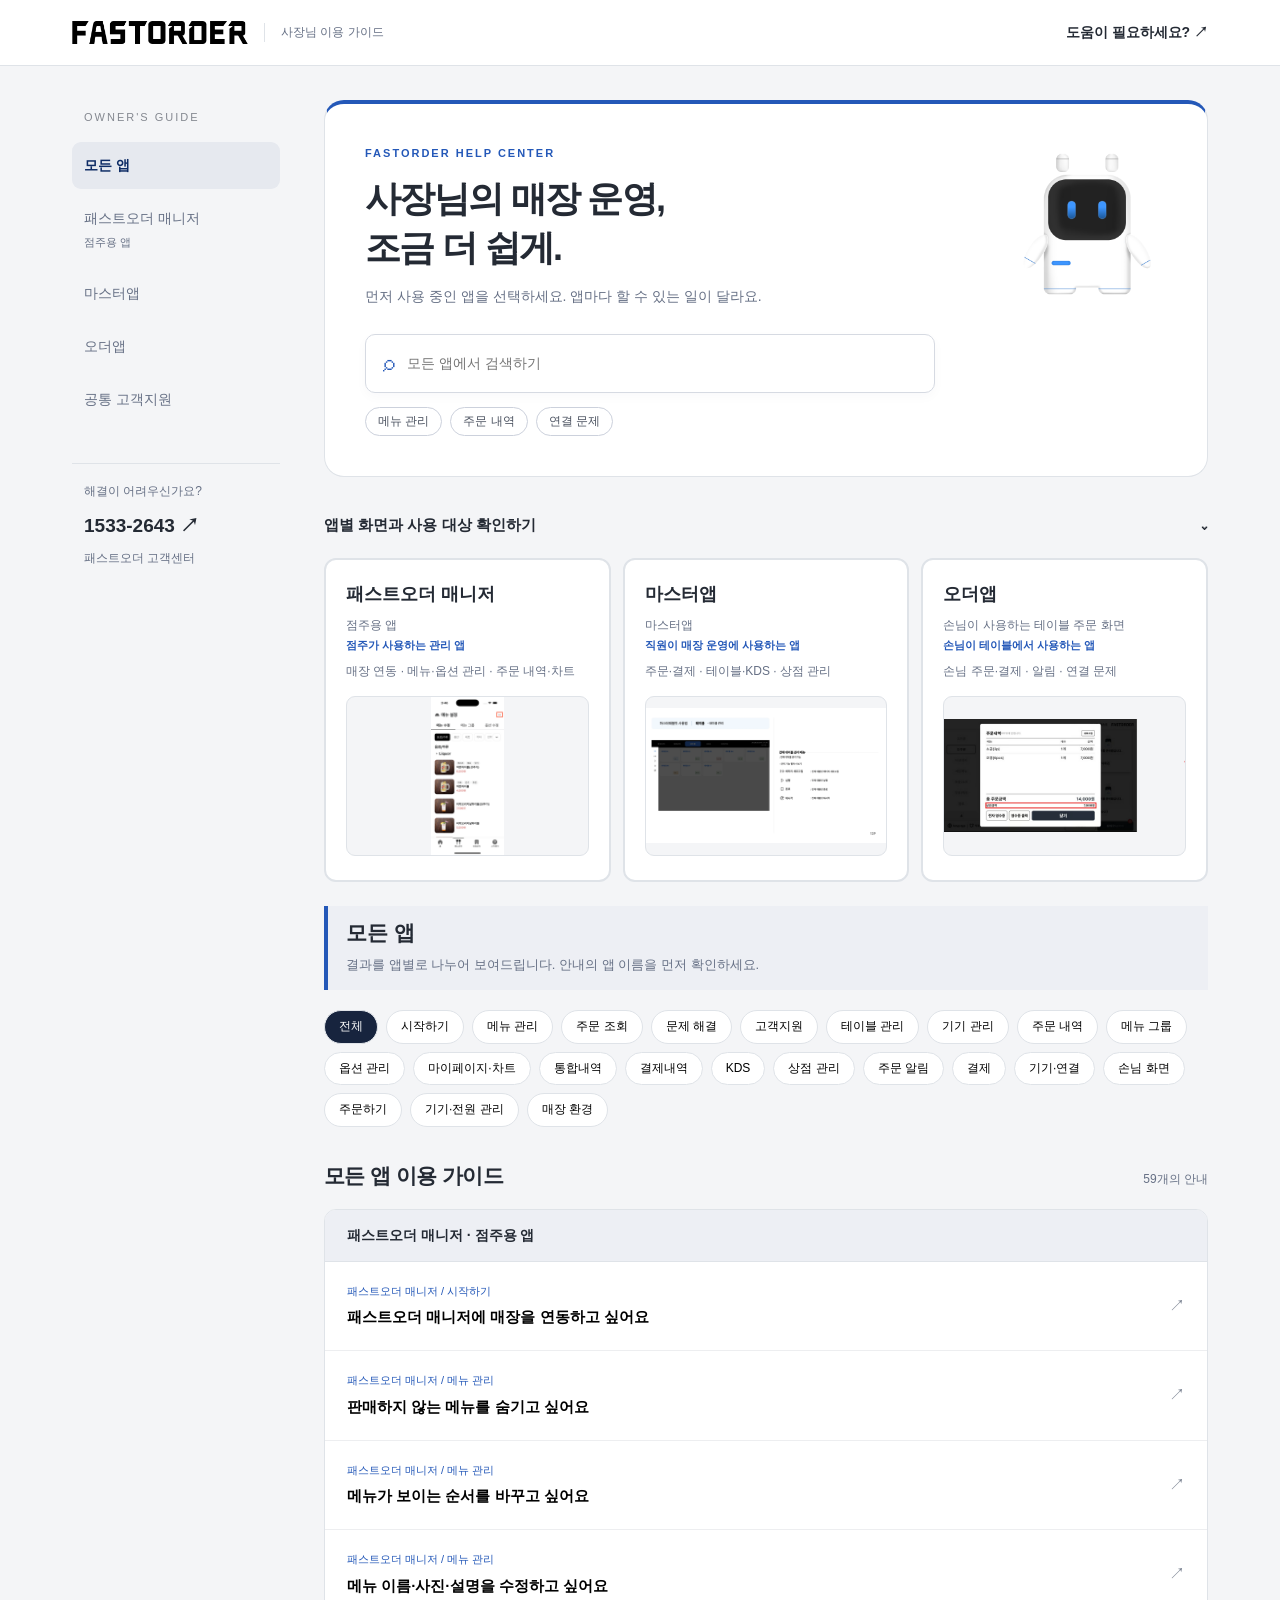
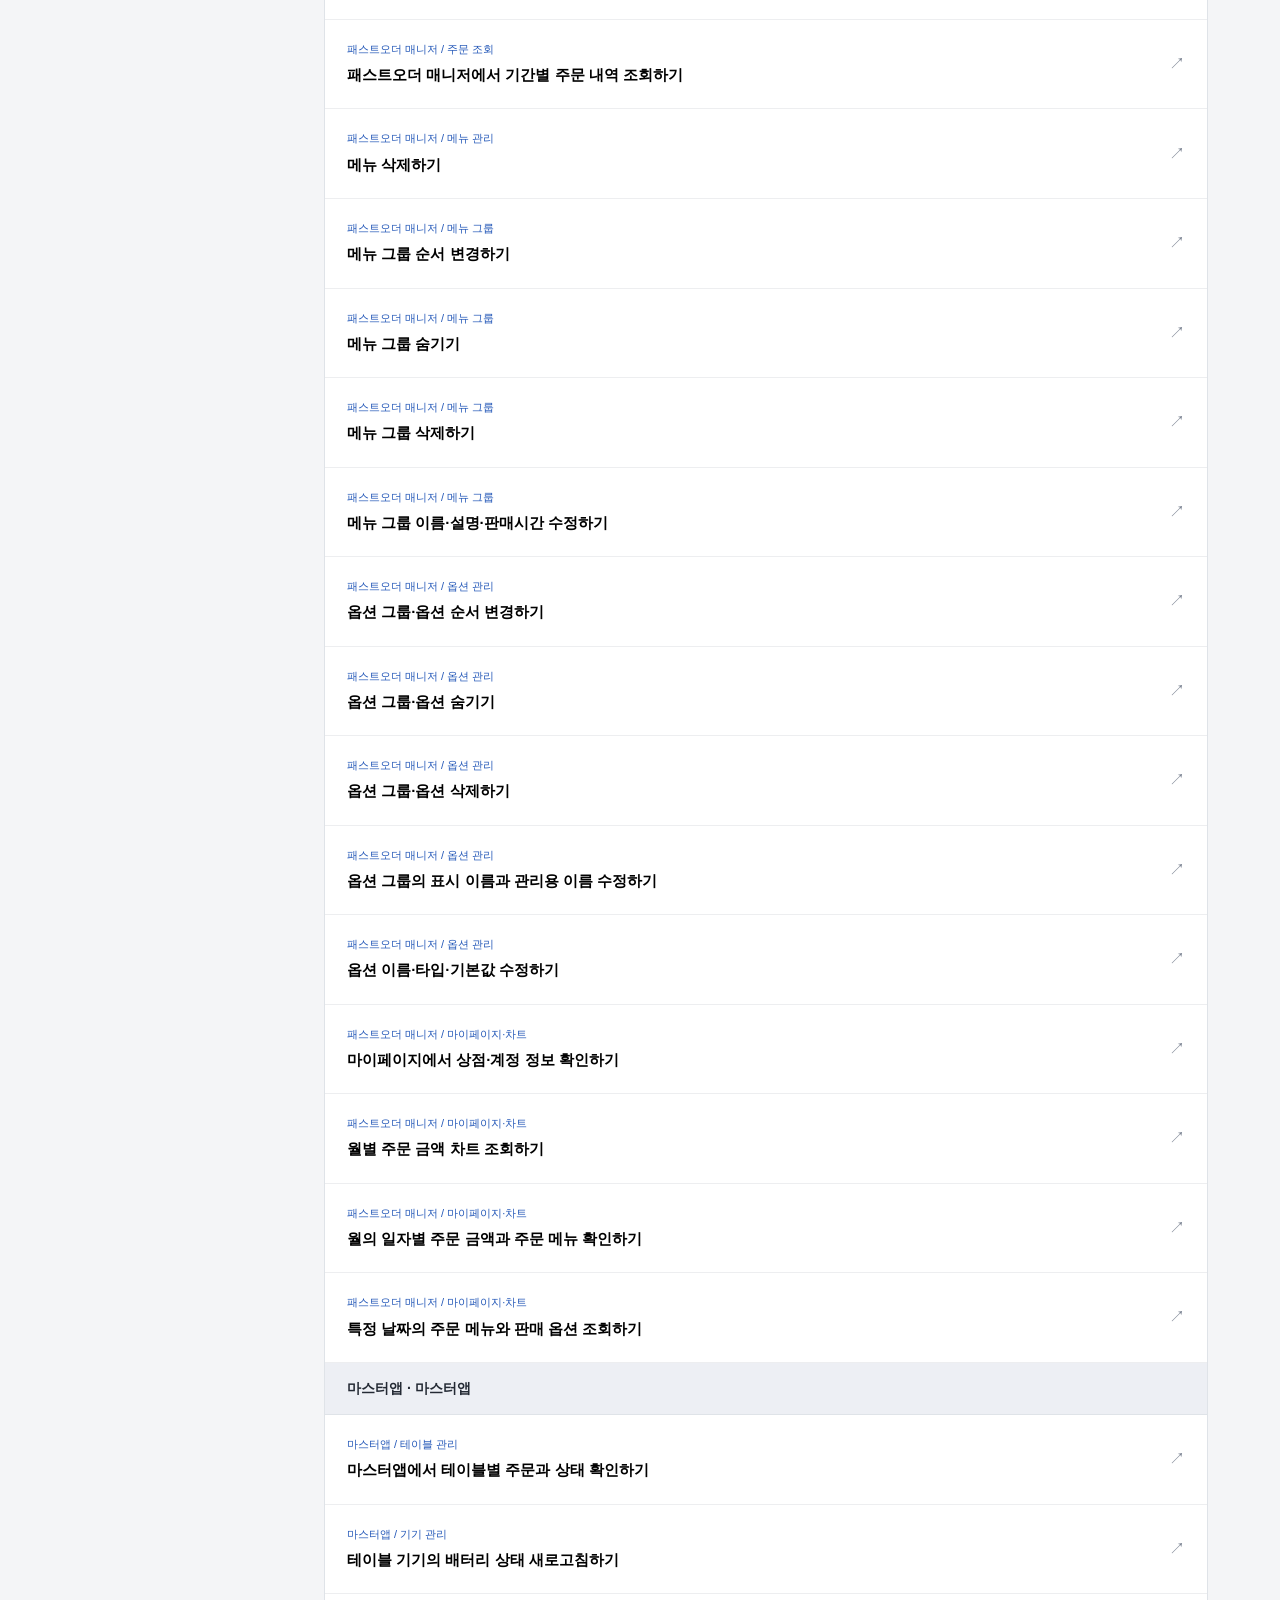
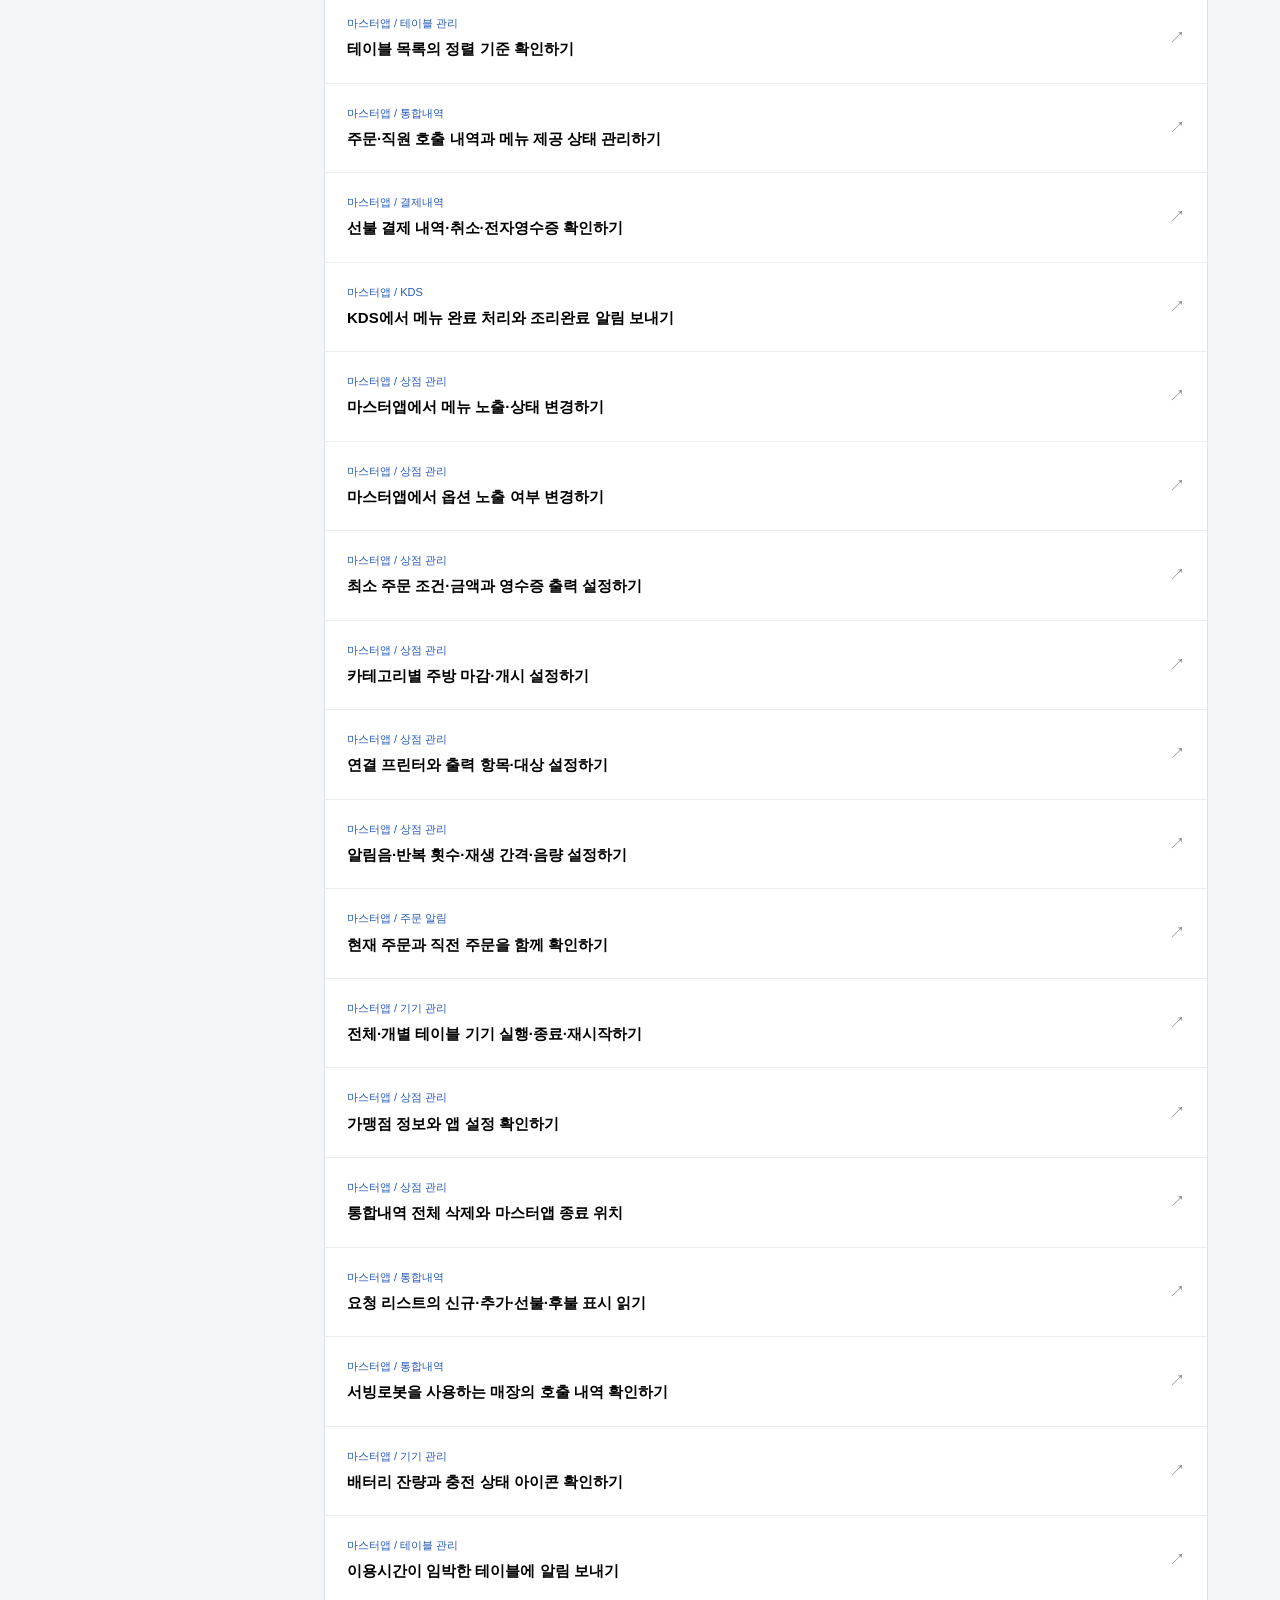
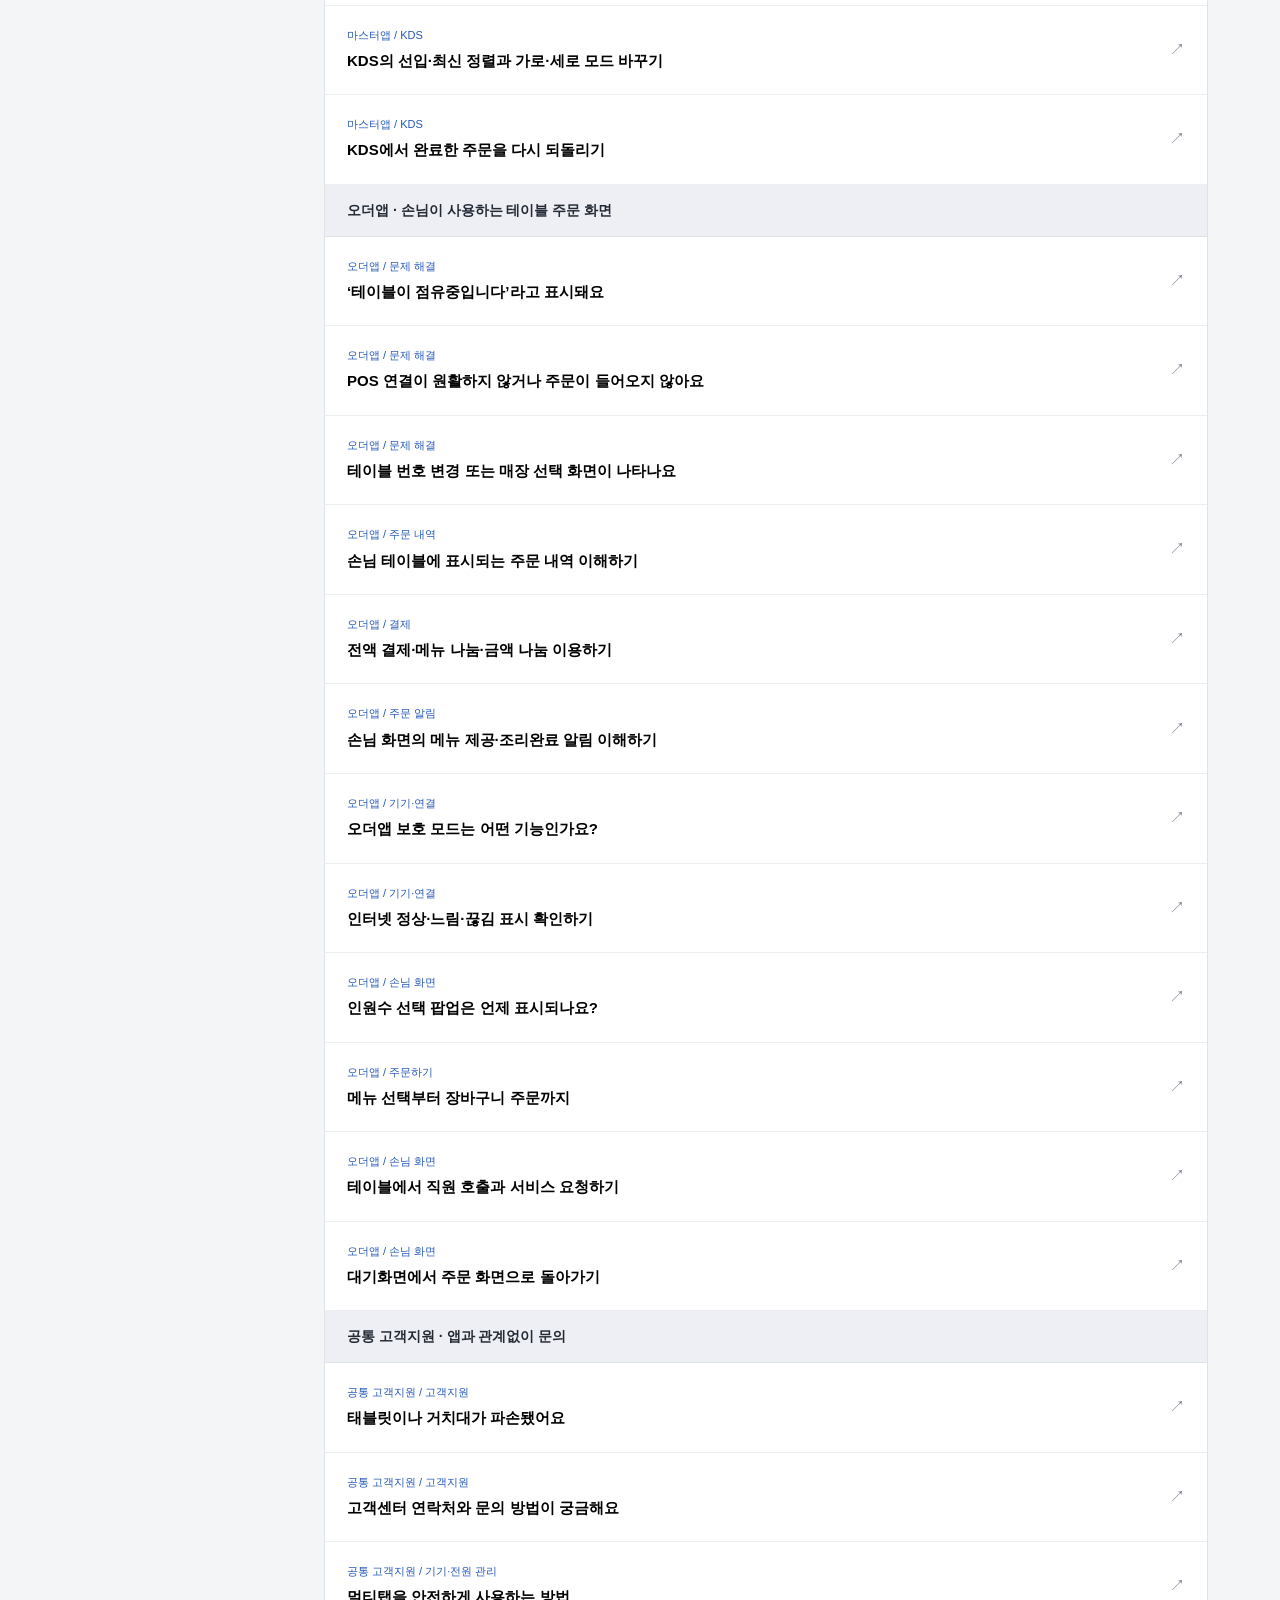
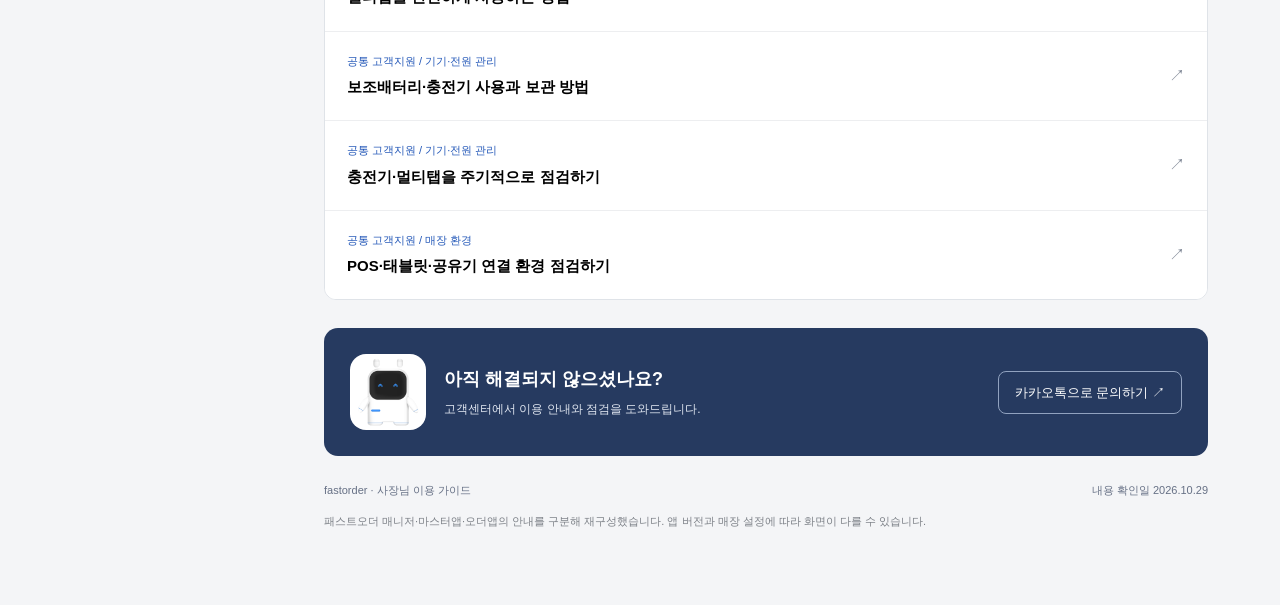
==== index.html @ 2eb10021 "Remove V2 suffix from Master app labels" ====
<!doctype html>
<html lang="ko">
<head>
<meta charset="utf-8"><meta name="viewport" content="width=device-width,initial-scale=1">
<meta name="description" content="패스트오더 점주를 위한 메뉴 관리, 주문 조회, 문제 해결 가이드">
<title>패스트오더 · 사장님 이용 가이드</title>
<style>
:root{--ink:#1a1d22;--muted:#656a73;--green:#103273;--line:#e2e4e8;--paper:#f6f7f9}*{box-sizing:border-box}html{scroll-behavior:smooth}body{margin:0;color:var(--ink);background:var(--paper);font:16px/1.65 -apple-system,BlinkMacSystemFont,"Segoe UI","Malgun Gothic",sans-serif}button,input,a{-webkit-tap-highlight-color:transparent}a{color:inherit}button{font:inherit;cursor:pointer}button:focus-visible,a:focus-visible,input:focus-visible{outline:3px solid #8c95a5;outline-offset:4px}.skip{position:absolute;top:-100px}.skip:focus{top:0;background:white;z-index:10}header{background:#fff;border-bottom:1px solid var(--line)}.bar{max-width:1200px;margin:auto;padding:21px 32px;display:flex;align-items:center;justify-content:space-between}.brand{text-decoration:none;font-weight:850;font-size:24px;letter-spacing:-1px}.brand span{color:var(--green)}.brand small{font-size:12px;font-weight:500;border-left:1px solid var(--line);padding-left:16px;margin-left:16px;letter-spacing:0;color:var(--muted)}.contact{text-decoration:none;font-size:14px;font-weight:700}.layout{max-width:1200px;margin:auto;display:grid;grid-template-columns:208px 1fr;gap:44px;padding:34px 32px 64px}aside{padding-top:8px}aside .label{font-size:11px;color:#848890;letter-spacing:2px;margin:0 12px 16px}nav{display:grid;gap:6px}nav button{text-align:left;border:0;background:none;border-radius:9px;padding:12px;color:var(--muted);font-size:14px}nav button.active{background:#e6e9ef;color:#0e2c65;font-weight:700}nav button:hover{background:#eaecf0}.sidehelp{margin-top:40px;padding:18px 12px;border-top:1px solid var(--line);font-size:12px;color:var(--muted)}.sidehelp a{display:block;font-size:19px;font-weight:750;color:var(--ink);text-decoration:none;margin:8px 0}.hero{background:#e7eaf0;border:1px solid #dce0e8;border-radius:20px;padding:40px;position:relative;overflow:hidden}.eyebrow{color:var(--green);font-size:11px;letter-spacing:2px;font-weight:800}.hero h1{font-size:36px;line-height:1.35;letter-spacing:-1.7px;margin:13px 0}.hero p{color:#525968;font-size:14px;margin:0 0 25px}.searchbox{display:flex;align-items:center;gap:12px;background:#fff;border:1px solid #d6dae2;border-radius:10px;padding:0 17px;max-width:570px;box-shadow:0 4px 12px #1c305807}.searchbox span{font-size:23px;color:var(--green)}input{width:100%;min-width:0;border:0;background:none;font:inherit;font-size:14px;padding:17px 0;outline:none}.searchbox:focus-within{outline:2px solid var(--green)}.searchbox button{border:0;background:none;color:var(--muted);font-size:20px}.tags{display:flex;gap:8px;flex-wrap:wrap;margin-top:14px}.tags button{background:#ffffff80;border:1px solid #ccd1dc;border-radius:20px;color:#4b5260;font-size:12px;padding:4px 12px}.sectiontop{display:flex;align-items:baseline;justify-content:space-between;margin:32px 0 15px}.sectiontop h2{font-size:21px;letter-spacing:-.6px;margin:0}.sectiontop span{font-size:12px;color:var(--muted)}.quick{display:grid;grid-template-columns:repeat(3,1fr);gap:12px}.quick button{border:1px solid var(--line);background:#fff;text-align:left;border-radius:12px;padding:22px 19px;transition:transform .15s,border-color .15s}.quick button:hover{transform:translateY(-3px);border-color:#8992a3}.symbol{display:inline-grid;place-items:center;width:38px;height:38px;background:#edeff4;border-radius:11px;color:var(--green);font-size:20px;margin-bottom:17px}.quick strong{display:block;font-size:15px}.quick p{color:var(--muted);font-size:12px;margin:7px 0 0}.list{background:#fff;border:1px solid var(--line);border-radius:12px;overflow:hidden}.row{display:flex;align-items:center;gap:18px;width:100%;text-align:left;padding:20px 22px;border:0;border-bottom:1px solid #edeef0;background:white}.row:last-child{border-bottom:0}.row:hover{background:#f4f5f8}.row .category{font-size:11px;color:var(--green);display:block;margin-bottom:4px}.row strong{font-size:15px;font-weight:650}.row .arrow{margin-left:auto;color:#7e8695}.empty{padding:36px;text-align:center;color:var(--muted)}.support{margin-top:28px;border-radius:14px;background:#17243e;color:white;padding:26px;display:flex;align-items:center;justify-content:space-between;gap:18px}.support h2{font-size:18px;margin:0 0 5px}.support p{font-size:12px;color:#c5cad2;margin:0}.support a{white-space:nowrap;border:1px solid #717b8f;border-radius:8px;padding:10px 16px;text-decoration:none;font-size:13px}footer{font-size:11px;color:var(--muted);margin-top:25px;display:flex;justify-content:space-between;gap:16px}.note{font-size:11px;color:#7c8087;margin-top:12px}dialog{width:min(700px,calc(100% - 28px));border:1px solid var(--line);border-radius:18px;padding:0;color:var(--ink);max-height:85vh;box-shadow:0 30px 100px #10182740}dialog::backdrop{background:#1a1c2180;backdrop-filter:blur(3px)}.dialogtop{display:flex;justify-content:space-between;padding:17px 26px;border-bottom:1px solid var(--line);align-items:center;font-size:12px;color:var(--green)}.close{border:0;background:#f0f1f4;border-radius:50%;width:32px;height:32px;font-size:20px}.article{padding:25px 32px 32px}.article h2{font-size:25px;line-height:1.4;letter-spacing:-.7px;margin:0 0 20px}.article p,.article li{font-size:15px;color:#434955}.article li{padding:7px 0}.article ol{padding-left:23px}.tip{background:#eef0f4;border-left:3px solid var(--green);padding:14px 17px;font-size:13px;line-height:1.8;margin:22px 0}.article .source{font-size:11px;color:var(--muted);border-top:1px solid var(--line);padding-top:18px;margin-top:28px}.article a{color:var(--green)}[hidden]{display:none!important}@media(max-width:850px){.layout{grid-template-columns:1fr;gap:20px;padding:20px}.bar{padding:18px 20px}aside{padding:0}aside .label,.sidehelp{display:none}nav{display:flex;overflow:auto;white-space:nowrap;padding-bottom:5px}nav button{padding:9px 14px}.hero{padding:28px}.hero h1{font-size:30px}.brand small{display:none}}@media(max-width:520px){.quick{grid-template-columns:1fr}.quick button{padding:16px;display:grid;grid-template-columns:42px 1fr;column-gap:14px;align-items:center}.symbol{grid-row:span 2;margin:0}.quick p{margin-top:3px}.hero{padding:24px 20px}.hero h1{font-size:28px}.contact{font-size:12px}.support{align-items:flex-start;flex-direction:column}.sectiontop span{font-size:11px}.row{padding:17px}.article{padding:22px}footer{flex-direction:column;gap:3px}}

.appcards{display:grid;grid-template-columns:repeat(3,1fr);gap:12px;margin:24px 0}.appcard{border:2px solid var(--line);background:white;border-radius:12px;text-align:left;padding:20px;color:var(--ink)}.appcard.active{border-color:var(--green);background:#eff1f4}.appcard strong{display:block;font-size:18px}.appcard span{display:block;font-size:12px;color:var(--muted);margin-top:6px}.appcard .who{font-size:11px;color:var(--green);font-weight:700;margin:0 0 8px}.appcontext{border-left:4px solid var(--green);padding:10px 18px;background:#edeff4;margin-bottom:20px}.appcontext h2{font-size:21px;margin:0}.appcontext p{font-size:13px;color:var(--muted);margin:4px 0}.filters{display:flex;gap:8px;flex-wrap:wrap;margin:16px 0}.filters button{border:1px solid var(--line);border-radius:20px;background:white;padding:6px 14px;font-size:12px}.filters button.active{background:#17243e;color:white}.device{font-size:12px;background:#edeff4;border:1px solid #d6dae3;border-radius:8px;padding:12px 16px;margin-bottom:20px}.stepdevice{display:inline-block;font-size:11px;color:var(--green);background:#edeff4;padding:1px 7px;border-radius:4px;margin-right:7px}.groupheading{font-size:14px;margin:0;padding:14px 22px;background:#edeff4;border-bottom:1px solid var(--line)}@media(max-width:600px){.appcards{grid-template-columns:1fr;gap:8px}.appcard{padding:14px}.appcard .who{margin-bottom:2px}.appcard strong{font-size:16px}.appcard span{margin-top:3px}}

.appcard .appshot{display:block;width:100%;height:160px;object-fit:contain;background:#f0f1f4;border:1px solid var(--line);border-radius:9px;margin:14px 0 4px}.mediafigure{margin:24px 0;padding:16px;background:#f4f5f7;border:1px solid var(--line);border-radius:12px;text-align:center}.mediafigure img{display:block;max-width:100%;height:auto;max-height:560px;object-fit:contain;margin:0 auto;border-radius:6px}.mediafigure figcaption{font-size:12px;color:var(--muted);margin-top:12px}.mediafigure button{border:1px solid #b8bec8;border-radius:7px;background:white;color:var(--green);padding:8px 14px;margin-top:12px}.mediafigure .original{display:block;font-size:11px;margin-top:8px}.mediafigure .mediatitle{font-size:13px;display:block;margin-bottom:12px}.mediafigure a{display:block}@media(max-width:600px){.appcard .appshot{height:140px}.mediafigure{padding:12px}.mediafigure img{max-height:470px}}

/* Responsive reading and touch navigation */
main,.layout>aside{min-width:0}.mobile-app-label{display:none}.app-chooser{margin-top:24px}.app-chooser summary{cursor:pointer;font-size:15px;font-weight:700;padding:12px 0;list-style:none;display:flex;justify-content:space-between}.app-chooser summary::-webkit-details-marker{display:none}.app-chooser .appcards{margin:8px 0 24px}.article{overflow-wrap:anywhere}.article p,.article li{white-space:pre-wrap}.dialogtop{position:sticky;top:0;z-index:2;background:#fff}.close{flex-shrink:0;min-width:44px;min-height:44px}.mediafigure .original{padding:10px;min-height:44px}body:has(dialog[open]){overflow:hidden}.sectiontop{gap:12px}
@media(max-width:850px){
header{position:sticky;top:0;z-index:20}.bar{height:64px;padding:10px 16px}.brand{font-size:23px}.contact{font-size:12px;display:flex;align-items:center;min-height:44px}.layout{display:block;padding:0 16px 32px}.layout>aside{position:sticky;top:64px;z-index:15;background:var(--paper);margin:0 -16px 16px;padding:10px 16px 12px;border-bottom:1px solid var(--line)}nav,.sidehelp,aside .label{display:none}.mobile-app-label{display:flex;align-items:center;gap:12px;font-size:12px;font-weight:700}.mobile-app-label select{min-width:0;flex:1;border:1px solid #caced5;background:#fff;color:var(--ink);font:inherit;font-size:16px;border-radius:9px;padding:10px 12px;min-height:46px}.hero{padding:24px;border-radius:14px}.hero h1{font-size:29px;letter-spacing:-1px;margin:10px 0}.hero p{margin-bottom:18px}.searchbox{padding:0 12px;gap:8px}.searchbox input{font-size:16px;padding:14px 0}.searchbox button{min-width:40px;min-height:44px}.tags button{min-height:40px;padding:7px 13px;font-size:13px}.appcontext{margin-top:16px}.appcontext h2{font-size:20px}.filters{flex-wrap:nowrap;overflow-x:auto;scrollbar-width:thin;overscroll-behavior-x:contain;padding:4px 2px 10px;gap:7px}.filters button{white-space:nowrap;min-height:44px;font-size:14px;flex-shrink:0}.sectiontop{margin-top:23px;align-items:center;flex-wrap:wrap}.sectiontop h2{font-size:20px}.sectiontop span{font-size:12px}.row{padding:18px 16px;min-height:76px;gap:12px}.row strong{font-size:16px;line-height:1.6;word-break:keep-all}.row .category{font-size:12px}.support{padding:22px}.support a{display:block;min-height:46px;text-align:center}.article h2{font-size:24px;word-break:keep-all}.article p,.article li{font-size:16px;line-height:1.85}dialog{width:100%;height:100dvh;max-height:100dvh;max-width:100vw;margin:0;border:0;border-radius:0;padding-bottom:env(safe-area-inset-bottom)}.dialogtop{padding:10px 16px;border-bottom:1px solid var(--line);gap:12px}.article{padding:24px 18px 32px}.device{font-size:13px}.mediafigure{margin:22px 0;padding:10px}.mediafigure .mediatitle{font-size:13px}.mediafigure figcaption{font-size:12px}.mediafigure button{min-height:44px;font-size:14px}.mediafigure img{max-height:none}.stepdevice{font-size:12px}.article ol{padding-left:24px}.appcard{min-height:80px}.appcard .appshot{height:150px}.appcard span{font-size:13px}.support p{font-size:13px}footer{font-size:12px}.note{font-size:12px}
}
@media(max-width:480px){.hero{padding:20px 16px}.hero h1{font-size:27px}.eyebrow{font-size:10px}.hero p{font-size:14px}.support{display:block}.support a{margin-top:16px}.appcontext p{font-size:13px}.sectiontop h2{font-size:19px}}
.long-media>a:first-of-type{max-height:65vh;overflow-y:auto;overscroll-behavior:contain}.long-media img{max-height:none;width:100%;height:auto}.article li{white-space:normal;margin-bottom:18px}.article li .mediafigure{margin:16px 0 24px}.article li::marker{color:var(--green);font-weight:750}.mediafigure figcaption{white-space:normal}
/* Merchant guide palette: gray, blue, red and white. */
:root{--ink:#242a34;--muted:#667085;--green:#2458b8;--line:#dfe3e8;--paper:#f4f5f7}
.brand span{color:#d6323f}.hero{background:#fff;border-color:#dfe3e8;border-top:4px solid #2458b8}.hero h1{color:#242a34}.hero p{color:#667085}.eyebrow{color:#2458b8}.support{background:#263a60}.support p{color:#e0e6f0}.support a{border-color:#91a2bf}.tip{background:#fff4f4;border-left-color:#d6323f;color:#6c3038}.article li::marker{color:#2458b8}.mediafigure{background:#f5f6f8}.appcard .appshot{background:#f4f5f7}
/* Official Fastorder brand assets. */
.brand{display:flex;align-items:center;gap:0;min-width:0}.brand-logo{display:block;width:176px;height:auto;max-width:100%}.hero-character{float:right;width:160px;height:160px;object-fit:contain;margin:0 0 16px 20px}.hero .searchbox{clear:both}.support-character{width:76px;height:76px;object-fit:contain;border-radius:16px;background:#fff;flex-shrink:0}.support>div{flex:1}
@media(max-width:850px){.brand-logo{width:152px}.hero-character{width:100px;height:100px;margin:0 0 12px 12px}.hero h1{font-size:27px}.hero p{clear:both}.support{display:grid;grid-template-columns:64px minmax(0,1fr);gap:14px}.support-character{width:64px;height:64px}.support a{grid-column:1/-1;width:100%}.support h2{font-size:17px}}
@media(max-width:380px){.brand-logo{width:132px}.hero-character{width:76px;height:76px;margin-left:8px}.hero h1{font-size:24px}}
</style>
</head>
<body>
<a class="skip" href="#main">본문 바로가기</a>
<header><div class="bar"><a href="./" class="brand" aria-label="패스트오더 사장님 이용 가이드"><img class="brand-logo" src="assets/fastorder-logo-black.png" alt="패스트오더"><small>사장님 이용 가이드</small></a><a href="#support" class="contact">도움이 필요하세요? ↗</a></div></header>
<div class="layout"><aside><label class="mobile-app-label" for="mobile-app">가이드 선택<select id="mobile-app" aria-label="앱별 가이드 선택"></select></label><p class="label">OWNER'S GUIDE</p><nav aria-label="앱별 가이드" id="nav"></nav><div class="sidehelp">해결이 어려우신가요?<a href="tel:15332643">1533-2643 ↗</a>패스트오더 고객센터</div></aside>
<main id="main"><section class="hero"><img class="hero-character" src="assets/fastorder-character.png" alt="" width="160" height="160"><div class="eyebrow">FASTORDER HELP CENTER</div><h1>사장님의 매장 운영,<br>조금 더 쉽게.</h1><p>먼저 사용 중인 앱을 선택하세요. 앱마다 할 수 있는 일이 달라요.</p><div class="searchbox"><span aria-hidden="true">⌕</span><input id="search" type="search" placeholder="선택한 앱에서 검색하기" aria-label="가이드 검색"><button id="clear" aria-label="검색어 지우기" hidden>×</button></div><div class="tags"><button data-query="메뉴">메뉴 관리</button><button data-query="주문">주문 내역</button><button data-query="연결">연결 문제</button></div></section>
<details class="app-chooser" id="app-chooser" open><summary>앱별 화면과 사용 대상 확인하기 <span aria-hidden="true">⌄</span></summary><div class="appcards" id="appcards"></div></details>
<section aria-label="선택한 앱의 안내"><div class="appcontext" id="appcontext"></div><div class="filters" id="filters" aria-label="선택한 앱 내 분류"></div><div class="sectiontop"><h2 id="listtitle">이용 가이드</h2><span id="count" role="status" aria-live="polite"></span></div><div id="results" class="list"></div></section>
<section class="support" id="support"><img class="support-character" src="assets/fastorder-character-smile.png" alt="" width="76" height="76" loading="lazy"><div><h2>아직 해결되지 않으셨나요?</h2><p>고객센터에서 이용 안내와 점검을 도와드립니다.</p></div><a href="https://pf.kakao.com/_xoxjJxexj" target="_blank" rel="noopener noreferrer">카카오톡으로 문의하기 ↗</a></section>
<footer><span>fastorder · 사장님 이용 가이드</span><span>내용 확인일 2026.10.29</span></footer><p class="note">패스트오더 매니저·마스터앱·오더앱의 안내를 구분해 재구성했습니다. 앱 버전과 매장 설정에 따라 화면이 다를 수 있습니다.</p>
</main></div>
<dialog id="detail" aria-labelledby="article-title"><div class="dialogtop"><span id="article-category"></span><button class="close" aria-label="안내 닫기">×</button></div><article class="article" id="article"></article></dialog>
<script src="content-default.js?v=step-media-2"></script><script src="content-schema.js?v=step-media-2"></script><script>
(async()=>{
let content=window.GUIDE_DEFAULT;try{const response=await fetch('content.json',{cache:'no-store'});if(response.ok){const candidate=await response.json();validateContent(candidate);content=candidate}}catch(error){console.info('기본 안내를 표시합니다.')}
const {guides,media,apps,appShots}=content;
function assetURL(path){return path.startsWith('data:image/')||path.startsWith('assets/')?path:'assets/'+path;}
function mediaHTML(g,step){return (media[g.id]||[]).map((m,i)=>({m,i})).filter(({m})=>Math.max(1,Math.min(g.steps.length,m.afterStep||1))===step).map(({m,i})=>'<figure class="mediafigure'+(m.long?' long-media':'')+'"><a href="'+assetURL(m.file)+'" target="_blank" rel="noopener noreferrer" aria-label="'+escapeHTML(m.caption)+' 원본 크게 보기"><img id="guide-media-'+i+'" src="'+assetURL(m.file)+'" alt="'+escapeHTML(m.caption)+'" loading="eager" decoding="async"></a>'+(m.gif?'<button type="button" data-gif="'+m.file+'" data-poster="'+m.poster+'" data-image="guide-media-'+i+'" aria-pressed="true">Ⅱ GIF 시연 멈추기</button>':'')+'<figcaption>'+escapeHTML(m.caption)+(m.gif?' · 자동 재생':'')+(m.long?'<br>긴 이미지는 이미지 안을 스크롤하거나 확대해서 확인하세요.':'')+'</figcaption><a class="original" href="'+assetURL(m.file)+'" target="_blank" rel="noopener noreferrer">이미지 확대해서 보기 ↗</a></figure>').join('')}

let selectedApp='all',selected='전체';
const nav=document.querySelector('#nav'),search=document.querySelector('#search'),results=document.querySelector('#results'),dialog=document.querySelector('#detail');
const escapeHTML=s=>s.replace(/[&<>"']/g,c=>({'&':'&amp;','<':'&lt;','>':'&gt;','"':'&quot;',"'":'&#39;'}[c]));
function selectApp(id){selectedApp=id;selected='전체';search.value='';render()}
Object.entries(apps).forEach(([id,a])=>{const b=document.createElement('button');b.innerHTML=id==='owner'?a.name+'<small style="display:block;font-size:11px;margin-top:3px">점주용 앱</small>':a.name;b.dataset.app=id;b.onclick=()=>selectApp(id);nav.append(b);if(id==='common')return;const card=document.createElement('button');card.className='appcard';card.dataset.app=id;card.innerHTML='<strong>'+a.name+'</strong><span>'+a.official+'</span><span class="who">'+a.who+'</span><span>'+a.desc+'</span><img class="appshot" src="assets/'+appShots[id]+'" alt="'+a.name+' 실제 화면 예시" loading="lazy">';card.onclick=()=>selectApp(id);document.querySelector('#appcards').append(card)});
const mobileApp=document.querySelector('#mobile-app');[['all','모든 앱'],...Object.entries(apps).map(([id,a])=>[id,a.name])].forEach(([id,label])=>{const option=document.createElement('option');option.value=id;option.textContent=label;mobileApp.append(option)});mobileApp.onchange=()=>selectApp(mobileApp.value);const mobileLayout=matchMedia('(max-width:850px)');function fitChooser(){document.querySelector('#app-chooser').open=!mobileLayout.matches}fitChooser();mobileLayout.addEventListener('change',fitChooser);
const all=document.createElement('button');all.textContent='모든 앱';all.dataset.app='all';all.onclick=()=>selectApp('all');nav.prepend(all);
function render(){document.querySelector('#mobile-app').value=selectedApp;const q=search.value.trim().toLowerCase(),a=apps[selectedApp];document.querySelectorAll('[data-app]').forEach(b=>{b.classList.toggle('active',b.dataset.app===selectedApp);b.setAttribute('aria-pressed',String(b.dataset.app===selectedApp))});document.querySelector('#appcontext').innerHTML=a?'<h2>'+a.name+' <small style="font-size:12px;font-weight:400">'+a.official+'</small></h2><p>'+a.device+'</p>':'<h2>모든 앱</h2><p>결과를 앱별로 나누어 보여드립니다. 안내의 앱 이름을 먼저 확인하세요.</p>';search.placeholder=a?a.name+'에서 검색하기':'모든 앱에서 검색하기';document.querySelector('#listtitle').textContent=(a?a.name:'모든 앱')+(q?' 검색 결과':' 이용 가이드');document.querySelector('#clear').hidden=!q;
const scope=guides.filter(g=>!g.hidden&&(selectedApp==='all'||g.app===selectedApp)),cats=['전체',...new Set(scope.map(g=>g.category))],filters=document.querySelector('#filters');filters.replaceChildren();cats.forEach(c=>{const b=document.createElement('button');b.textContent=c;b.classList.toggle('active',c===selected);b.setAttribute('aria-pressed',String(c===selected));b.onclick=()=>{selected=c;render()};filters.append(b)});
const filtered=scope.filter(g=>(selected==='전체'||g.category===selected)&&[apps[g.app].name,apps[g.app].official,g.title,g.keywords,g.intro,...g.steps,g.tip||''].join(' ').toLowerCase().includes(q));document.querySelector('#count').textContent=filtered.length+'개의 안내';results.replaceChildren();if(!filtered.length){const p=document.createElement('p');p.className='empty';p.textContent='선택한 앱에 일치하는 안내가 없습니다. 다른 검색어나 ‘모든 앱에서 검색’을 이용해 주세요.';results.append(p)}
Object.keys(apps).forEach(app=>{const group=filtered.filter(g=>g.app===app);if(!group.length)return;if(selectedApp==='all'){const h=document.createElement('h3');h.className='groupheading';h.textContent=apps[app].name+' · '+apps[app].official;results.append(h)}group.forEach(g=>{const b=document.createElement('button');b.className='row';b.innerHTML='<span><span class="category">'+apps[g.app].name+' / '+escapeHTML(g.category)+'</span><strong>'+escapeHTML(g.title)+'</strong></span><span class="arrow" aria-hidden="true">↗</span>';b.onclick=()=>openGuide(g.id);results.append(b)})})}
function openGuide(id){const g=guides.find(g=>g.id===id&&!g.hidden);if(!g)return;const a=apps[g.app];selectedApp=g.app;selected='전체';render();document.querySelector('#article-category').textContent=a.name+' / '+g.category;document.querySelector('#article').innerHTML='<h2 id="article-title">'+escapeHTML(g.title)+'</h2><div class="device"><strong>사용하는 앱: '+a.name+'</strong><br>'+a.official+'<br>'+a.device+'</div><p>'+escapeHTML(g.intro)+'</p><ol>'+g.steps.map((s,i)=>'<li><span class="stepdevice">'+escapeHTML(g.devices?g.devices[i]:a.name)+'</span>'+escapeHTML(s)+mediaHTML(g,i+1)+'</li>').join('')+'</ol>'+(g.tip?'<div class="tip">'+escapeHTML(g.tip)+'</div>':'')+'<p><a href="tel:15332643">전화 문의 1533-2643</a> · <a href="https://pf.kakao.com/_xoxjJxexj" target="_blank" rel="noopener noreferrer">카카오톡으로 문의하기 ↗</a></p>';document.querySelectorAll('[data-gif]').forEach(b=>b.onclick=()=>{const playing=b.getAttribute('aria-pressed')==='true';document.getElementById(b.dataset.image).src=assetURL(playing?b.dataset.poster:b.dataset.gif);b.setAttribute('aria-pressed',String(!playing));b.textContent=playing?'▶ GIF 시연 재생':'Ⅱ GIF 시연 멈추기'});dialog.showModal();dialog.scrollTop=0;history.replaceState(null,'','#guide-'+id)}
search.addEventListener('input',render);document.querySelector('#clear').onclick=()=>{search.value='';render();search.focus()};document.querySelectorAll('[data-query]').forEach(b=>b.onclick=()=>{selectedApp=b.dataset.query==='연결'?'order':'owner';selected='전체';search.value=b.dataset.query;render();search.focus()});document.querySelector('.close').onclick=()=>dialog.close();dialog.addEventListener('click',e=>{if(e.target===dialog){const r=dialog.getBoundingClientRect();if(e.clientX<r.left||e.clientX>r.right||e.clientY<r.top||e.clientY>r.bottom)dialog.close()}});dialog.addEventListener('close',()=>history.replaceState(null,'',location.pathname+location.search));render();if(location.hash.startsWith('#guide-'))openGuide(location.hash.slice(7));

})().catch(()=>{document.querySelector('#results').textContent='안내를 불러오지 못했습니다. 페이지를 새로고침해 주세요.'});
</script>
</body></html>
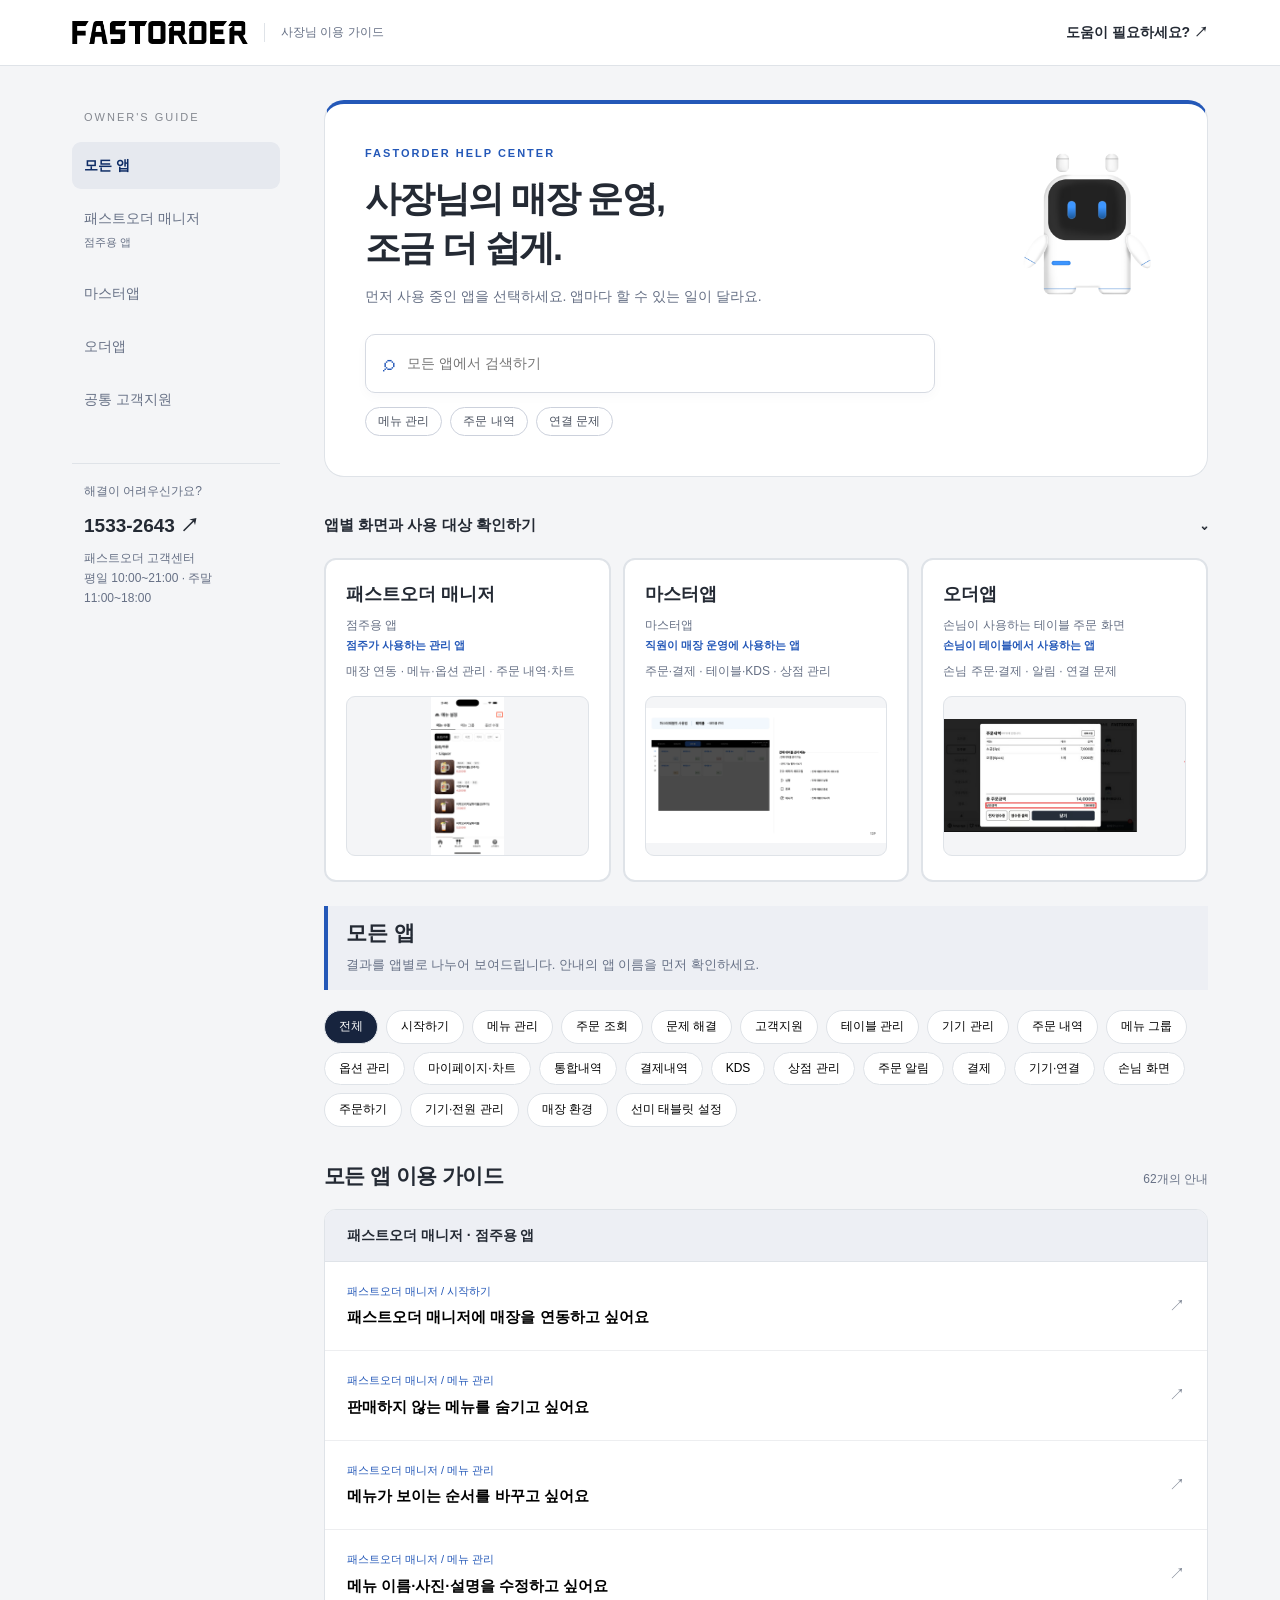
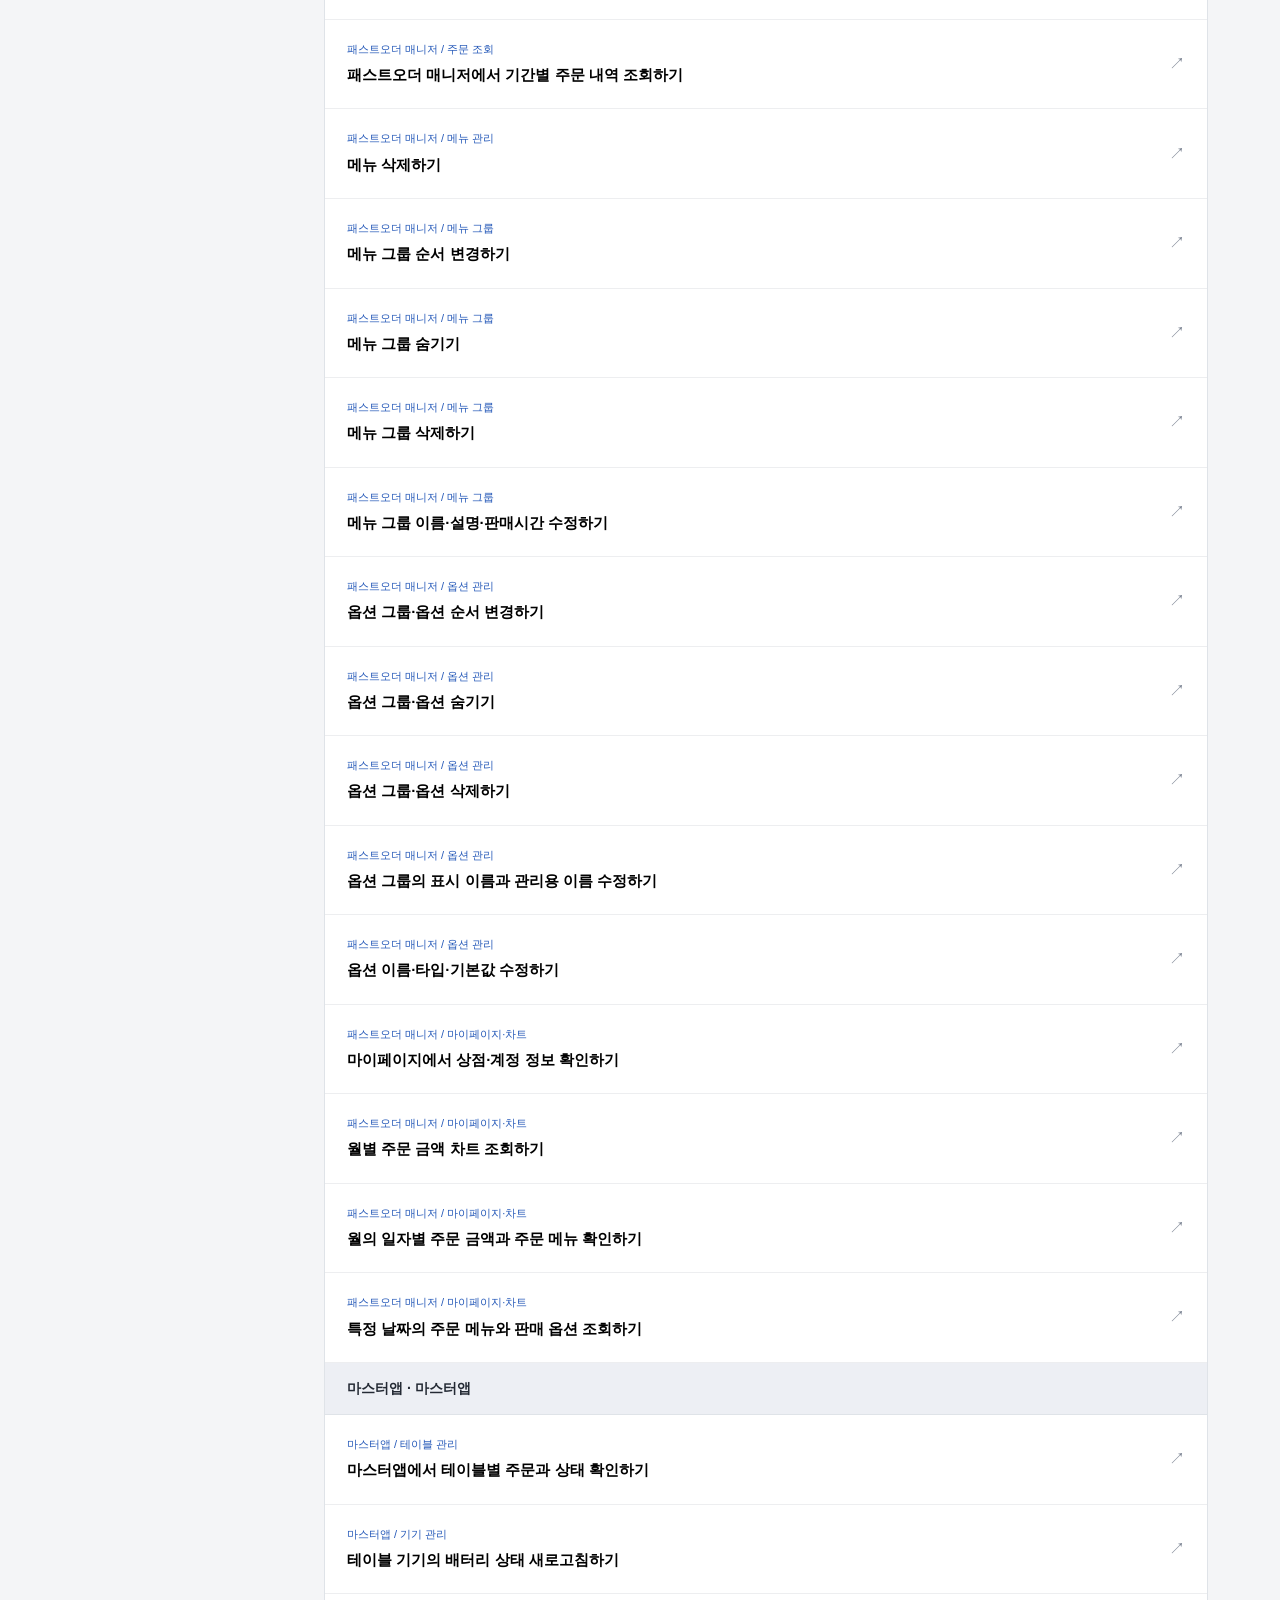
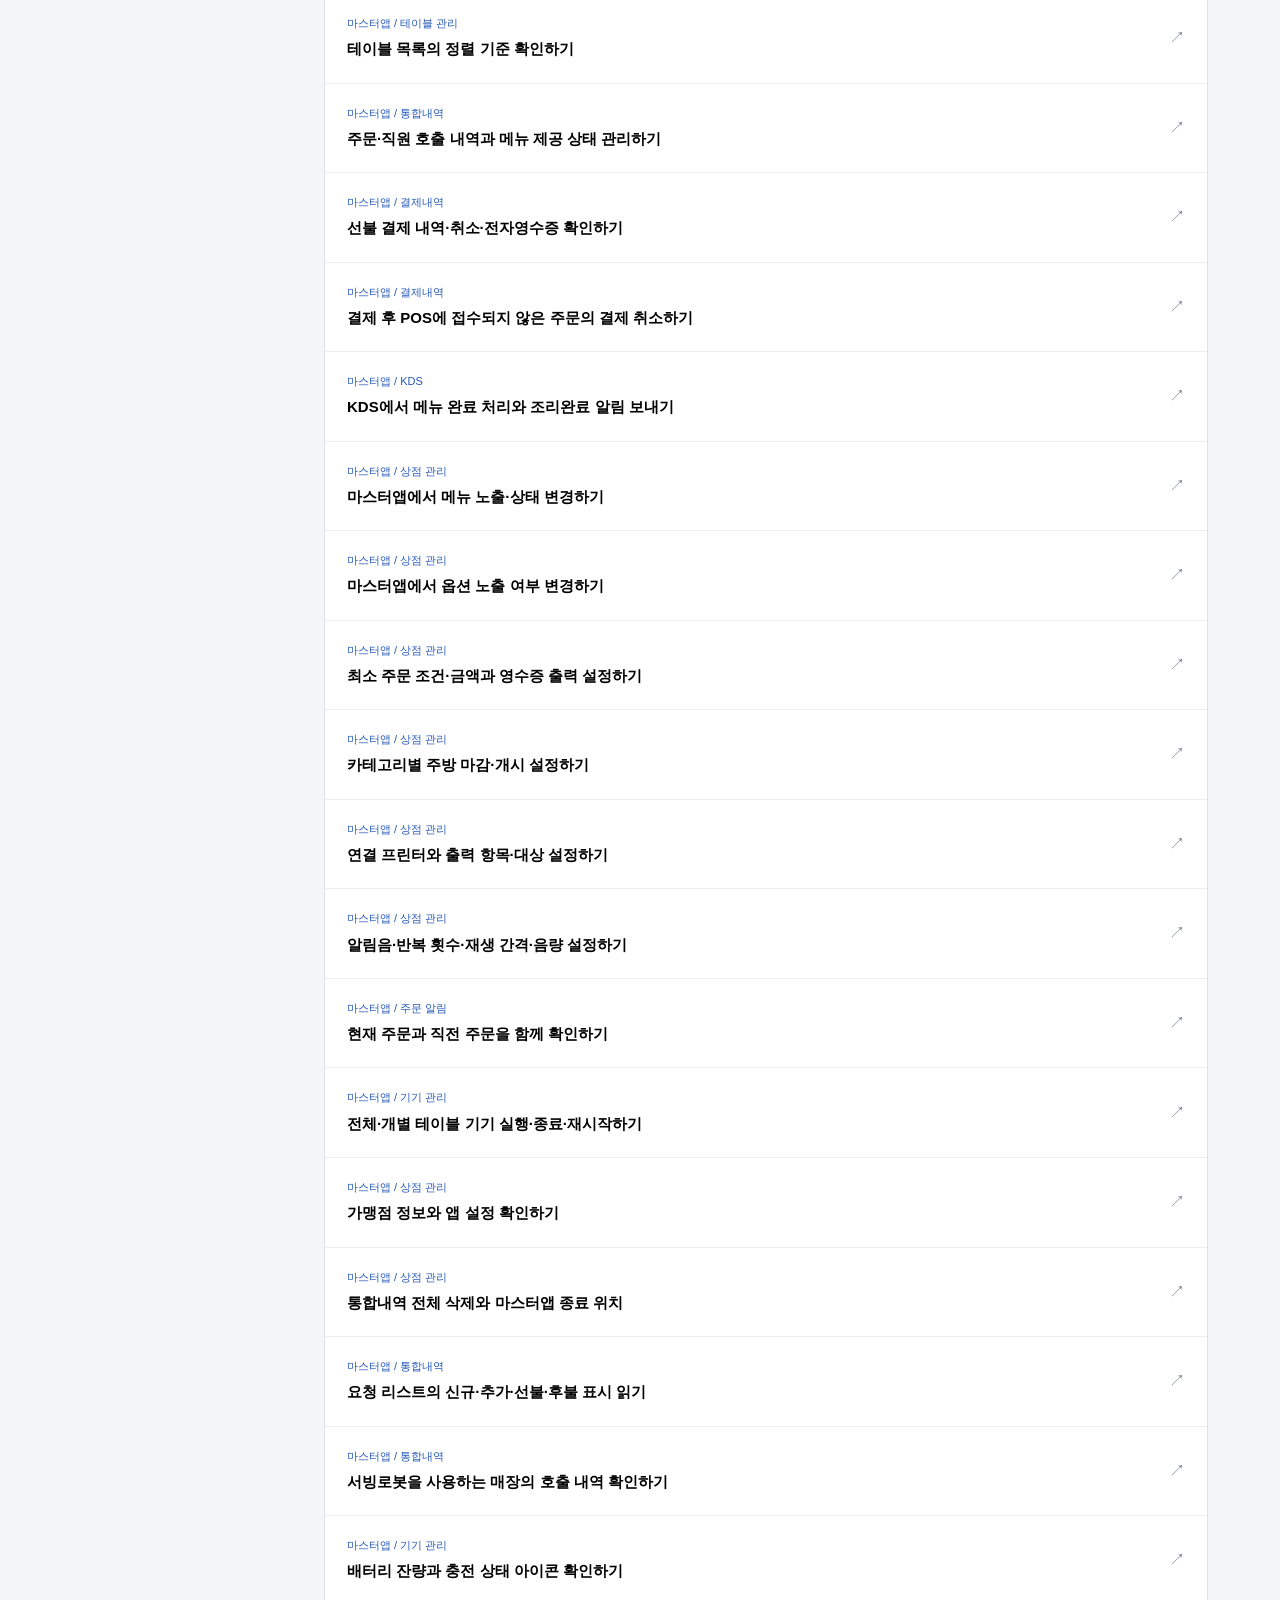
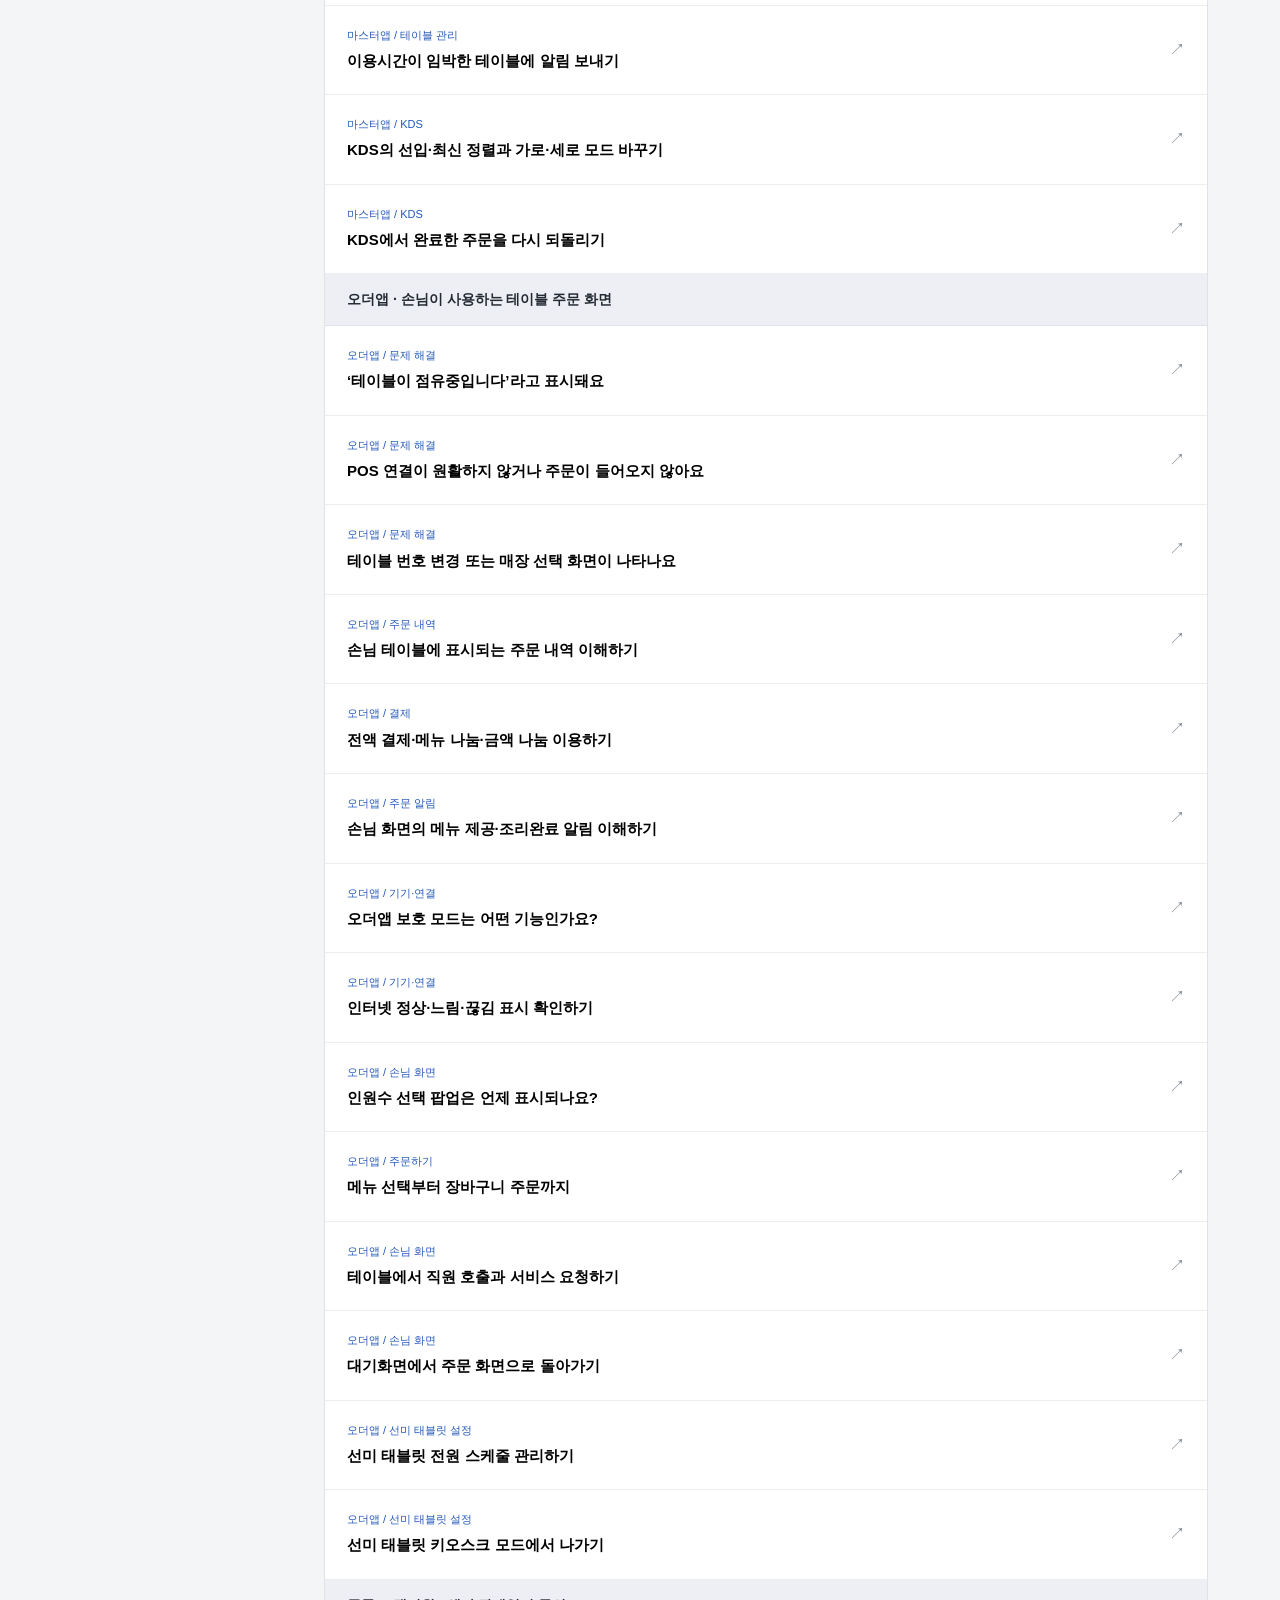
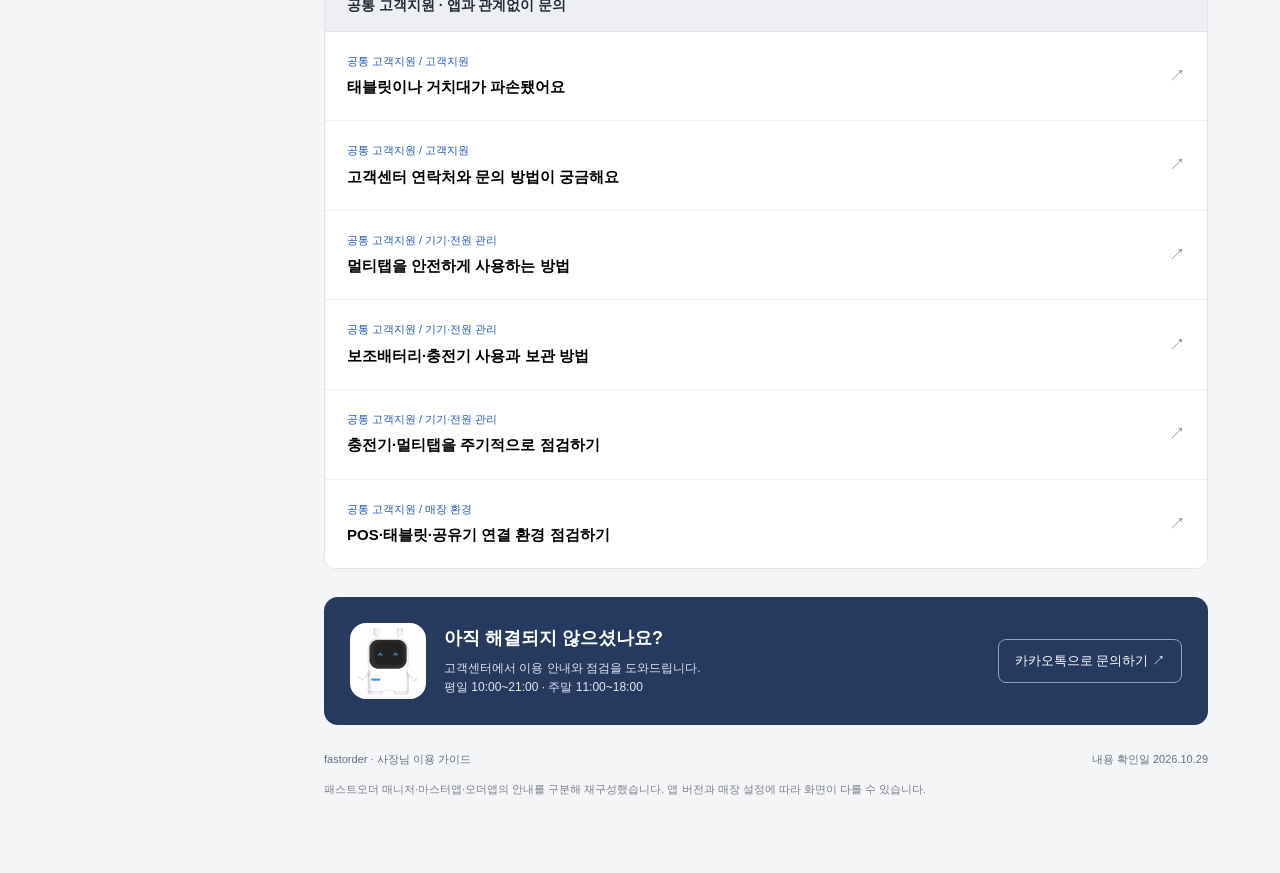
==== commit c3e4c1f1: "Update support hours to weekdays 10-21 and weekends 11-18" ====
--- a/index.html
+++ b/index.html
@@ -30,11 +30,11 @@
 <body>
 <a class="skip" href="#main">본문 바로가기</a>
 <header><div class="bar"><a href="./" class="brand" aria-label="패스트오더 사장님 이용 가이드"><img class="brand-logo" src="assets/fastorder-logo-black.png" alt="패스트오더"><small>사장님 이용 가이드</small></a><a href="#support" class="contact">도움이 필요하세요? ↗</a></div></header>
-<div class="layout"><aside><label class="mobile-app-label" for="mobile-app">가이드 선택<select id="mobile-app" aria-label="앱별 가이드 선택"></select></label><p class="label">OWNER'S GUIDE</p><nav aria-label="앱별 가이드" id="nav"></nav><div class="sidehelp">해결이 어려우신가요?<a href="tel:15332643">1533-2643 ↗</a>패스트오더 고객센터</div></aside>
+<div class="layout"><aside><label class="mobile-app-label" for="mobile-app">가이드 선택<select id="mobile-app" aria-label="앱별 가이드 선택"></select></label><p class="label">OWNER'S GUIDE</p><nav aria-label="앱별 가이드" id="nav"></nav><div class="sidehelp">해결이 어려우신가요?<a href="tel:15332643">1533-2643 ↗</a>패스트오더 고객센터<br>평일 10:00~21:00 · 주말 11:00~18:00</div></aside>
 <main id="main"><section class="hero"><img class="hero-character" src="assets/fastorder-character.png" alt="" width="160" height="160"><div class="eyebrow">FASTORDER HELP CENTER</div><h1>사장님의 매장 운영,<br>조금 더 쉽게.</h1><p>먼저 사용 중인 앱을 선택하세요. 앱마다 할 수 있는 일이 달라요.</p><div class="searchbox"><span aria-hidden="true">⌕</span><input id="search" type="search" placeholder="선택한 앱에서 검색하기" aria-label="가이드 검색"><button id="clear" aria-label="검색어 지우기" hidden>×</button></div><div class="tags"><button data-query="메뉴">메뉴 관리</button><button data-query="주문">주문 내역</button><button data-query="연결">연결 문제</button></div></section>
 <details class="app-chooser" id="app-chooser" open><summary>앱별 화면과 사용 대상 확인하기 <span aria-hidden="true">⌄</span></summary><div class="appcards" id="appcards"></div></details>
 <section aria-label="선택한 앱의 안내"><div class="appcontext" id="appcontext"></div><div class="filters" id="filters" aria-label="선택한 앱 내 분류"></div><div class="sectiontop"><h2 id="listtitle">이용 가이드</h2><span id="count" role="status" aria-live="polite"></span></div><div id="results" class="list"></div></section>
-<section class="support" id="support"><img class="support-character" src="assets/fastorder-character-smile.png" alt="" width="76" height="76" loading="lazy"><div><h2>아직 해결되지 않으셨나요?</h2><p>고객센터에서 이용 안내와 점검을 도와드립니다.</p></div><a href="https://pf.kakao.com/_xoxjJxexj" target="_blank" rel="noopener noreferrer">카카오톡으로 문의하기 ↗</a></section>
+<section class="support" id="support"><img class="support-character" src="assets/fastorder-character-smile.png" alt="" width="76" height="76" loading="lazy"><div><h2>아직 해결되지 않으셨나요?</h2><p>고객센터에서 이용 안내와 점검을 도와드립니다.<br>평일 10:00~21:00 · 주말 11:00~18:00</p></div><a href="https://pf.kakao.com/_xoxjJxexj" target="_blank" rel="noopener noreferrer">카카오톡으로 문의하기 ↗</a></section>
 <footer><span>fastorder · 사장님 이용 가이드</span><span>내용 확인일 2026.10.29</span></footer><p class="note">패스트오더 매니저·마스터앱·오더앱의 안내를 구분해 재구성했습니다. 앱 버전과 매장 설정에 따라 화면이 다를 수 있습니다.</p>
 </main></div>
 <dialog id="detail" aria-labelledby="article-title"><div class="dialogtop"><span id="article-category"></span><button class="close" aria-label="안내 닫기">×</button></div><article class="article" id="article"></article></dialog>
@@ -56,7 +56,7 @@
 const scope=guides.filter(g=>!g.hidden&&(selectedApp==='all'||g.app===selectedApp)),cats=['전체',...new Set(scope.map(g=>g.category))],filters=document.querySelector('#filters');filters.replaceChildren();cats.forEach(c=>{const b=document.createElement('button');b.textContent=c;b.classList.toggle('active',c===selected);b.setAttribute('aria-pressed',String(c===selected));b.onclick=()=>{selected=c;render()};filters.append(b)});
 const filtered=scope.filter(g=>(selected==='전체'||g.category===selected)&&[apps[g.app].name,apps[g.app].official,g.title,g.keywords,g.intro,...g.steps,g.tip||''].join(' ').toLowerCase().includes(q));document.querySelector('#count').textContent=filtered.length+'개의 안내';results.replaceChildren();if(!filtered.length){const p=document.createElement('p');p.className='empty';p.textContent='선택한 앱에 일치하는 안내가 없습니다. 다른 검색어나 ‘모든 앱에서 검색’을 이용해 주세요.';results.append(p)}
 Object.keys(apps).forEach(app=>{const group=filtered.filter(g=>g.app===app);if(!group.length)return;if(selectedApp==='all'){const h=document.createElement('h3');h.className='groupheading';h.textContent=apps[app].name+' · '+apps[app].official;results.append(h)}group.forEach(g=>{const b=document.createElement('button');b.className='row';b.innerHTML='<span><span class="category">'+apps[g.app].name+' / '+escapeHTML(g.category)+'</span><strong>'+escapeHTML(g.title)+'</strong></span><span class="arrow" aria-hidden="true">↗</span>';b.onclick=()=>openGuide(g.id);results.append(b)})})}
-function openGuide(id){const g=guides.find(g=>g.id===id&&!g.hidden);if(!g)return;const a=apps[g.app];selectedApp=g.app;selected='전체';render();document.querySelector('#article-category').textContent=a.name+' / '+g.category;document.querySelector('#article').innerHTML='<h2 id="article-title">'+escapeHTML(g.title)+'</h2><div class="device"><strong>사용하는 앱: '+a.name+'</strong><br>'+a.official+'<br>'+a.device+'</div><p>'+escapeHTML(g.intro)+'</p><ol>'+g.steps.map((s,i)=>'<li><span class="stepdevice">'+escapeHTML(g.devices?g.devices[i]:a.name)+'</span>'+escapeHTML(s)+mediaHTML(g,i+1)+'</li>').join('')+'</ol>'+(g.tip?'<div class="tip">'+escapeHTML(g.tip)+'</div>':'')+'<p><a href="tel:15332643">전화 문의 1533-2643</a> · <a href="https://pf.kakao.com/_xoxjJxexj" target="_blank" rel="noopener noreferrer">카카오톡으로 문의하기 ↗</a></p>';document.querySelectorAll('[data-gif]').forEach(b=>b.onclick=()=>{const playing=b.getAttribute('aria-pressed')==='true';document.getElementById(b.dataset.image).src=assetURL(playing?b.dataset.poster:b.dataset.gif);b.setAttribute('aria-pressed',String(!playing));b.textContent=playing?'▶ GIF 시연 재생':'Ⅱ GIF 시연 멈추기'});dialog.showModal();dialog.scrollTop=0;history.replaceState(null,'','#guide-'+id)}
+function openGuide(id){const g=guides.find(g=>g.id===id&&!g.hidden);if(!g)return;const a=apps[g.app];selectedApp=g.app;selected='전체';render();document.querySelector('#article-category').textContent=a.name+' / '+g.category;document.querySelector('#article').innerHTML='<h2 id="article-title">'+escapeHTML(g.title)+'</h2><div class="device"><strong>사용하는 앱: '+a.name+'</strong><br>'+a.official+'<br>'+a.device+'</div><p>'+escapeHTML(g.intro)+'</p><ol>'+g.steps.map((s,i)=>'<li><span class="stepdevice">'+escapeHTML(g.devices?g.devices[i]:a.name)+'</span>'+escapeHTML(s)+mediaHTML(g,i+1)+'</li>').join('')+'</ol>'+(g.tip?'<div class="tip">'+escapeHTML(g.tip)+'</div>':'')+'<p><a href="tel:15332643">전화 문의 1533-2643</a> · <a href="https://pf.kakao.com/_xoxjJxexj" target="_blank" rel="noopener noreferrer">카카오톡으로 문의하기 ↗</a><br>고객센터 운영시간: 평일 10:00~21:00 · 주말 11:00~18:00</p>';document.querySelectorAll('[data-gif]').forEach(b=>b.onclick=()=>{const playing=b.getAttribute('aria-pressed')==='true';document.getElementById(b.dataset.image).src=assetURL(playing?b.dataset.poster:b.dataset.gif);b.setAttribute('aria-pressed',String(!playing));b.textContent=playing?'▶ GIF 시연 재생':'Ⅱ GIF 시연 멈추기'});dialog.showModal();dialog.scrollTop=0;history.replaceState(null,'','#guide-'+id)}
 search.addEventListener('input',render);document.querySelector('#clear').onclick=()=>{search.value='';render();search.focus()};document.querySelectorAll('[data-query]').forEach(b=>b.onclick=()=>{selectedApp=b.dataset.query==='연결'?'order':'owner';selected='전체';search.value=b.dataset.query;render();search.focus()});document.querySelector('.close').onclick=()=>dialog.close();dialog.addEventListener('click',e=>{if(e.target===dialog){const r=dialog.getBoundingClientRect();if(e.clientX<r.left||e.clientX>r.right||e.clientY<r.top||e.clientY>r.bottom)dialog.close()}});dialog.addEventListener('close',()=>history.replaceState(null,'',location.pathname+location.search));render();if(location.hash.startsWith('#guide-'))openGuide(location.hash.slice(7));
 
 })().catch(()=>{document.querySelector('#results').textContent='안내를 불러오지 못했습니다. 페이지를 새로고침해 주세요.'});
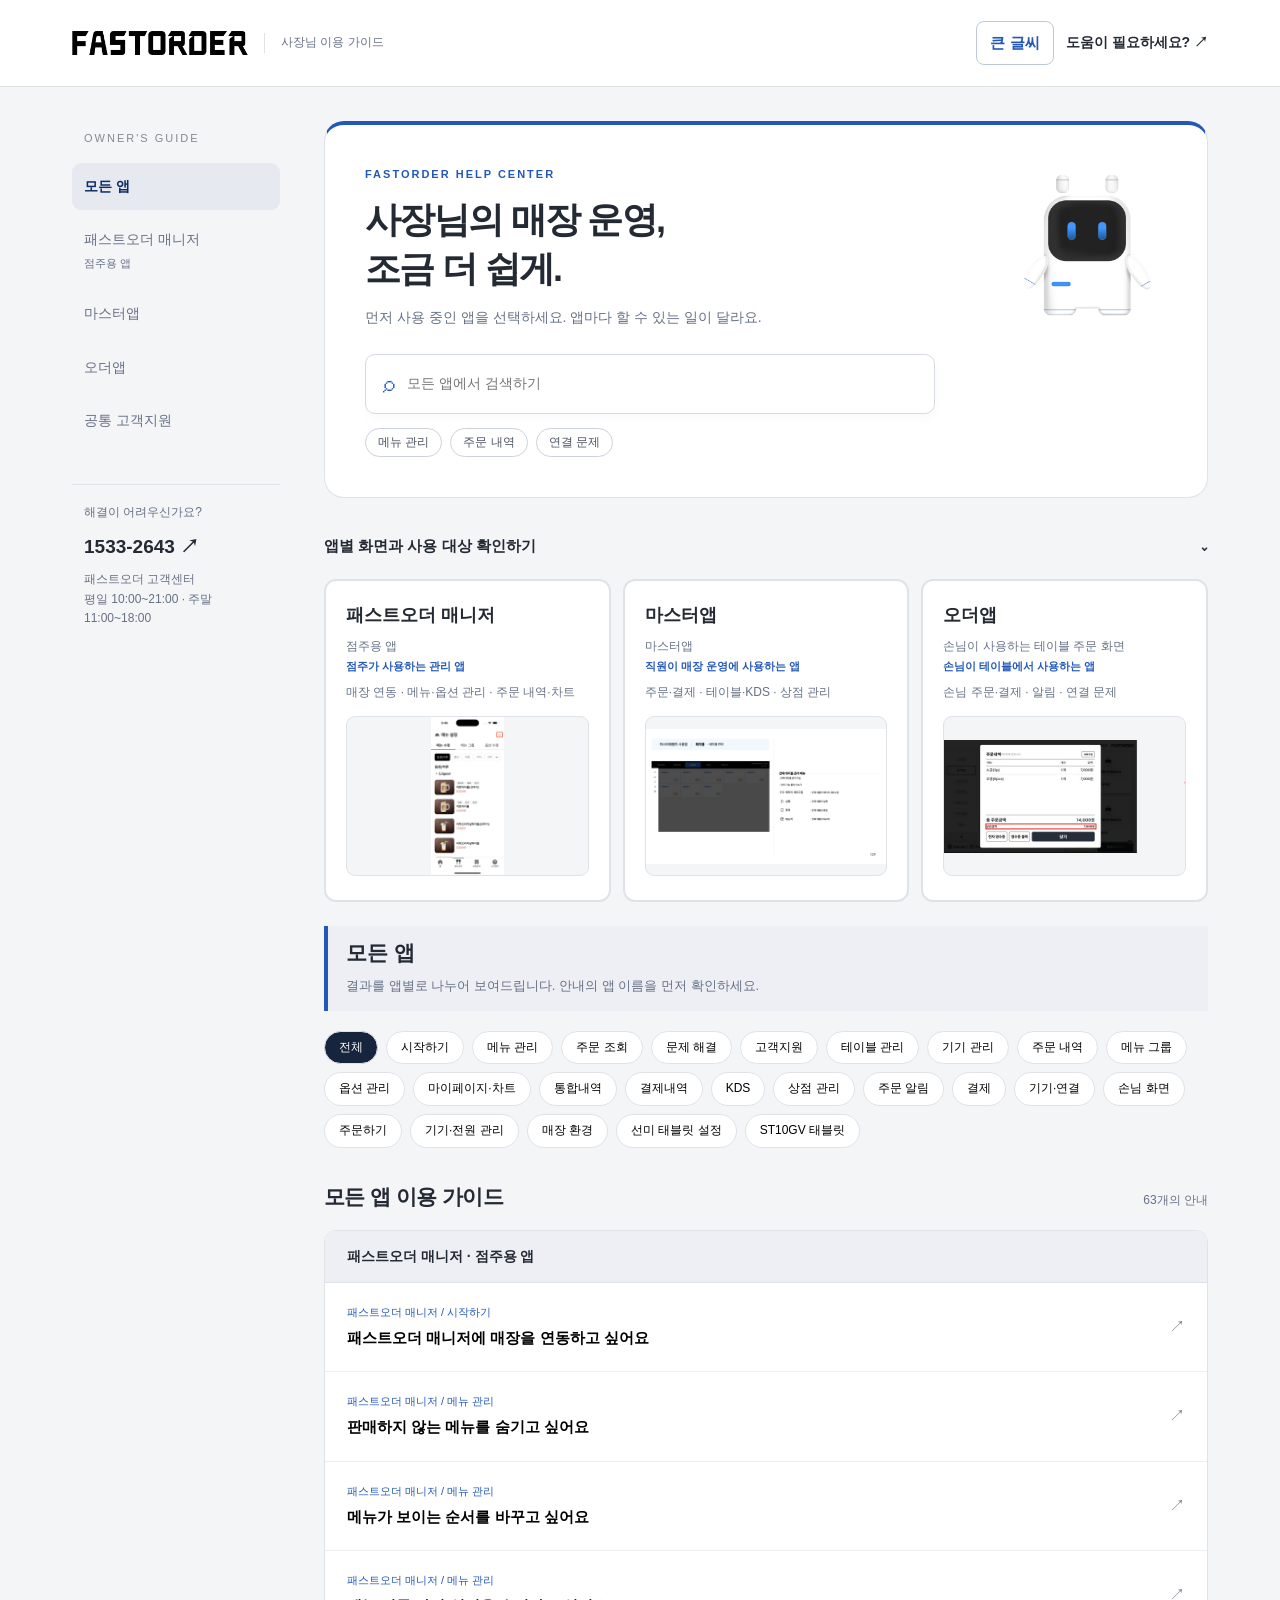
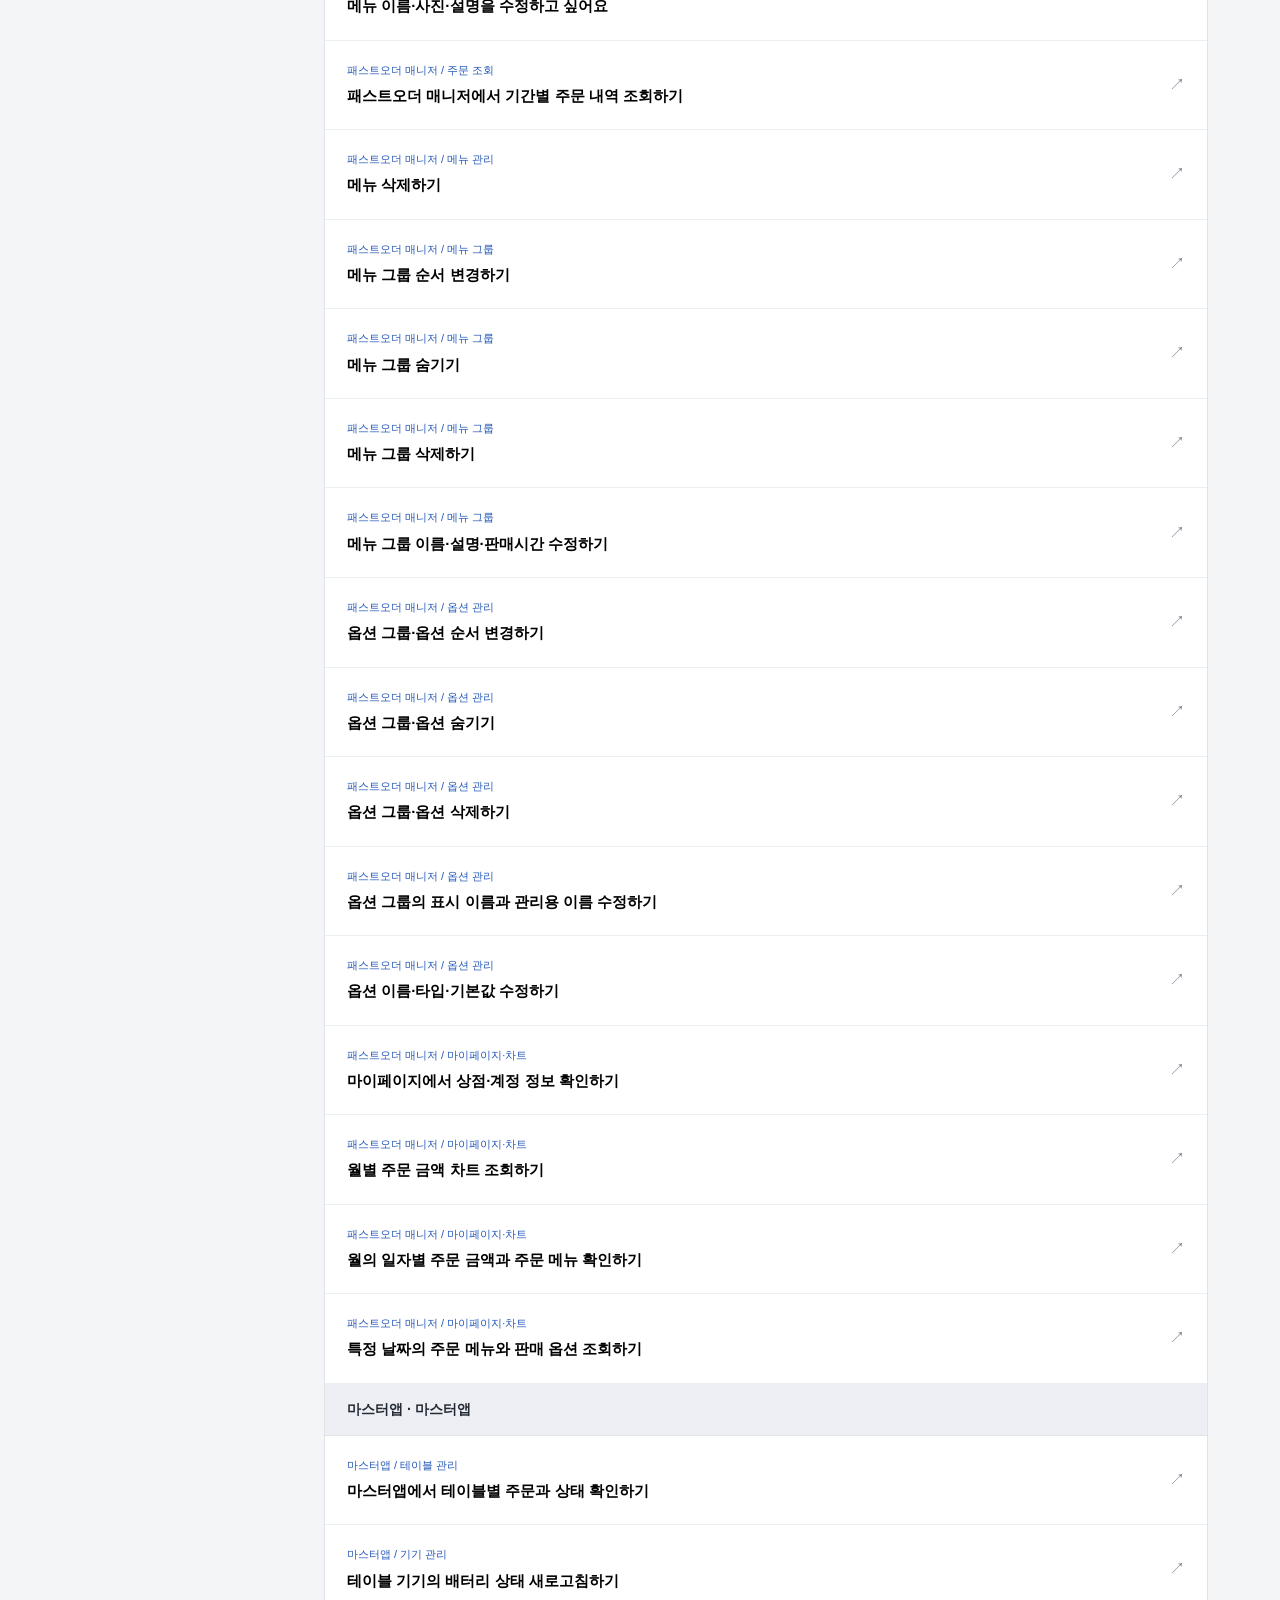
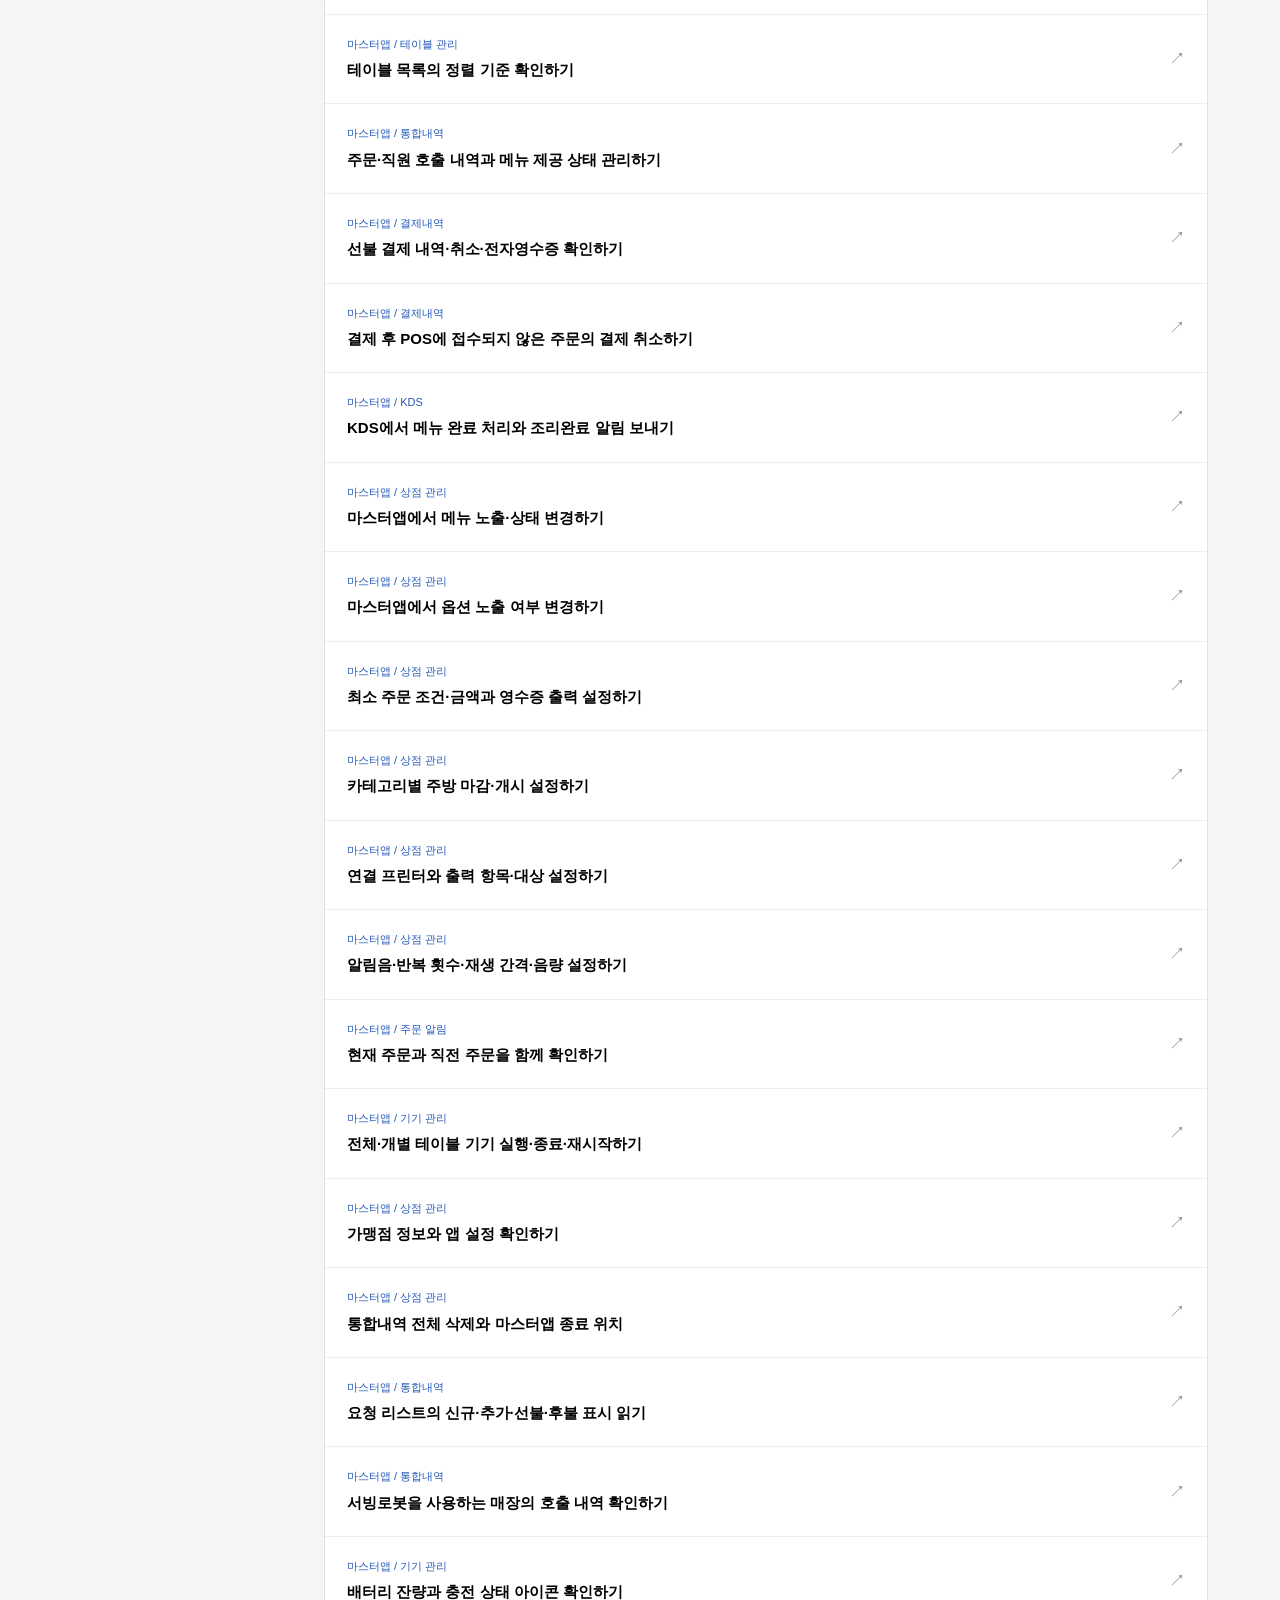
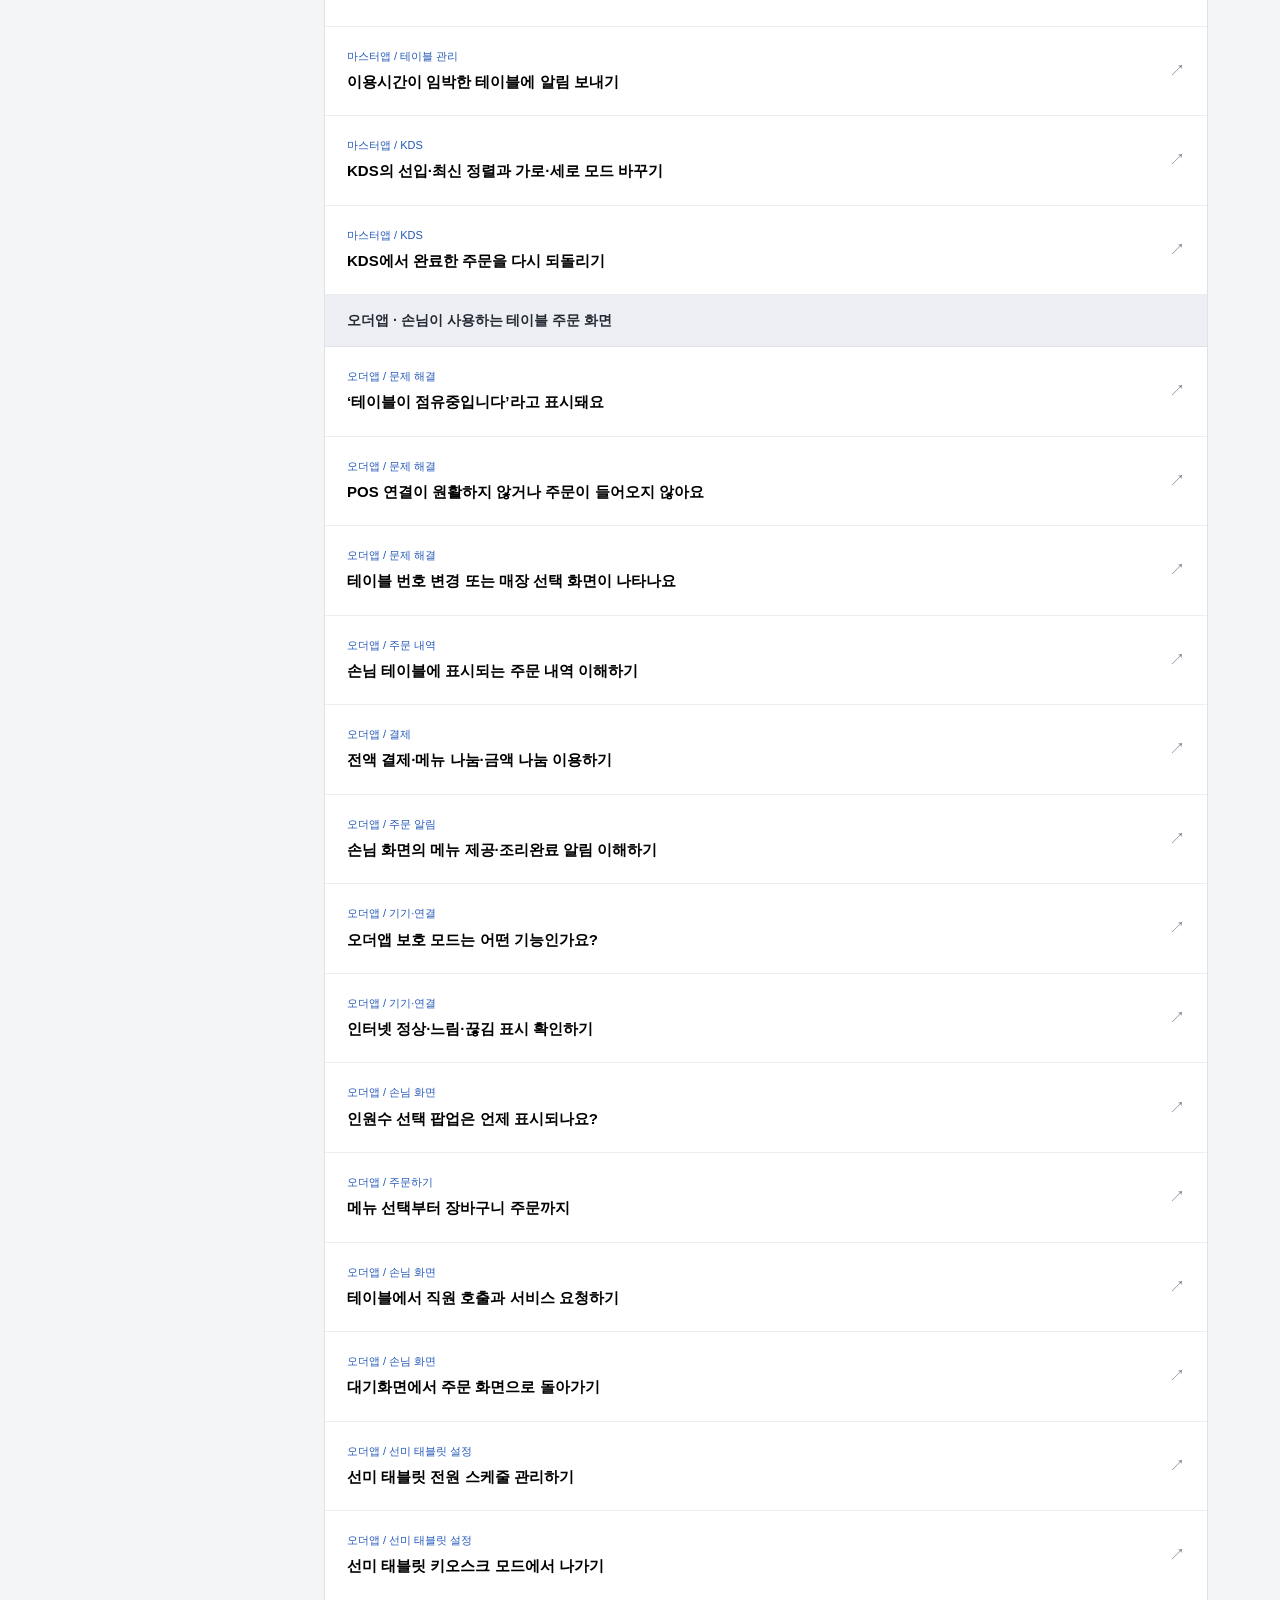
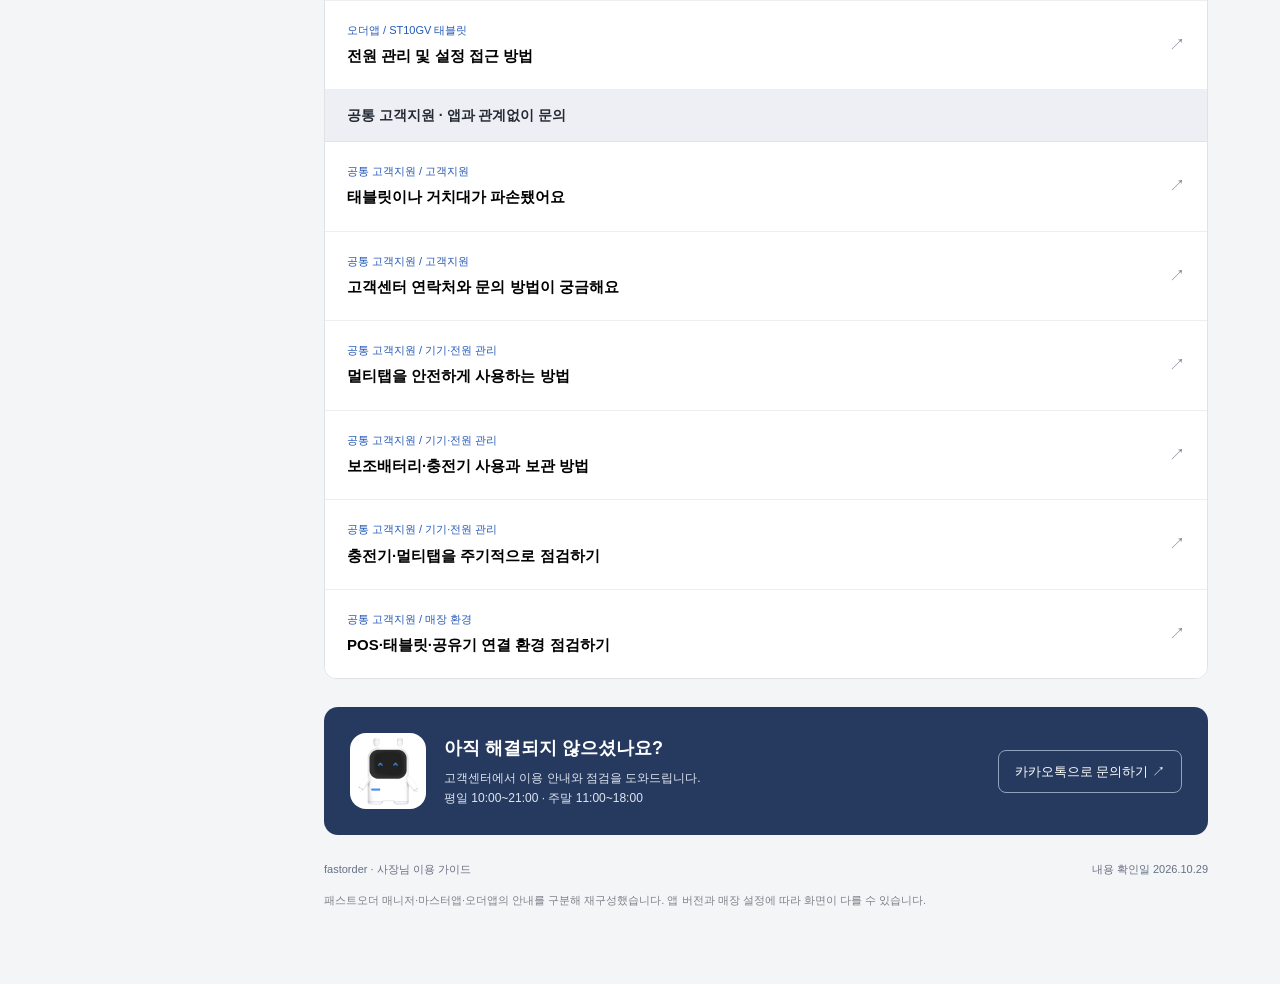
==== commit f38495b1: "Add persistent large text mode for merchant manual" ====
--- a/index.html
+++ b/index.html
@@ -25,11 +25,16 @@
 .brand{display:flex;align-items:center;gap:0;min-width:0}.brand-logo{display:block;width:176px;height:auto;max-width:100%}.hero-character{float:right;width:160px;height:160px;object-fit:contain;margin:0 0 16px 20px}.hero .searchbox{clear:both}.support-character{width:76px;height:76px;object-fit:contain;border-radius:16px;background:#fff;flex-shrink:0}.support>div{flex:1}
 @media(max-width:850px){.brand-logo{width:152px}.hero-character{width:100px;height:100px;margin:0 0 12px 12px}.hero h1{font-size:27px}.hero p{clear:both}.support{display:grid;grid-template-columns:64px minmax(0,1fr);gap:14px}.support-character{width:64px;height:64px}.support a{grid-column:1/-1;width:100%}.support h2{font-size:17px}}
 @media(max-width:380px){.brand-logo{width:132px}.hero-character{width:76px;height:76px;margin-left:8px}.hero h1{font-size:24px}}
+
+.text-size-toggle{flex-shrink:0;min-height:44px;padding:8px 13px;border:1px solid #bdc8db;border-radius:8px;background:#fff;color:#2458b8;font-size:15px;font-weight:700;white-space:nowrap}.text-size-toggle[aria-pressed="true"]{background:#2458b8;border-color:#2458b8;color:#fff}.bar{gap:12px}.bar .brand{margin-right:auto}.dialogtop{gap:10px}.dialogtop>span{margin-right:auto}
+html.large-text .article p,html.large-text .article li{font-size:21px;line-height:1.9}html.large-text .article h2{font-size:30px}html.large-text .row strong{font-size:21px;line-height:1.7}html.large-text .row .category,html.large-text .stepdevice,html.large-text .device,html.large-text .tip,html.large-text .mediafigure figcaption{font-size:17px;line-height:1.8}html.large-text nav button,html.large-text .filters button,html.large-text .tags button,html.large-text .searchbox input,html.large-text .mobile-app-label select{font-size:18px}html.large-text .hero p,html.large-text .support p,html.large-text .support a,html.large-text .appcard span,html.large-text .sidehelp,html.large-text .note,html.large-text footer,html.large-text .sectiontop span{font-size:17px;line-height:1.8}html.large-text .appcard strong,html.large-text .quick strong{font-size:21px}html.large-text .quick p{font-size:17px}html.large-text .row{padding-top:24px;padding-bottom:24px}html.large-text dialog{width:min(840px,calc(100% - 28px))}html.large-text .appcards{grid-template-columns:repeat(auto-fit,minmax(min(100%,230px),1fr))}
+@media(max-width:850px){html.large-text dialog{width:100%;max-width:100vw}.dialogtop{flex-wrap:wrap}.dialogtop .text-size-toggle{margin-left:auto}}
+@media(max-width:520px){.bar .contact{display:none}.bar .brand-logo{width:145px}.text-size-toggle{font-size:14px;padding:8px 11px}html.large-text .hero h1{font-size:30px}html.large-text .article{padding-left:18px;padding-right:18px}html.large-text .article ol{padding-left:27px}}
 </style>
 </head>
 <body>
 <a class="skip" href="#main">본문 바로가기</a>
-<header><div class="bar"><a href="./" class="brand" aria-label="패스트오더 사장님 이용 가이드"><img class="brand-logo" src="assets/fastorder-logo-black.png" alt="패스트오더"><small>사장님 이용 가이드</small></a><a href="#support" class="contact">도움이 필요하세요? ↗</a></div></header>
+<header><div class="bar"><a href="./" class="brand" aria-label="패스트오더 사장님 이용 가이드"><img class="brand-logo" src="assets/fastorder-logo-black.png" alt="패스트오더"><small>사장님 이용 가이드</small></a><button type="button" class="text-size-toggle" data-text-size aria-pressed="false">큰 글씨</button><a href="#support" class="contact">도움이 필요하세요? ↗</a></div></header>
 <div class="layout"><aside><label class="mobile-app-label" for="mobile-app">가이드 선택<select id="mobile-app" aria-label="앱별 가이드 선택"></select></label><p class="label">OWNER'S GUIDE</p><nav aria-label="앱별 가이드" id="nav"></nav><div class="sidehelp">해결이 어려우신가요?<a href="tel:15332643">1533-2643 ↗</a>패스트오더 고객센터<br>평일 10:00~21:00 · 주말 11:00~18:00</div></aside>
 <main id="main"><section class="hero"><img class="hero-character" src="assets/fastorder-character.png" alt="" width="160" height="160"><div class="eyebrow">FASTORDER HELP CENTER</div><h1>사장님의 매장 운영,<br>조금 더 쉽게.</h1><p>먼저 사용 중인 앱을 선택하세요. 앱마다 할 수 있는 일이 달라요.</p><div class="searchbox"><span aria-hidden="true">⌕</span><input id="search" type="search" placeholder="선택한 앱에서 검색하기" aria-label="가이드 검색"><button id="clear" aria-label="검색어 지우기" hidden>×</button></div><div class="tags"><button data-query="메뉴">메뉴 관리</button><button data-query="주문">주문 내역</button><button data-query="연결">연결 문제</button></div></section>
 <details class="app-chooser" id="app-chooser" open><summary>앱별 화면과 사용 대상 확인하기 <span aria-hidden="true">⌄</span></summary><div class="appcards" id="appcards"></div></details>
@@ -37,8 +42,8 @@
 <section class="support" id="support"><img class="support-character" src="assets/fastorder-character-smile.png" alt="" width="76" height="76" loading="lazy"><div><h2>아직 해결되지 않으셨나요?</h2><p>고객센터에서 이용 안내와 점검을 도와드립니다.<br>평일 10:00~21:00 · 주말 11:00~18:00</p></div><a href="https://pf.kakao.com/_xoxjJxexj" target="_blank" rel="noopener noreferrer">카카오톡으로 문의하기 ↗</a></section>
 <footer><span>fastorder · 사장님 이용 가이드</span><span>내용 확인일 2026.10.29</span></footer><p class="note">패스트오더 매니저·마스터앱·오더앱의 안내를 구분해 재구성했습니다. 앱 버전과 매장 설정에 따라 화면이 다를 수 있습니다.</p>
 </main></div>
-<dialog id="detail" aria-labelledby="article-title"><div class="dialogtop"><span id="article-category"></span><button class="close" aria-label="안내 닫기">×</button></div><article class="article" id="article"></article></dialog>
-<script src="content-default.js?v=step-media-2"></script><script src="content-schema.js?v=step-media-2"></script><script>
+<dialog id="detail" aria-labelledby="article-title"><div class="dialogtop"><span id="article-category"></span><button type="button" class="text-size-toggle" data-text-size aria-pressed="false">큰 글씨</button><button class="close" aria-label="안내 닫기">×</button></div><article class="article" id="article"></article></dialog>
+<script src="large-text.js?v=1"></script><script src="content-default.js?v=step-media-2"></script><script src="content-schema.js?v=step-media-2"></script><script>
 (async()=>{
 let content=window.GUIDE_DEFAULT;try{const response=await fetch('content.json',{cache:'no-store'});if(response.ok){const candidate=await response.json();validateContent(candidate);content=candidate}}catch(error){console.info('기본 안내를 표시합니다.')}
 const {guides,media,apps,appShots}=content;
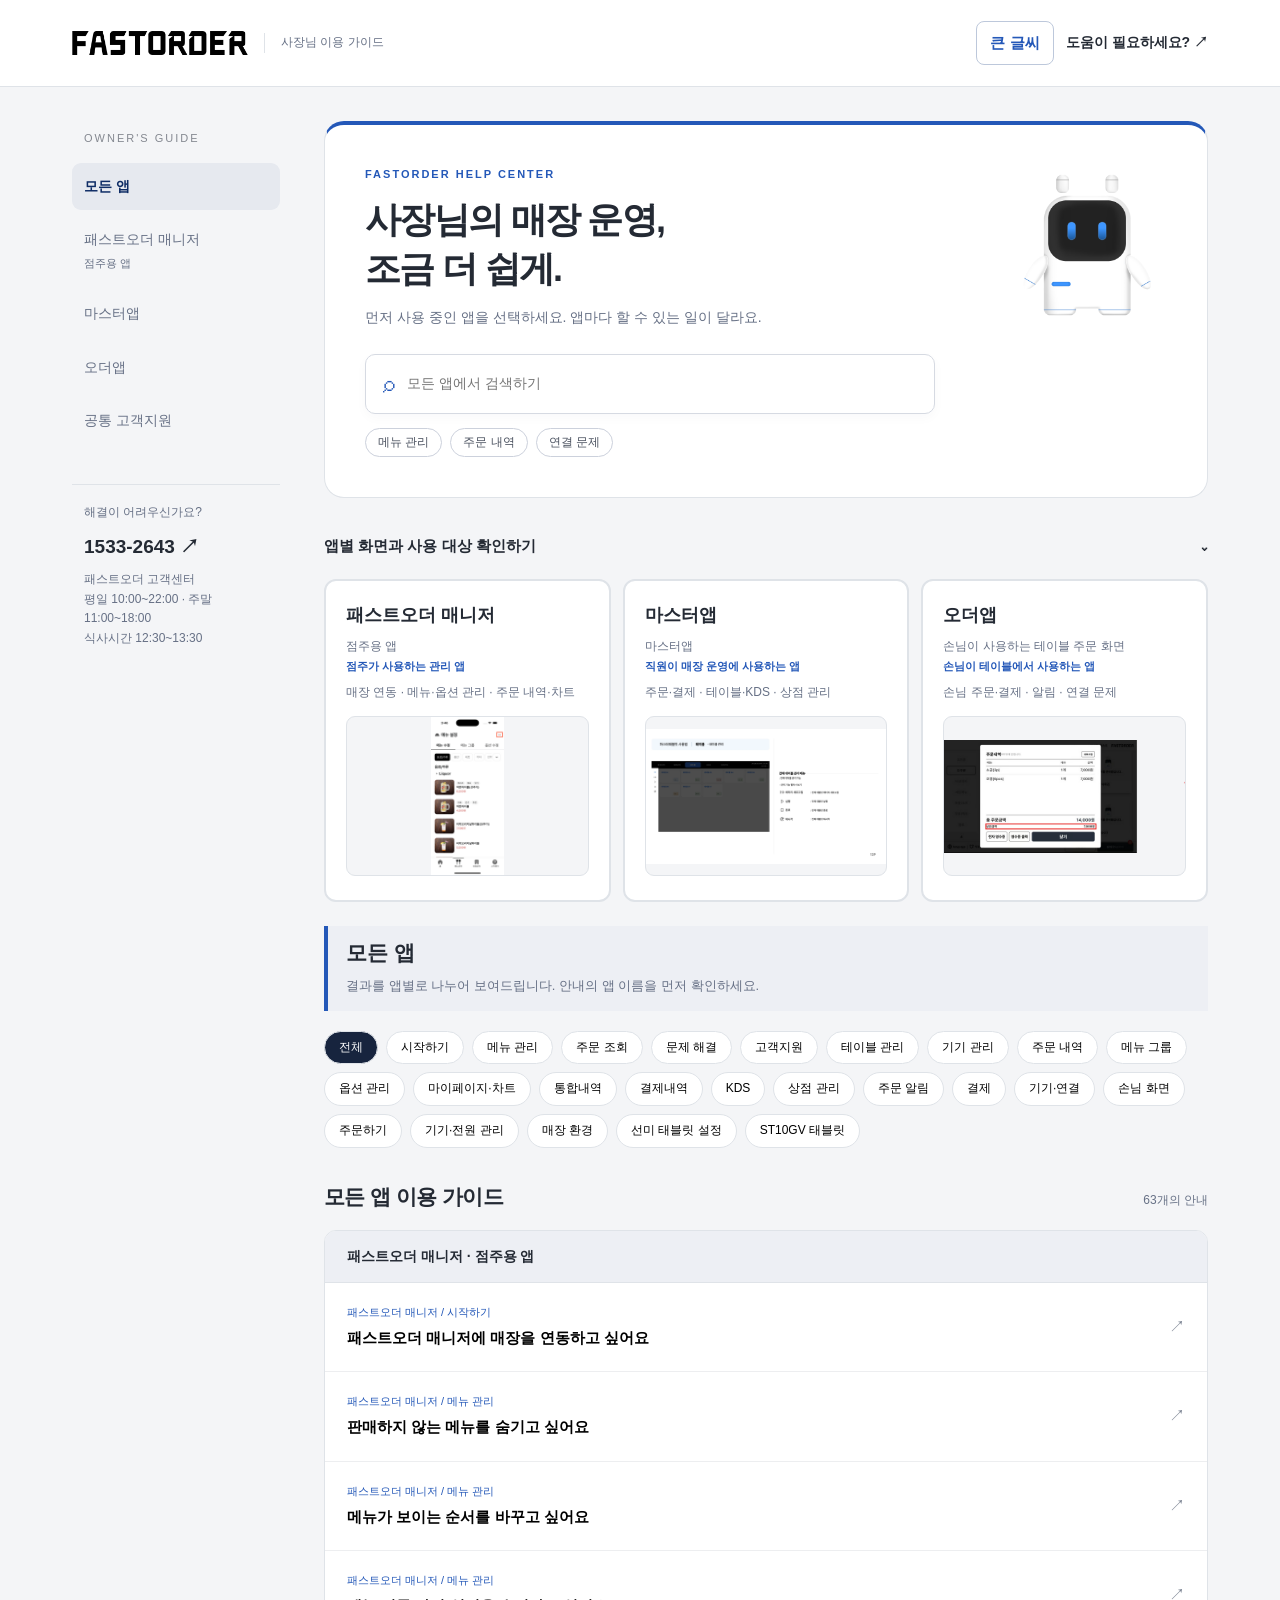
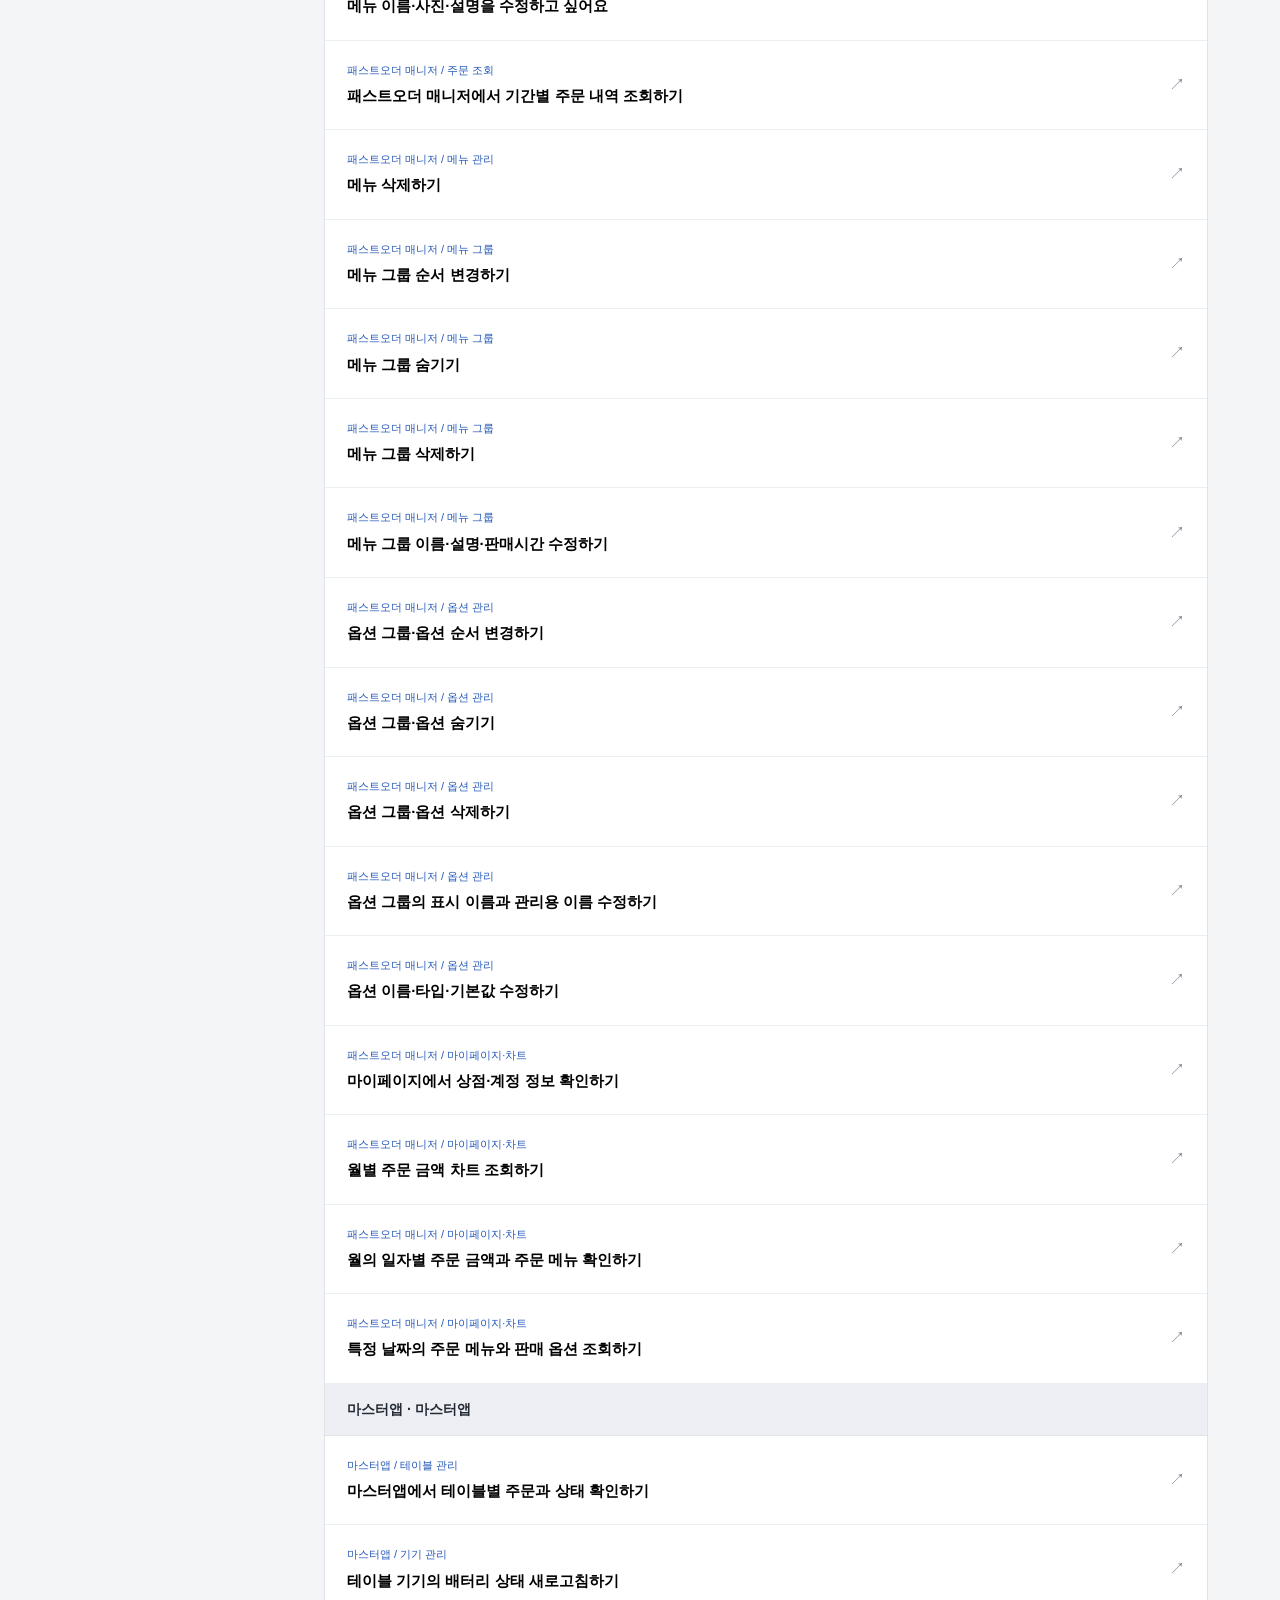
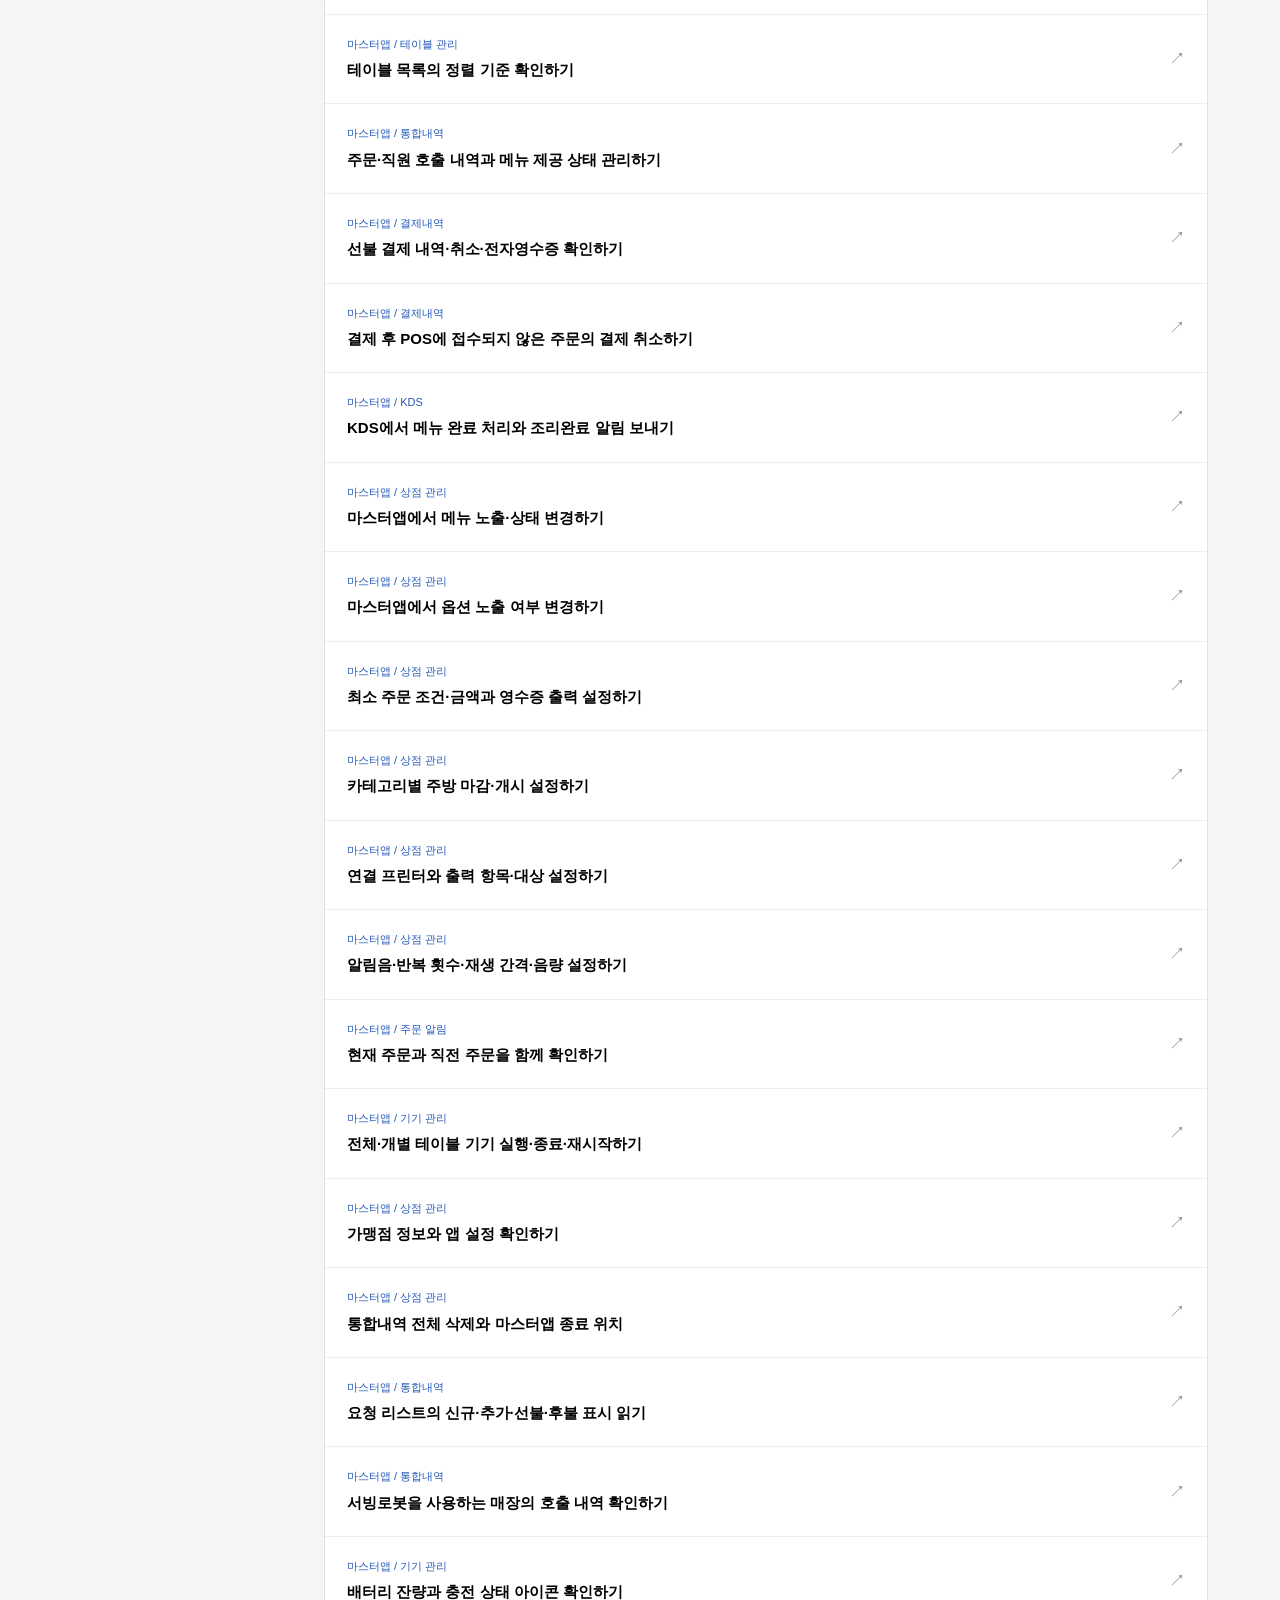
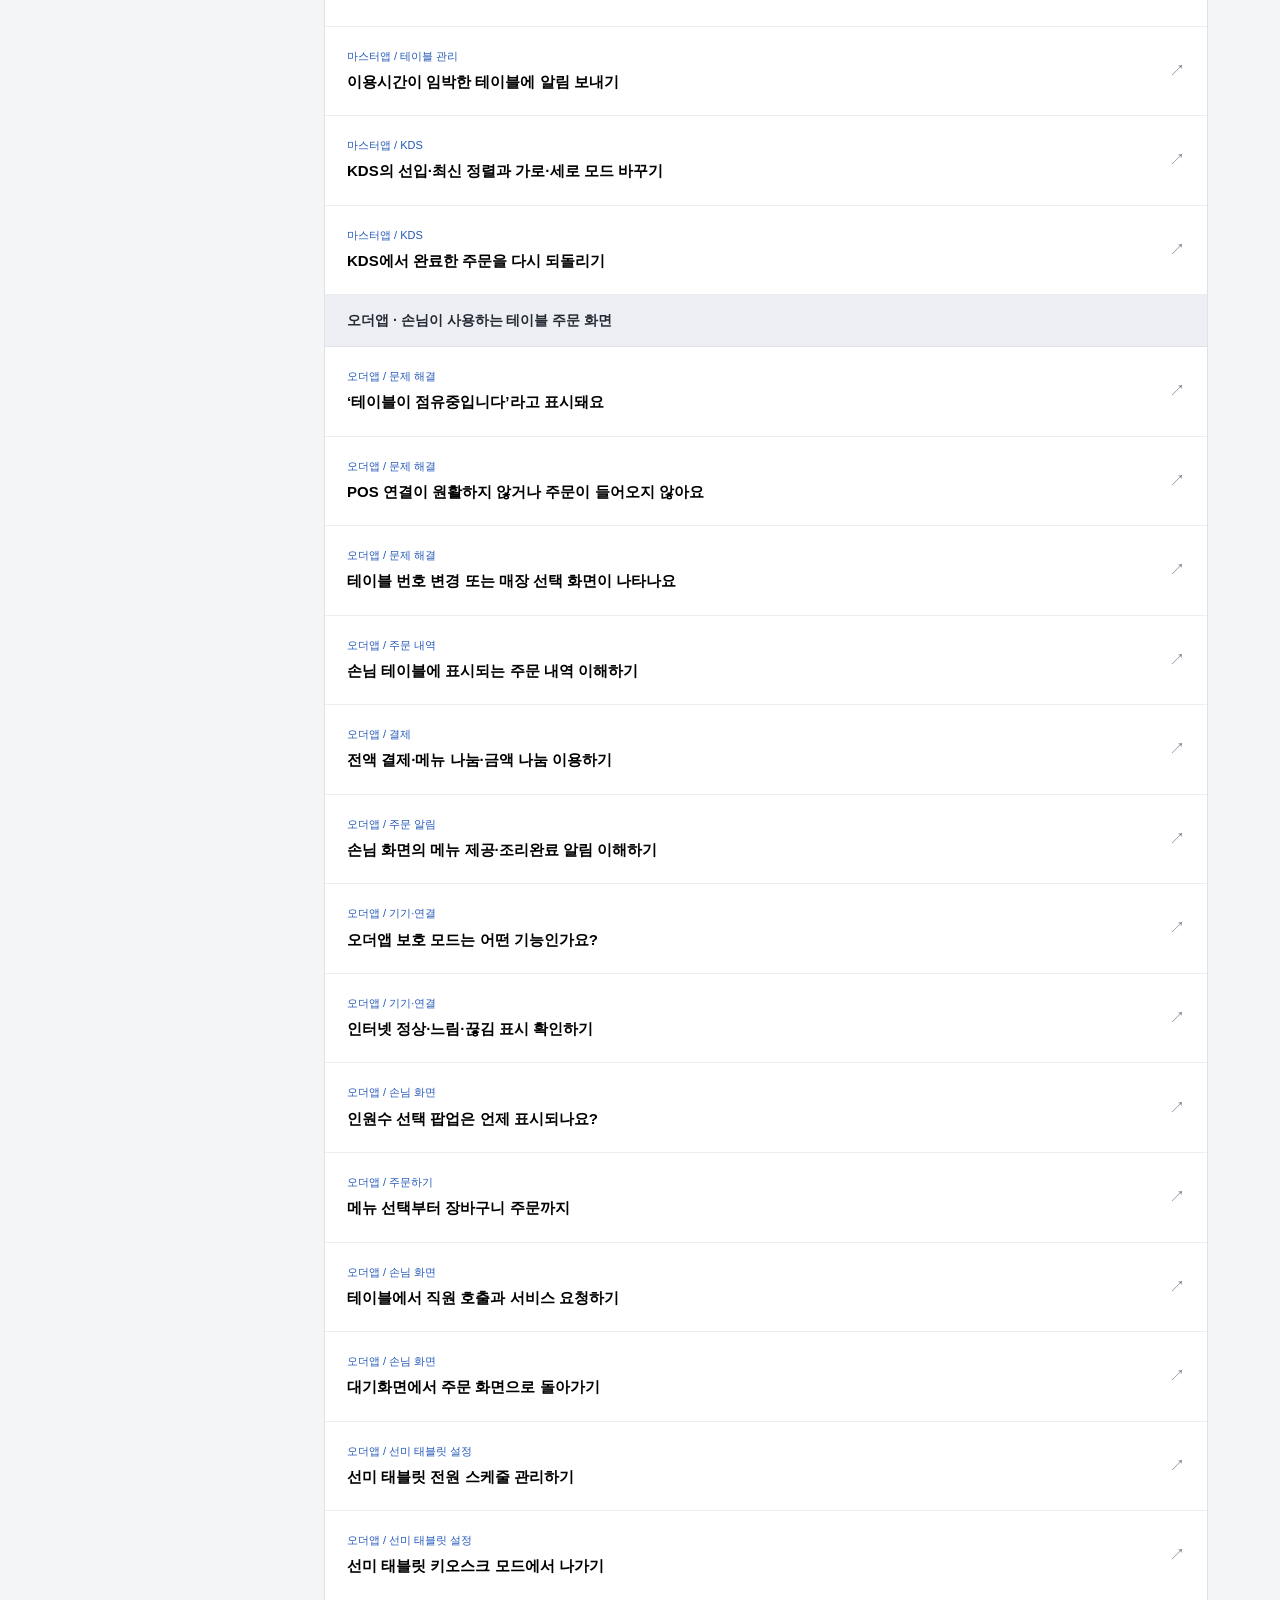
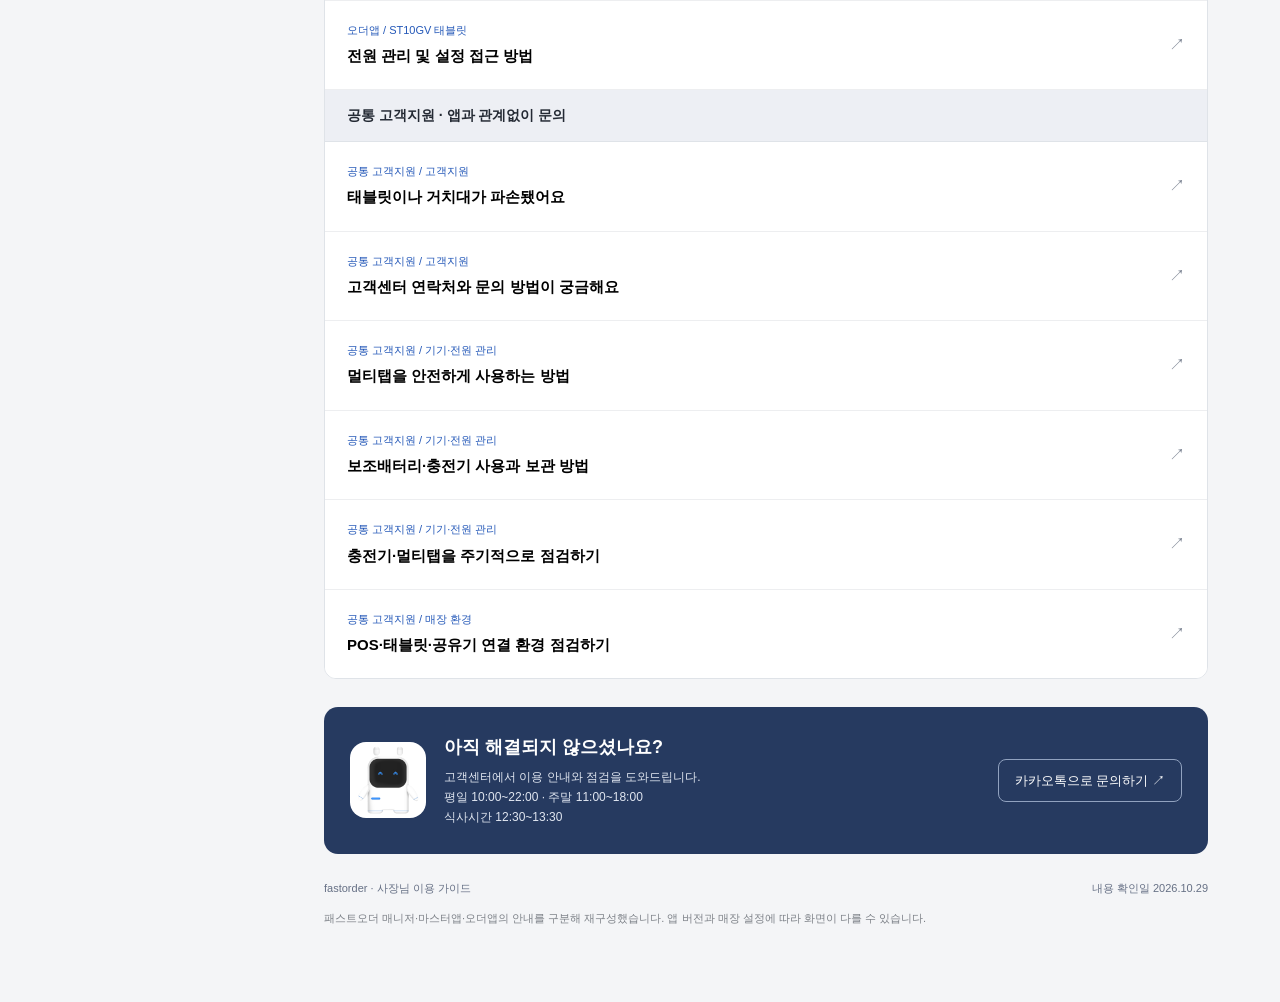
==== commit 5179571b: "Update support closing time and add meal break" ====
--- a/index.html
+++ b/index.html
@@ -35,11 +35,11 @@
 <body>
 <a class="skip" href="#main">본문 바로가기</a>
 <header><div class="bar"><a href="./" class="brand" aria-label="패스트오더 사장님 이용 가이드"><img class="brand-logo" src="assets/fastorder-logo-black.png" alt="패스트오더"><small>사장님 이용 가이드</small></a><button type="button" class="text-size-toggle" data-text-size aria-pressed="false">큰 글씨</button><a href="#support" class="contact">도움이 필요하세요? ↗</a></div></header>
-<div class="layout"><aside><label class="mobile-app-label" for="mobile-app">가이드 선택<select id="mobile-app" aria-label="앱별 가이드 선택"></select></label><p class="label">OWNER'S GUIDE</p><nav aria-label="앱별 가이드" id="nav"></nav><div class="sidehelp">해결이 어려우신가요?<a href="tel:15332643">1533-2643 ↗</a>패스트오더 고객센터<br>평일 10:00~21:00 · 주말 11:00~18:00</div></aside>
+<div class="layout"><aside><label class="mobile-app-label" for="mobile-app">가이드 선택<select id="mobile-app" aria-label="앱별 가이드 선택"></select></label><p class="label">OWNER'S GUIDE</p><nav aria-label="앱별 가이드" id="nav"></nav><div class="sidehelp">해결이 어려우신가요?<a href="tel:15332643">1533-2643 ↗</a>패스트오더 고객센터<br>평일 10:00~22:00 · 주말 11:00~18:00<br>식사시간 12:30~13:30</div></aside>
 <main id="main"><section class="hero"><img class="hero-character" src="assets/fastorder-character.png" alt="" width="160" height="160"><div class="eyebrow">FASTORDER HELP CENTER</div><h1>사장님의 매장 운영,<br>조금 더 쉽게.</h1><p>먼저 사용 중인 앱을 선택하세요. 앱마다 할 수 있는 일이 달라요.</p><div class="searchbox"><span aria-hidden="true">⌕</span><input id="search" type="search" placeholder="선택한 앱에서 검색하기" aria-label="가이드 검색"><button id="clear" aria-label="검색어 지우기" hidden>×</button></div><div class="tags"><button data-query="메뉴">메뉴 관리</button><button data-query="주문">주문 내역</button><button data-query="연결">연결 문제</button></div></section>
 <details class="app-chooser" id="app-chooser" open><summary>앱별 화면과 사용 대상 확인하기 <span aria-hidden="true">⌄</span></summary><div class="appcards" id="appcards"></div></details>
 <section aria-label="선택한 앱의 안내"><div class="appcontext" id="appcontext"></div><div class="filters" id="filters" aria-label="선택한 앱 내 분류"></div><div class="sectiontop"><h2 id="listtitle">이용 가이드</h2><span id="count" role="status" aria-live="polite"></span></div><div id="results" class="list"></div></section>
-<section class="support" id="support"><img class="support-character" src="assets/fastorder-character-smile.png" alt="" width="76" height="76" loading="lazy"><div><h2>아직 해결되지 않으셨나요?</h2><p>고객센터에서 이용 안내와 점검을 도와드립니다.<br>평일 10:00~21:00 · 주말 11:00~18:00</p></div><a href="https://pf.kakao.com/_xoxjJxexj" target="_blank" rel="noopener noreferrer">카카오톡으로 문의하기 ↗</a></section>
+<section class="support" id="support"><img class="support-character" src="assets/fastorder-character-smile.png" alt="" width="76" height="76" loading="lazy"><div><h2>아직 해결되지 않으셨나요?</h2><p>고객센터에서 이용 안내와 점검을 도와드립니다.<br>평일 10:00~22:00 · 주말 11:00~18:00<br>식사시간 12:30~13:30</p></div><a href="https://pf.kakao.com/_xoxjJxexj" target="_blank" rel="noopener noreferrer">카카오톡으로 문의하기 ↗</a></section>
 <footer><span>fastorder · 사장님 이용 가이드</span><span>내용 확인일 2026.10.29</span></footer><p class="note">패스트오더 매니저·마스터앱·오더앱의 안내를 구분해 재구성했습니다. 앱 버전과 매장 설정에 따라 화면이 다를 수 있습니다.</p>
 </main></div>
 <dialog id="detail" aria-labelledby="article-title"><div class="dialogtop"><span id="article-category"></span><button type="button" class="text-size-toggle" data-text-size aria-pressed="false">큰 글씨</button><button class="close" aria-label="안내 닫기">×</button></div><article class="article" id="article"></article></dialog>
@@ -61,7 +61,7 @@
 const scope=guides.filter(g=>!g.hidden&&(selectedApp==='all'||g.app===selectedApp)),cats=['전체',...new Set(scope.map(g=>g.category))],filters=document.querySelector('#filters');filters.replaceChildren();cats.forEach(c=>{const b=document.createElement('button');b.textContent=c;b.classList.toggle('active',c===selected);b.setAttribute('aria-pressed',String(c===selected));b.onclick=()=>{selected=c;render()};filters.append(b)});
 const filtered=scope.filter(g=>(selected==='전체'||g.category===selected)&&[apps[g.app].name,apps[g.app].official,g.title,g.keywords,g.intro,...g.steps,g.tip||''].join(' ').toLowerCase().includes(q));document.querySelector('#count').textContent=filtered.length+'개의 안내';results.replaceChildren();if(!filtered.length){const p=document.createElement('p');p.className='empty';p.textContent='선택한 앱에 일치하는 안내가 없습니다. 다른 검색어나 ‘모든 앱에서 검색’을 이용해 주세요.';results.append(p)}
 Object.keys(apps).forEach(app=>{const group=filtered.filter(g=>g.app===app);if(!group.length)return;if(selectedApp==='all'){const h=document.createElement('h3');h.className='groupheading';h.textContent=apps[app].name+' · '+apps[app].official;results.append(h)}group.forEach(g=>{const b=document.createElement('button');b.className='row';b.innerHTML='<span><span class="category">'+apps[g.app].name+' / '+escapeHTML(g.category)+'</span><strong>'+escapeHTML(g.title)+'</strong></span><span class="arrow" aria-hidden="true">↗</span>';b.onclick=()=>openGuide(g.id);results.append(b)})})}
-function openGuide(id){const g=guides.find(g=>g.id===id&&!g.hidden);if(!g)return;const a=apps[g.app];selectedApp=g.app;selected='전체';render();document.querySelector('#article-category').textContent=a.name+' / '+g.category;document.querySelector('#article').innerHTML='<h2 id="article-title">'+escapeHTML(g.title)+'</h2><div class="device"><strong>사용하는 앱: '+a.name+'</strong><br>'+a.official+'<br>'+a.device+'</div><p>'+escapeHTML(g.intro)+'</p><ol>'+g.steps.map((s,i)=>'<li><span class="stepdevice">'+escapeHTML(g.devices?g.devices[i]:a.name)+'</span>'+escapeHTML(s)+mediaHTML(g,i+1)+'</li>').join('')+'</ol>'+(g.tip?'<div class="tip">'+escapeHTML(g.tip)+'</div>':'')+'<p><a href="tel:15332643">전화 문의 1533-2643</a> · <a href="https://pf.kakao.com/_xoxjJxexj" target="_blank" rel="noopener noreferrer">카카오톡으로 문의하기 ↗</a><br>고객센터 운영시간: 평일 10:00~21:00 · 주말 11:00~18:00</p>';document.querySelectorAll('[data-gif]').forEach(b=>b.onclick=()=>{const playing=b.getAttribute('aria-pressed')==='true';document.getElementById(b.dataset.image).src=assetURL(playing?b.dataset.poster:b.dataset.gif);b.setAttribute('aria-pressed',String(!playing));b.textContent=playing?'▶ GIF 시연 재생':'Ⅱ GIF 시연 멈추기'});dialog.showModal();dialog.scrollTop=0;history.replaceState(null,'','#guide-'+id)}
+function openGuide(id){const g=guides.find(g=>g.id===id&&!g.hidden);if(!g)return;const a=apps[g.app];selectedApp=g.app;selected='전체';render();document.querySelector('#article-category').textContent=a.name+' / '+g.category;document.querySelector('#article').innerHTML='<h2 id="article-title">'+escapeHTML(g.title)+'</h2><div class="device"><strong>사용하는 앱: '+a.name+'</strong><br>'+a.official+'<br>'+a.device+'</div><p>'+escapeHTML(g.intro)+'</p><ol>'+g.steps.map((s,i)=>'<li><span class="stepdevice">'+escapeHTML(g.devices?g.devices[i]:a.name)+'</span>'+escapeHTML(s)+mediaHTML(g,i+1)+'</li>').join('')+'</ol>'+(g.tip?'<div class="tip">'+escapeHTML(g.tip)+'</div>':'')+'<p><a href="tel:15332643">전화 문의 1533-2643</a> · <a href="https://pf.kakao.com/_xoxjJxexj" target="_blank" rel="noopener noreferrer">카카오톡으로 문의하기 ↗</a><br>고객센터 운영시간: 평일 10:00~22:00 · 주말 11:00~18:00<br>식사시간 12:30~13:30</p>';document.querySelectorAll('[data-gif]').forEach(b=>b.onclick=()=>{const playing=b.getAttribute('aria-pressed')==='true';document.getElementById(b.dataset.image).src=assetURL(playing?b.dataset.poster:b.dataset.gif);b.setAttribute('aria-pressed',String(!playing));b.textContent=playing?'▶ GIF 시연 재생':'Ⅱ GIF 시연 멈추기'});dialog.showModal();dialog.scrollTop=0;history.replaceState(null,'','#guide-'+id)}
 search.addEventListener('input',render);document.querySelector('#clear').onclick=()=>{search.value='';render();search.focus()};document.querySelectorAll('[data-query]').forEach(b=>b.onclick=()=>{selectedApp=b.dataset.query==='연결'?'order':'owner';selected='전체';search.value=b.dataset.query;render();search.focus()});document.querySelector('.close').onclick=()=>dialog.close();dialog.addEventListener('click',e=>{if(e.target===dialog){const r=dialog.getBoundingClientRect();if(e.clientX<r.left||e.clientX>r.right||e.clientY<r.top||e.clientY>r.bottom)dialog.close()}});dialog.addEventListener('close',()=>history.replaceState(null,'',location.pathname+location.search));render();if(location.hash.startsWith('#guide-'))openGuide(location.hash.slice(7));
 
 })().catch(()=>{document.querySelector('#results').textContent='안내를 불러오지 못했습니다. 페이지를 새로고침해 주세요.'});
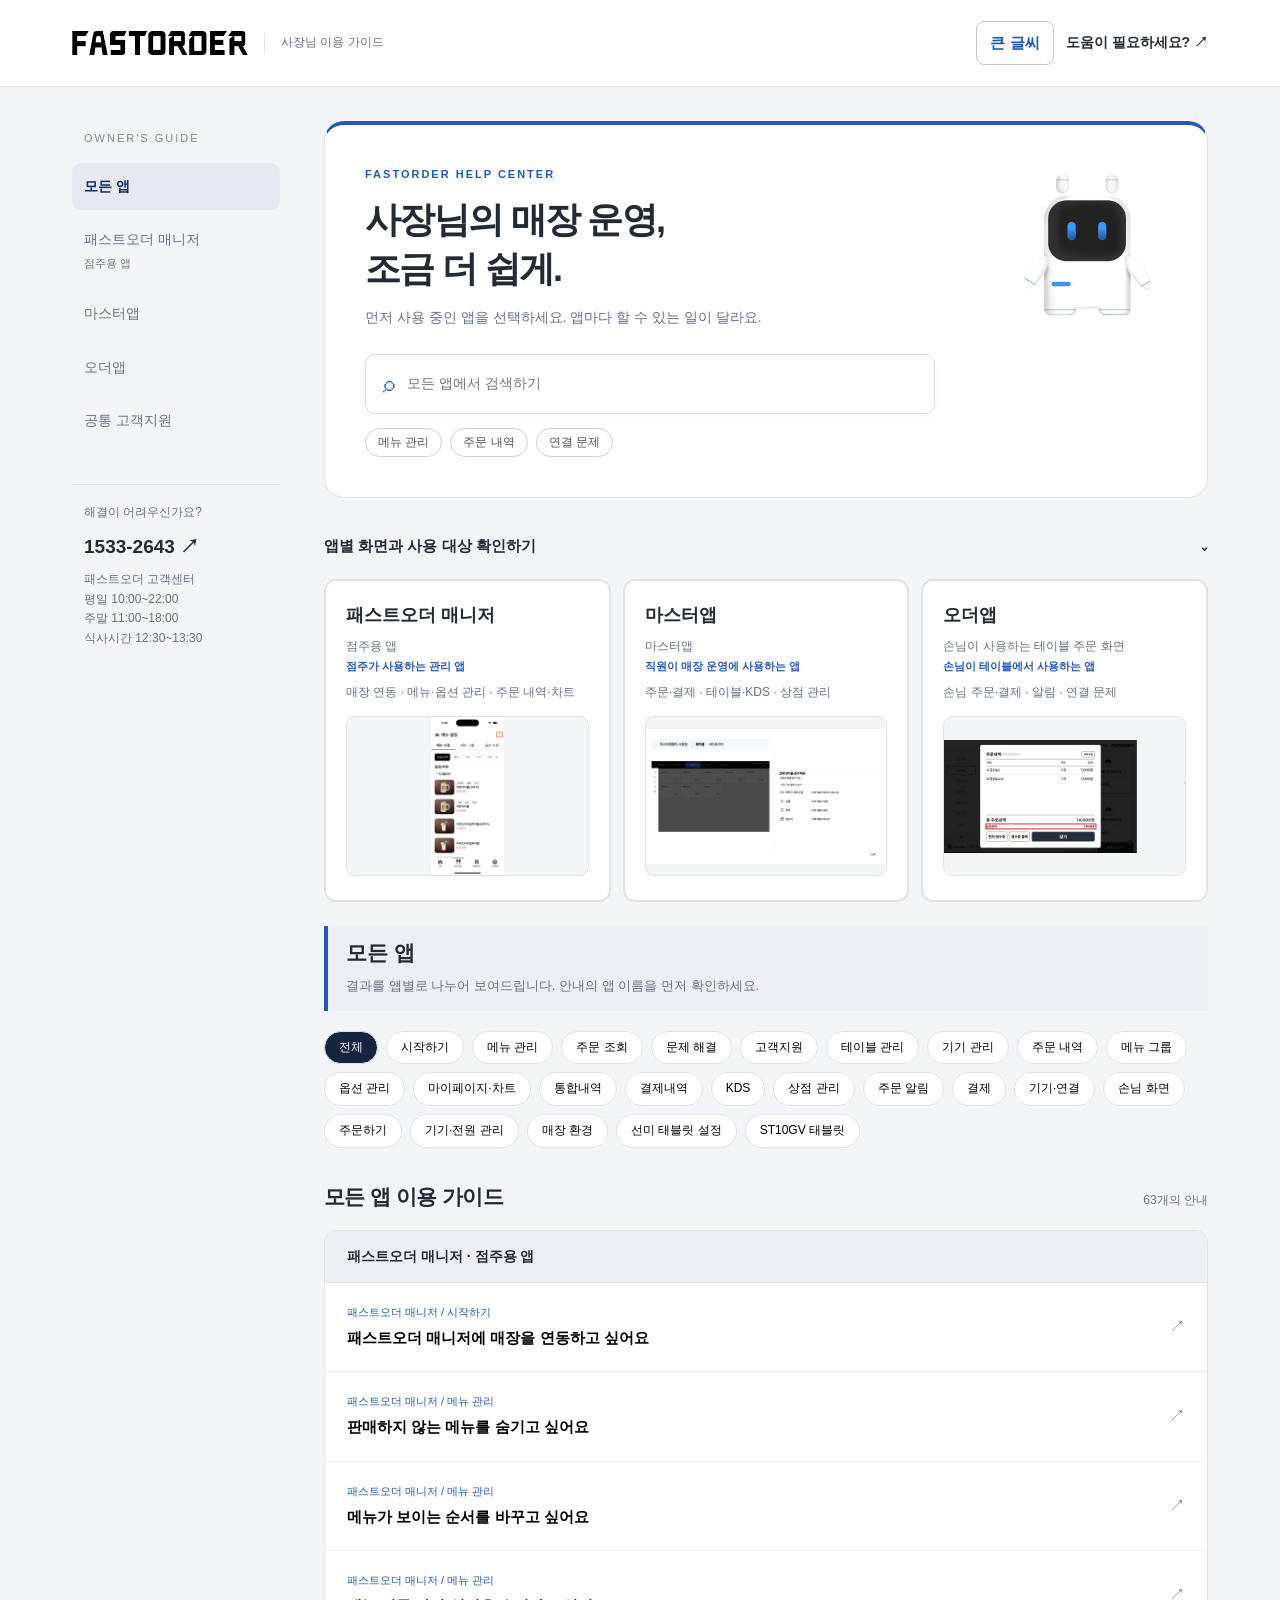
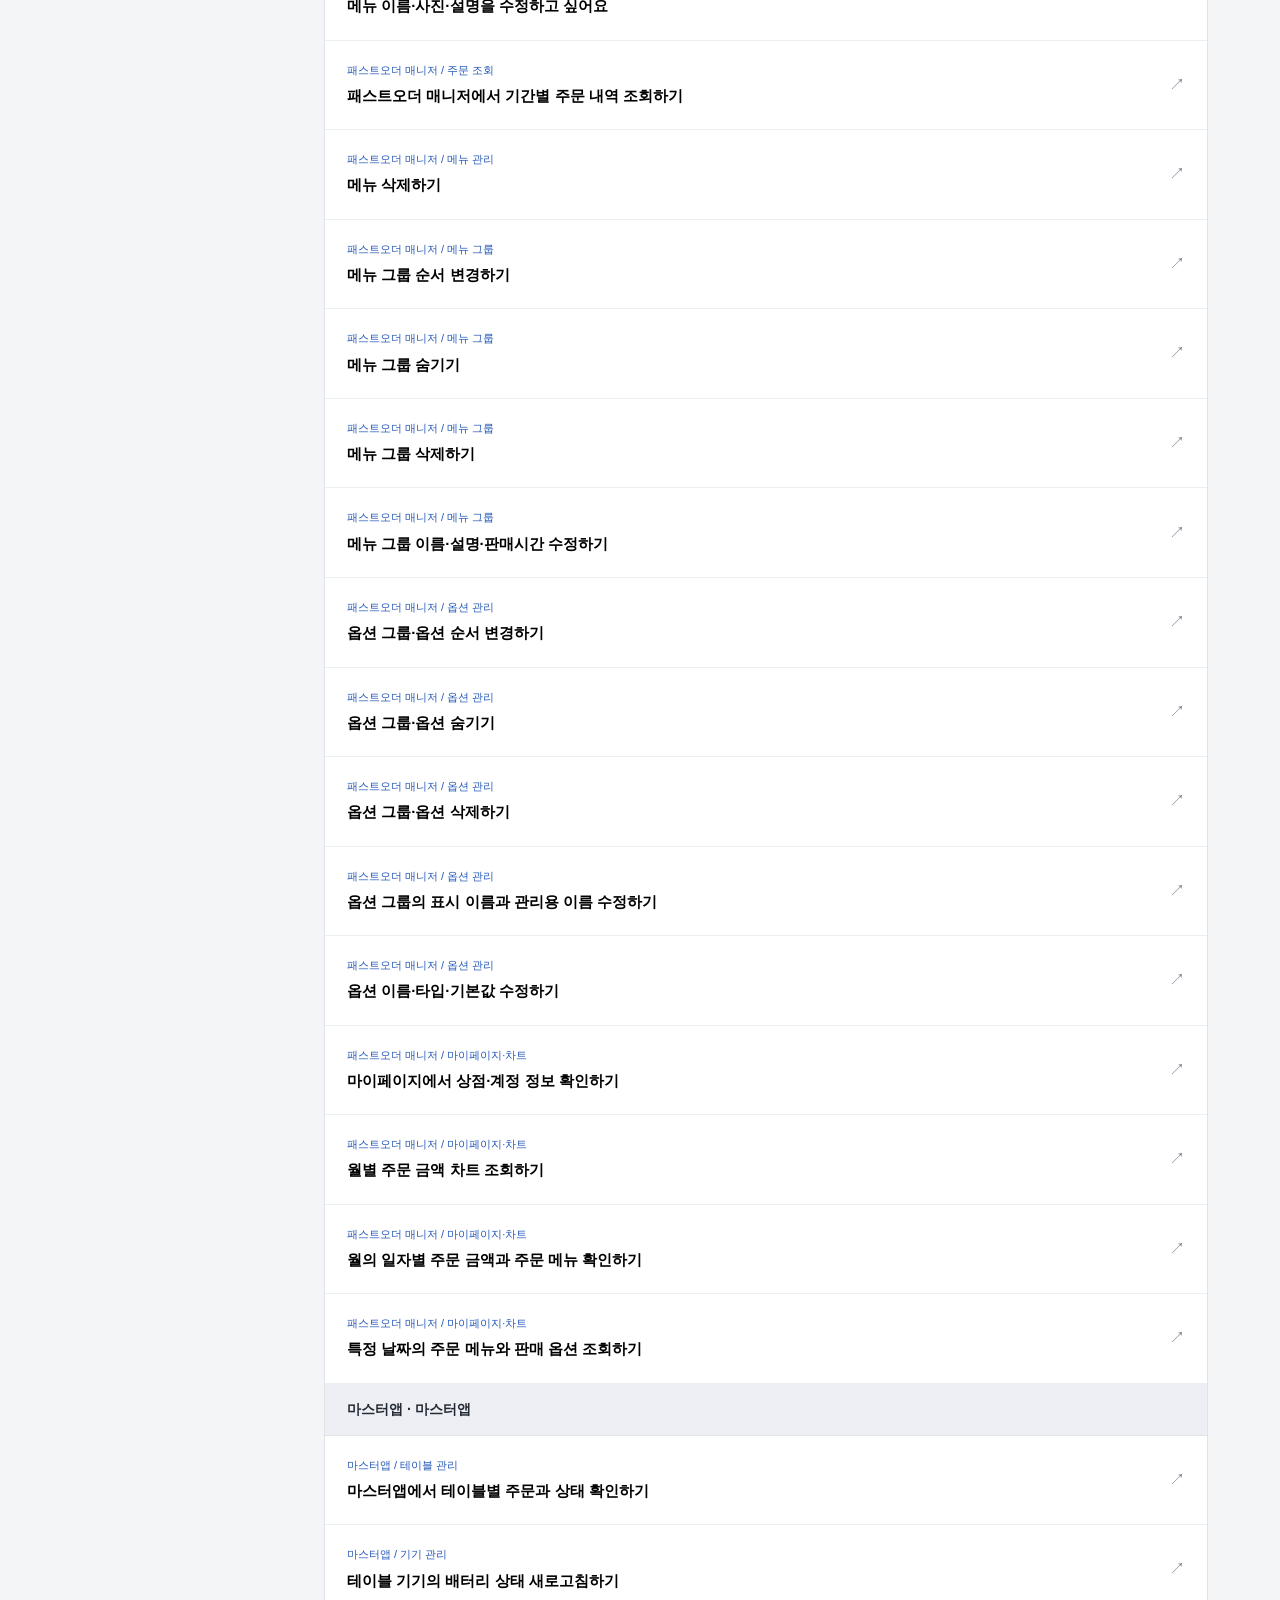
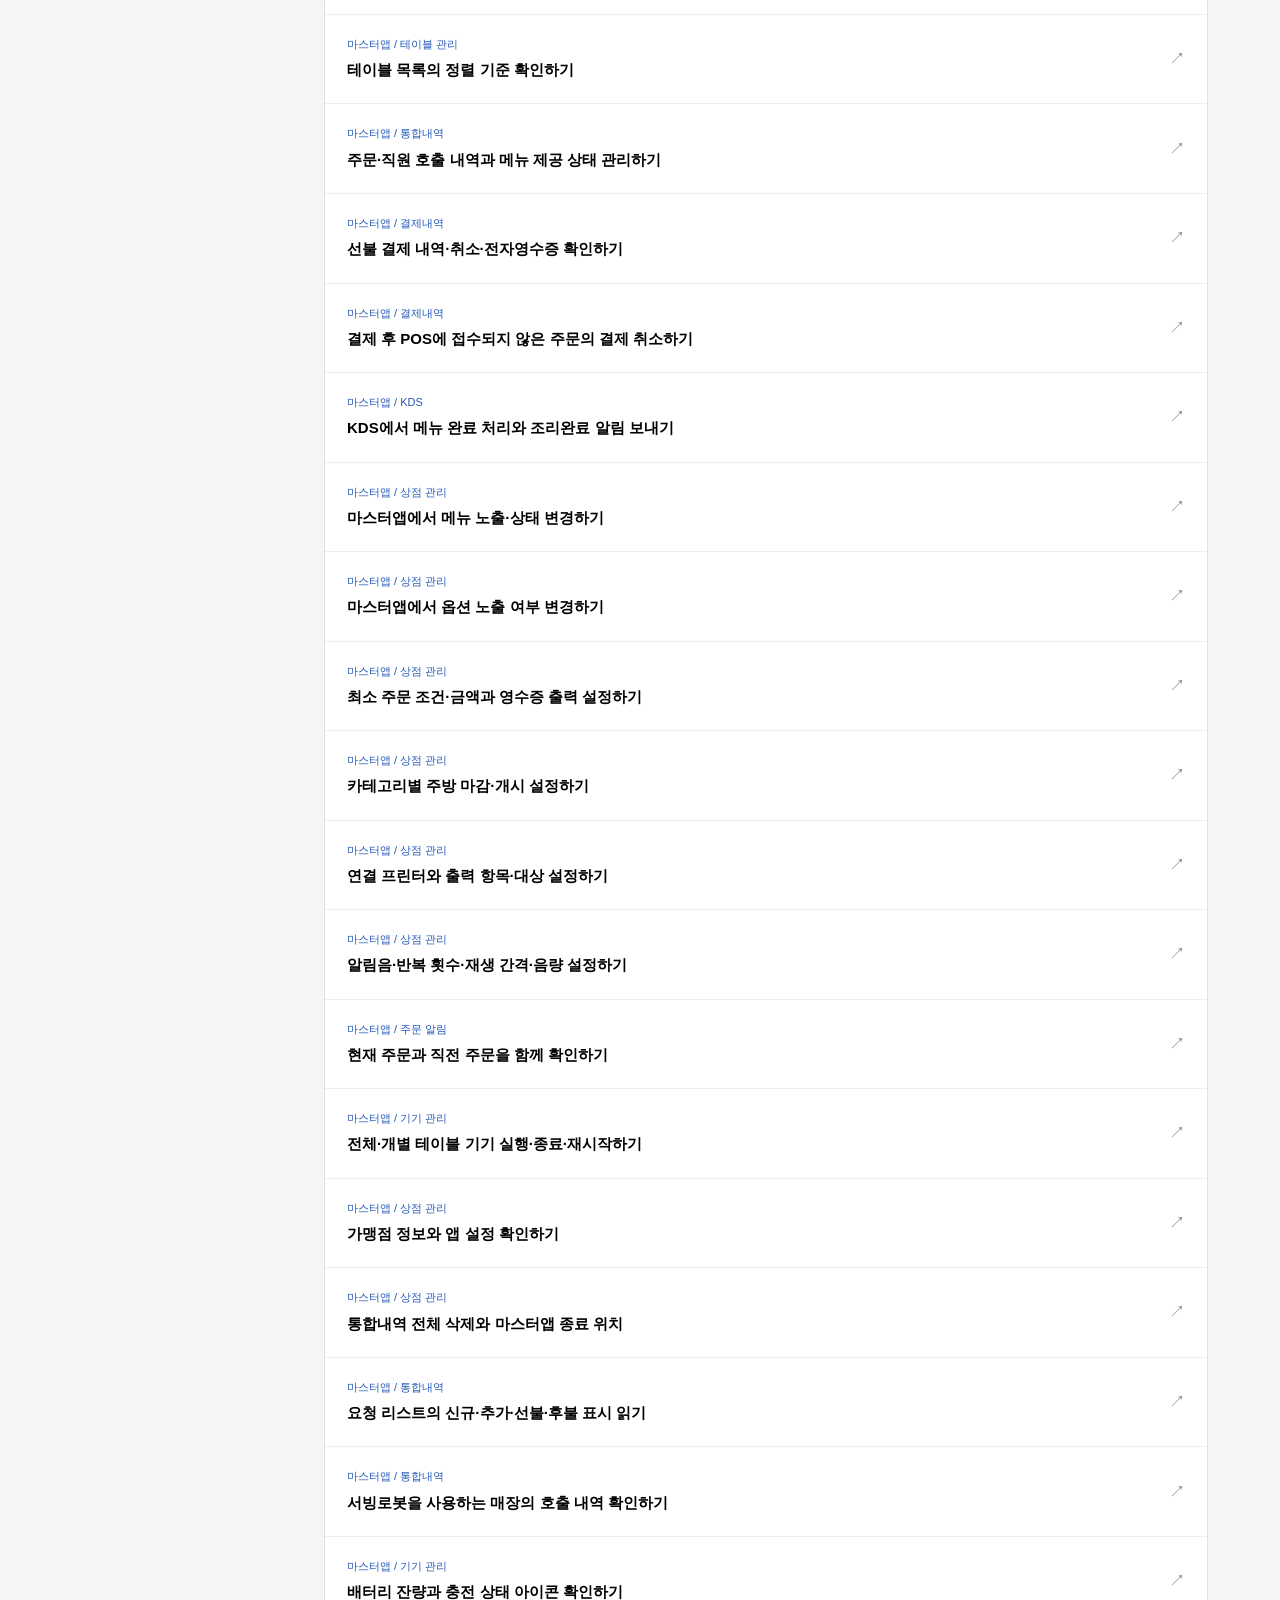
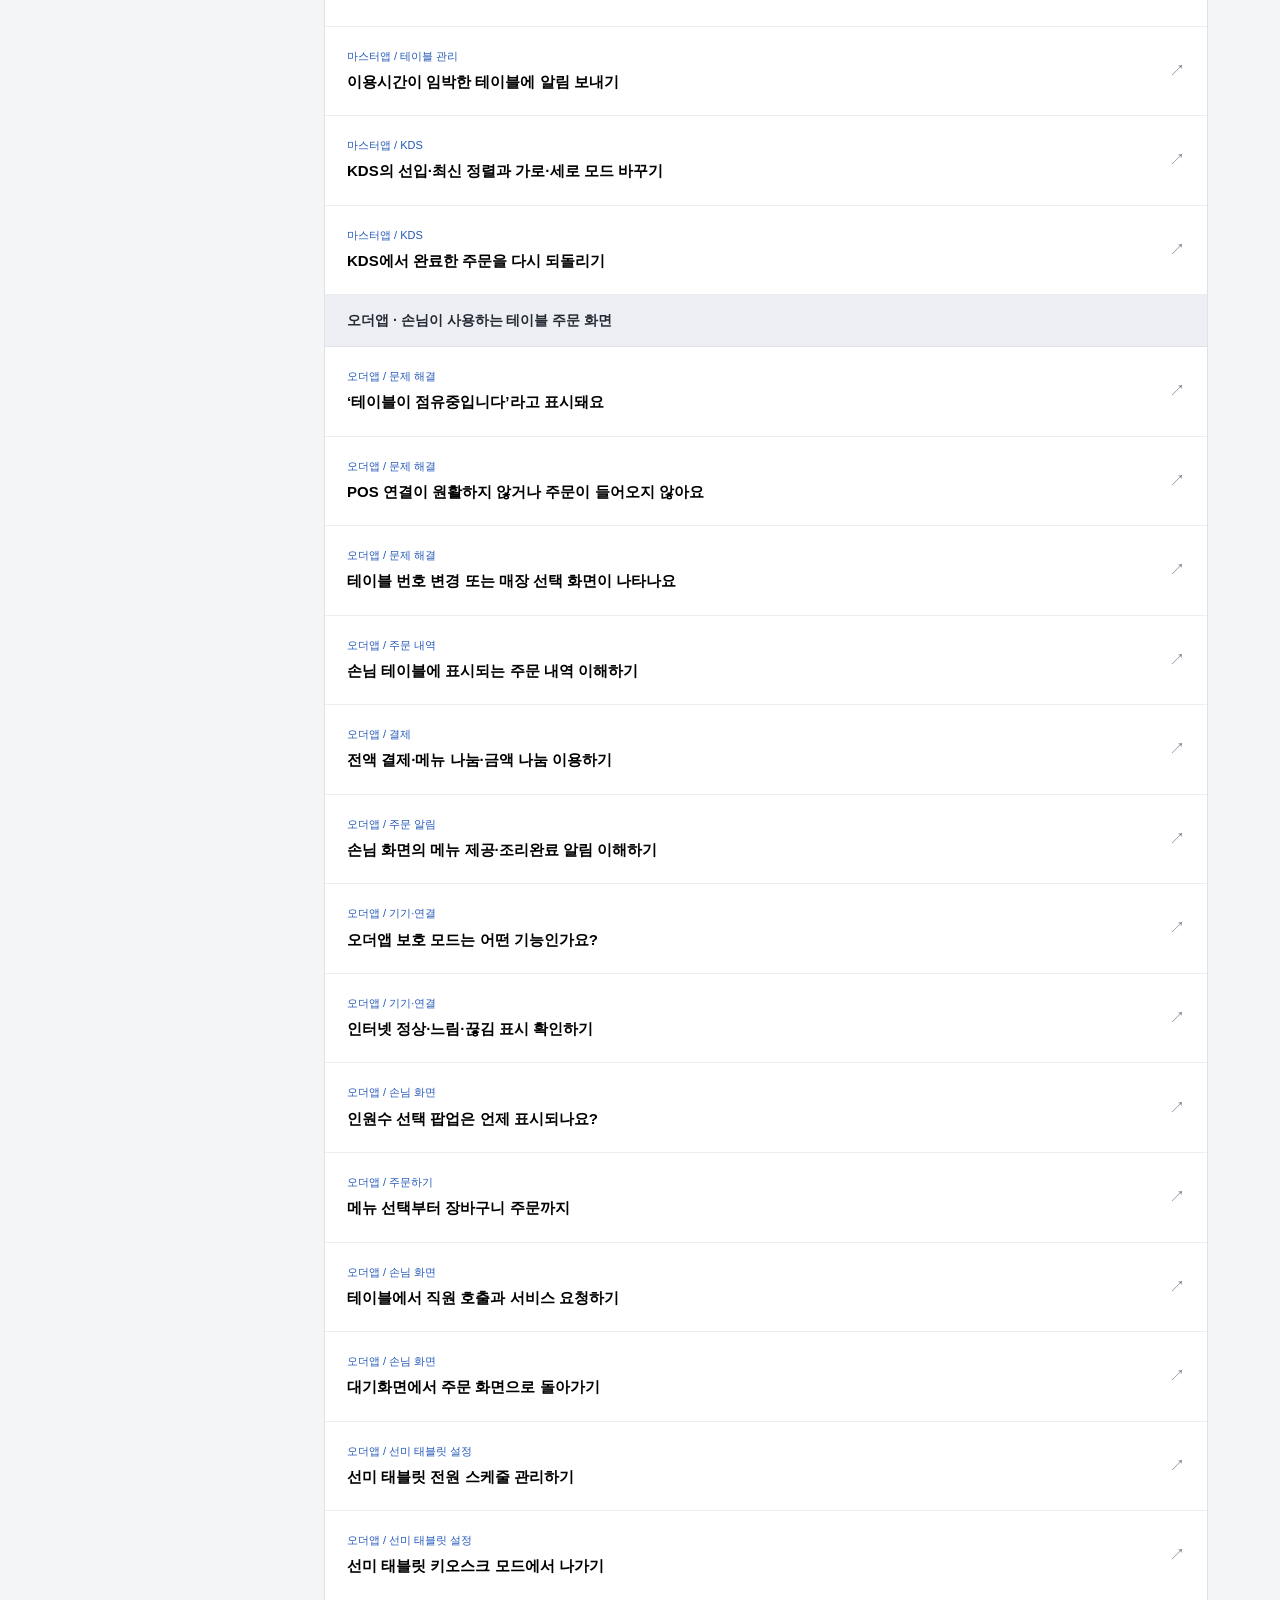
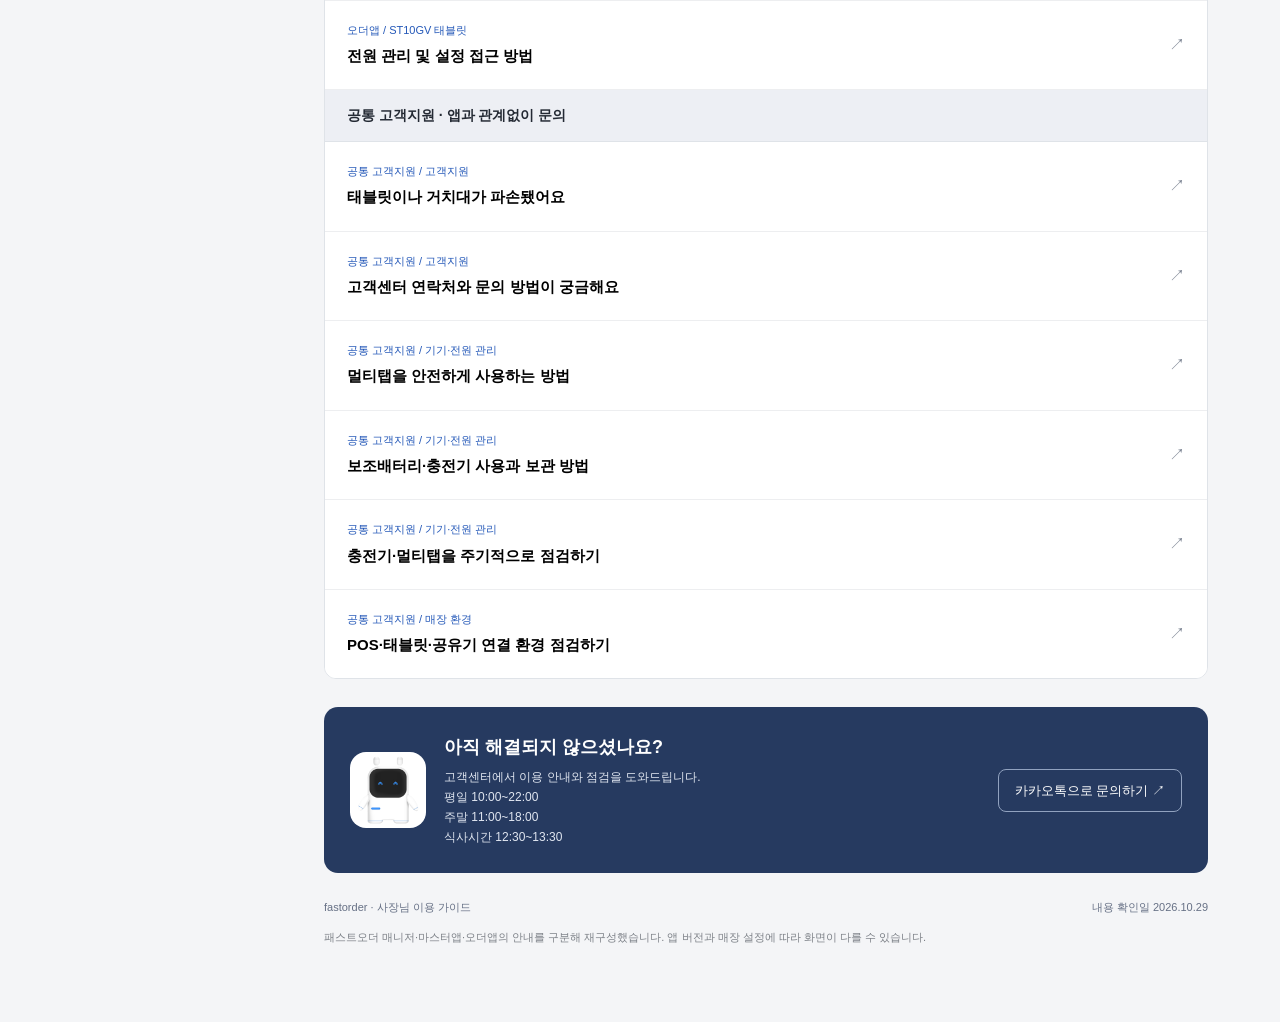
==== commit 413be0dc: "Separate weekday and weekend hours on homepage" ====
--- a/index.html
+++ b/index.html
@@ -35,11 +35,11 @@
 <body>
 <a class="skip" href="#main">본문 바로가기</a>
 <header><div class="bar"><a href="./" class="brand" aria-label="패스트오더 사장님 이용 가이드"><img class="brand-logo" src="assets/fastorder-logo-black.png" alt="패스트오더"><small>사장님 이용 가이드</small></a><button type="button" class="text-size-toggle" data-text-size aria-pressed="false">큰 글씨</button><a href="#support" class="contact">도움이 필요하세요? ↗</a></div></header>
-<div class="layout"><aside><label class="mobile-app-label" for="mobile-app">가이드 선택<select id="mobile-app" aria-label="앱별 가이드 선택"></select></label><p class="label">OWNER'S GUIDE</p><nav aria-label="앱별 가이드" id="nav"></nav><div class="sidehelp">해결이 어려우신가요?<a href="tel:15332643">1533-2643 ↗</a>패스트오더 고객센터<br>평일 10:00~22:00 · 주말 11:00~18:00<br>식사시간 12:30~13:30</div></aside>
+<div class="layout"><aside><label class="mobile-app-label" for="mobile-app">가이드 선택<select id="mobile-app" aria-label="앱별 가이드 선택"></select></label><p class="label">OWNER'S GUIDE</p><nav aria-label="앱별 가이드" id="nav"></nav><div class="sidehelp">해결이 어려우신가요?<a href="tel:15332643">1533-2643 ↗</a>패스트오더 고객센터<br>평일 10:00~22:00<br>주말 11:00~18:00<br>식사시간 12:30~13:30</div></aside>
 <main id="main"><section class="hero"><img class="hero-character" src="assets/fastorder-character.png" alt="" width="160" height="160"><div class="eyebrow">FASTORDER HELP CENTER</div><h1>사장님의 매장 운영,<br>조금 더 쉽게.</h1><p>먼저 사용 중인 앱을 선택하세요. 앱마다 할 수 있는 일이 달라요.</p><div class="searchbox"><span aria-hidden="true">⌕</span><input id="search" type="search" placeholder="선택한 앱에서 검색하기" aria-label="가이드 검색"><button id="clear" aria-label="검색어 지우기" hidden>×</button></div><div class="tags"><button data-query="메뉴">메뉴 관리</button><button data-query="주문">주문 내역</button><button data-query="연결">연결 문제</button></div></section>
 <details class="app-chooser" id="app-chooser" open><summary>앱별 화면과 사용 대상 확인하기 <span aria-hidden="true">⌄</span></summary><div class="appcards" id="appcards"></div></details>
 <section aria-label="선택한 앱의 안내"><div class="appcontext" id="appcontext"></div><div class="filters" id="filters" aria-label="선택한 앱 내 분류"></div><div class="sectiontop"><h2 id="listtitle">이용 가이드</h2><span id="count" role="status" aria-live="polite"></span></div><div id="results" class="list"></div></section>
-<section class="support" id="support"><img class="support-character" src="assets/fastorder-character-smile.png" alt="" width="76" height="76" loading="lazy"><div><h2>아직 해결되지 않으셨나요?</h2><p>고객센터에서 이용 안내와 점검을 도와드립니다.<br>평일 10:00~22:00 · 주말 11:00~18:00<br>식사시간 12:30~13:30</p></div><a href="https://pf.kakao.com/_xoxjJxexj" target="_blank" rel="noopener noreferrer">카카오톡으로 문의하기 ↗</a></section>
+<section class="support" id="support"><img class="support-character" src="assets/fastorder-character-smile.png" alt="" width="76" height="76" loading="lazy"><div><h2>아직 해결되지 않으셨나요?</h2><p>고객센터에서 이용 안내와 점검을 도와드립니다.<br>평일 10:00~22:00<br>주말 11:00~18:00<br>식사시간 12:30~13:30</p></div><a href="https://pf.kakao.com/_xoxjJxexj" target="_blank" rel="noopener noreferrer">카카오톡으로 문의하기 ↗</a></section>
 <footer><span>fastorder · 사장님 이용 가이드</span><span>내용 확인일 2026.10.29</span></footer><p class="note">패스트오더 매니저·마스터앱·오더앱의 안내를 구분해 재구성했습니다. 앱 버전과 매장 설정에 따라 화면이 다를 수 있습니다.</p>
 </main></div>
 <dialog id="detail" aria-labelledby="article-title"><div class="dialogtop"><span id="article-category"></span><button type="button" class="text-size-toggle" data-text-size aria-pressed="false">큰 글씨</button><button class="close" aria-label="안내 닫기">×</button></div><article class="article" id="article"></article></dialog>
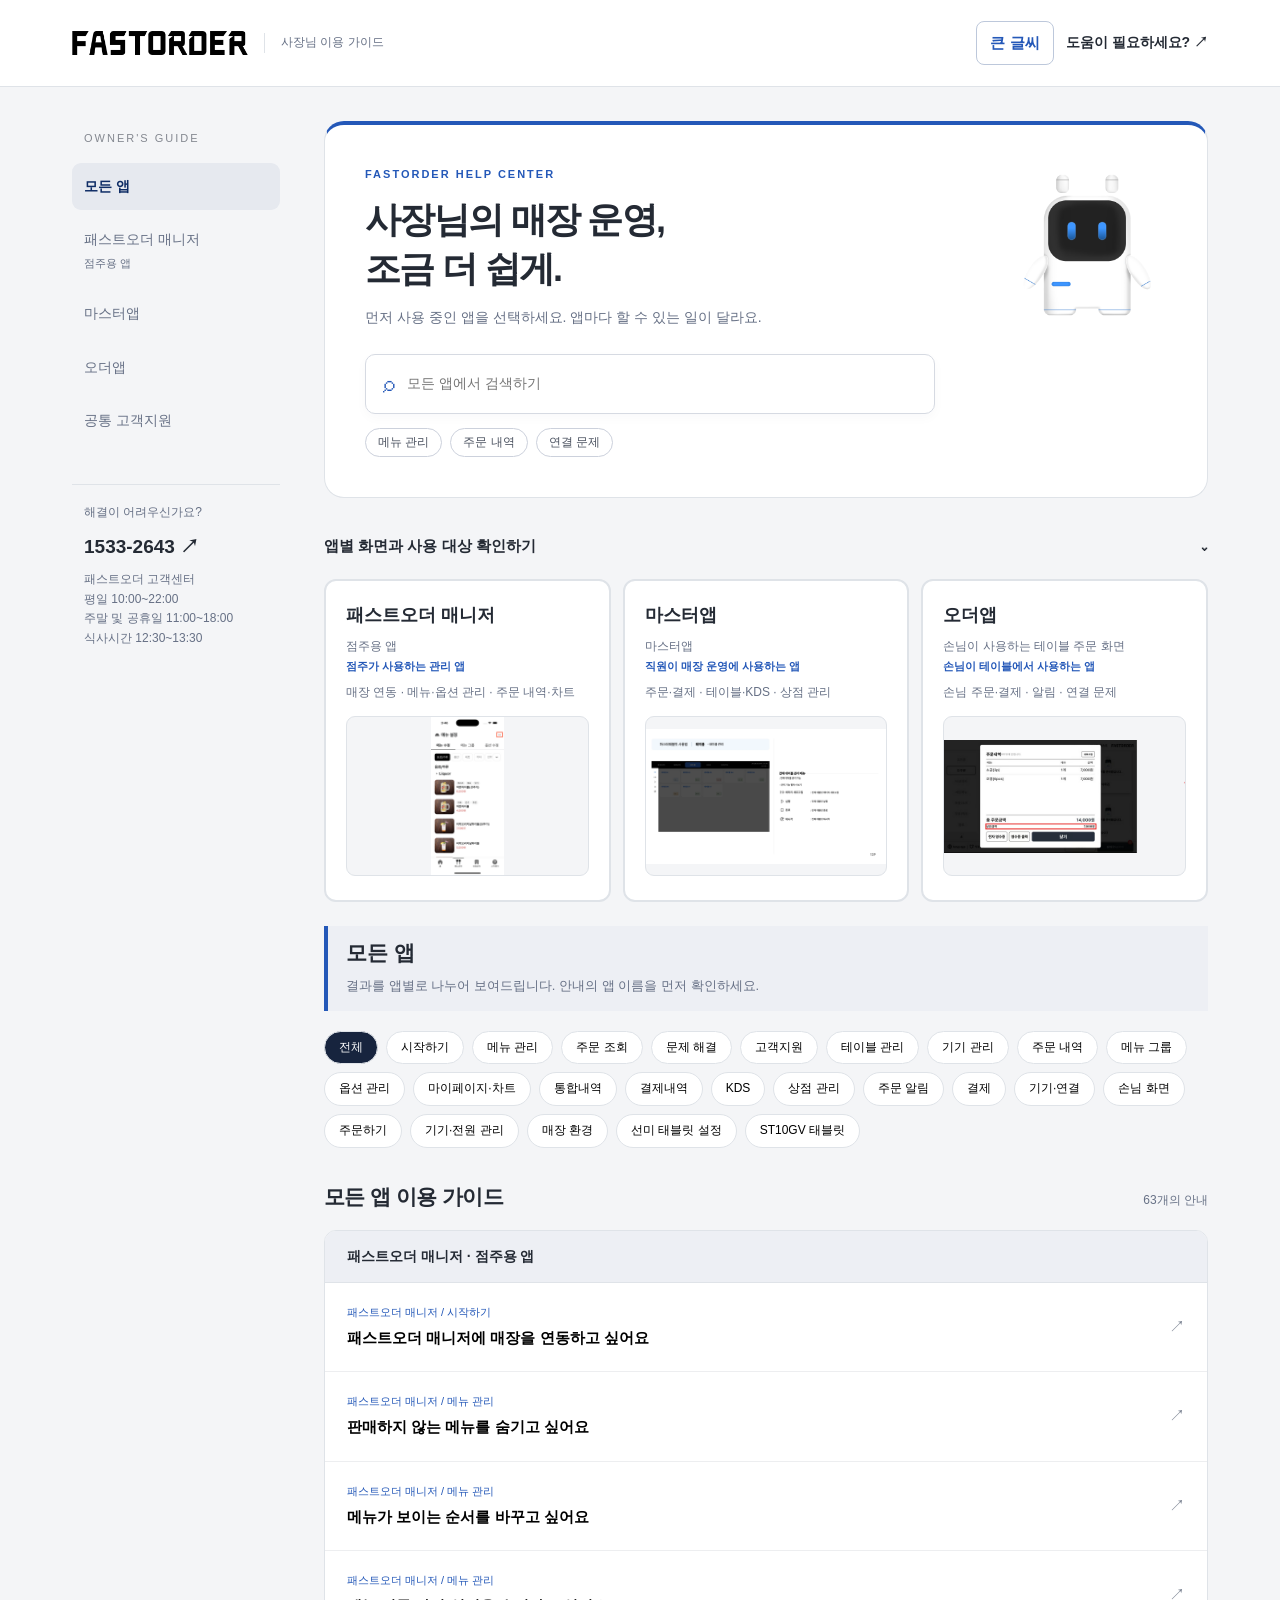
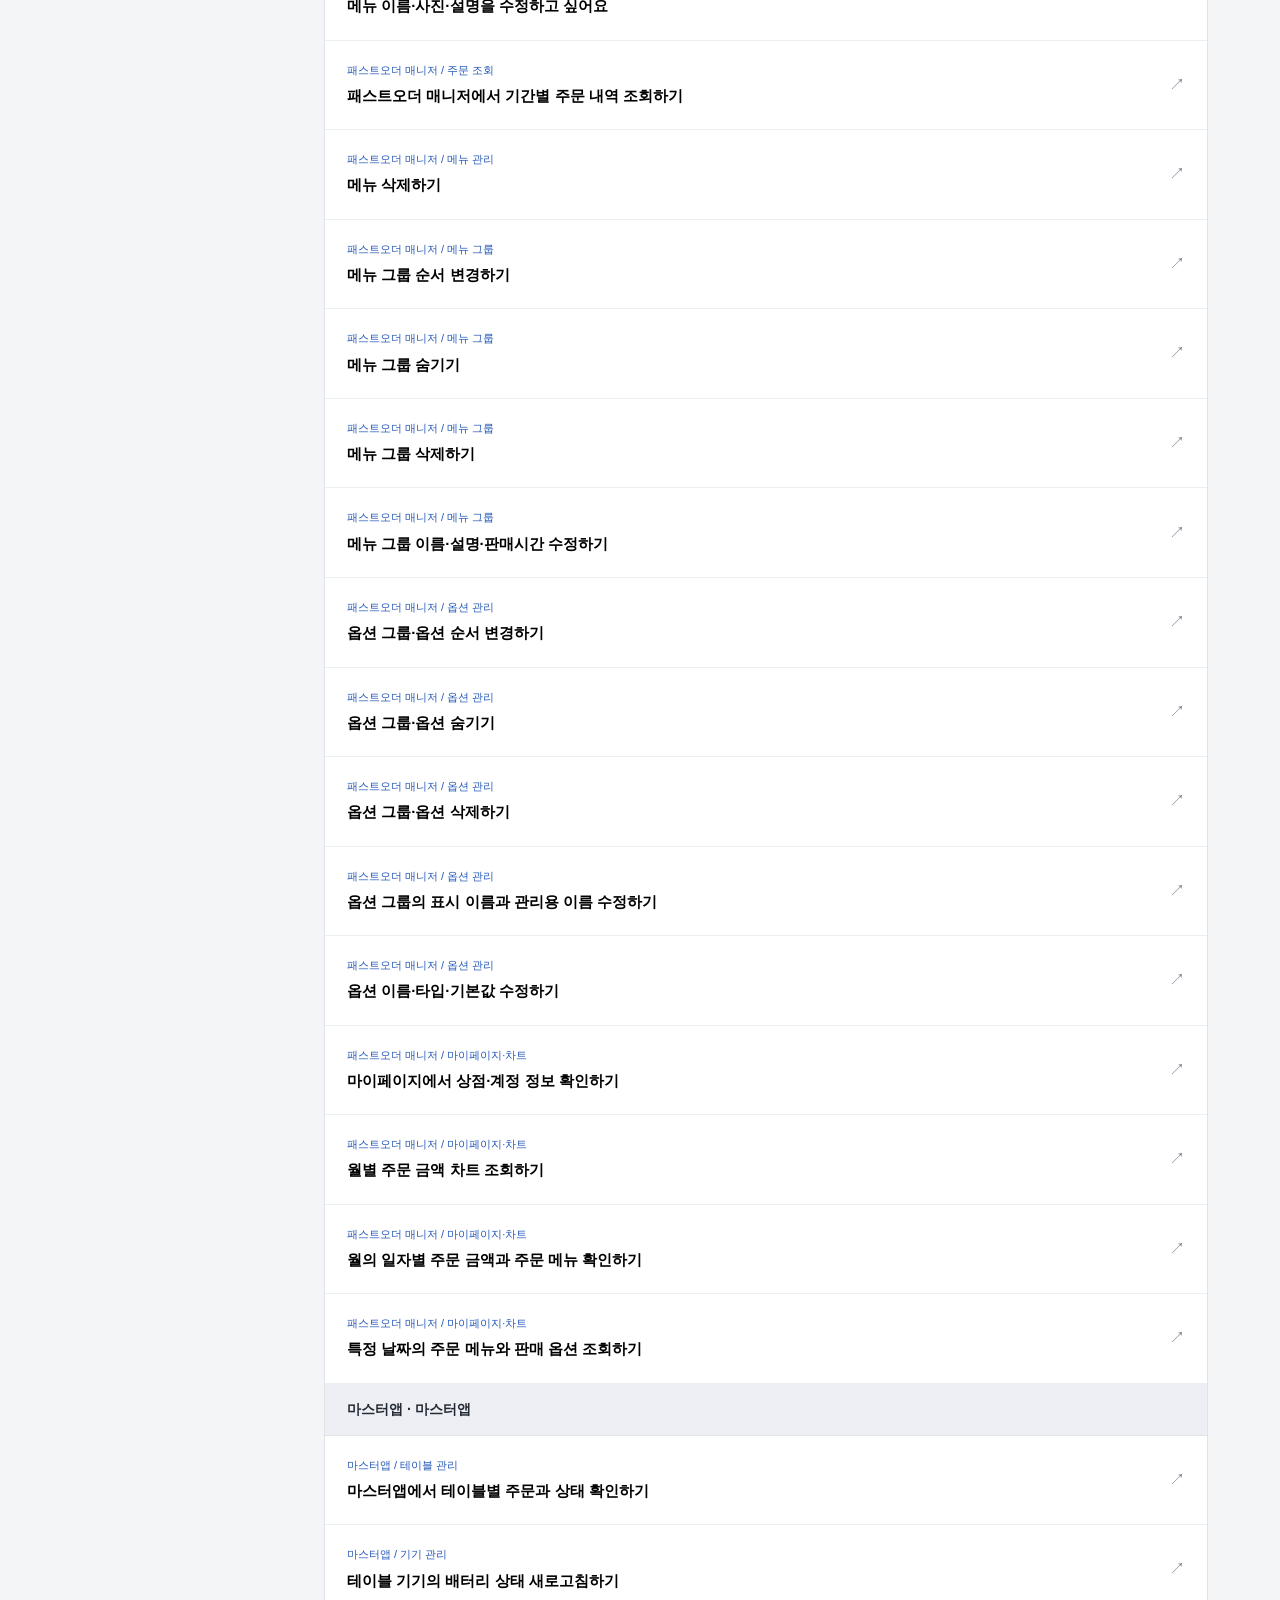
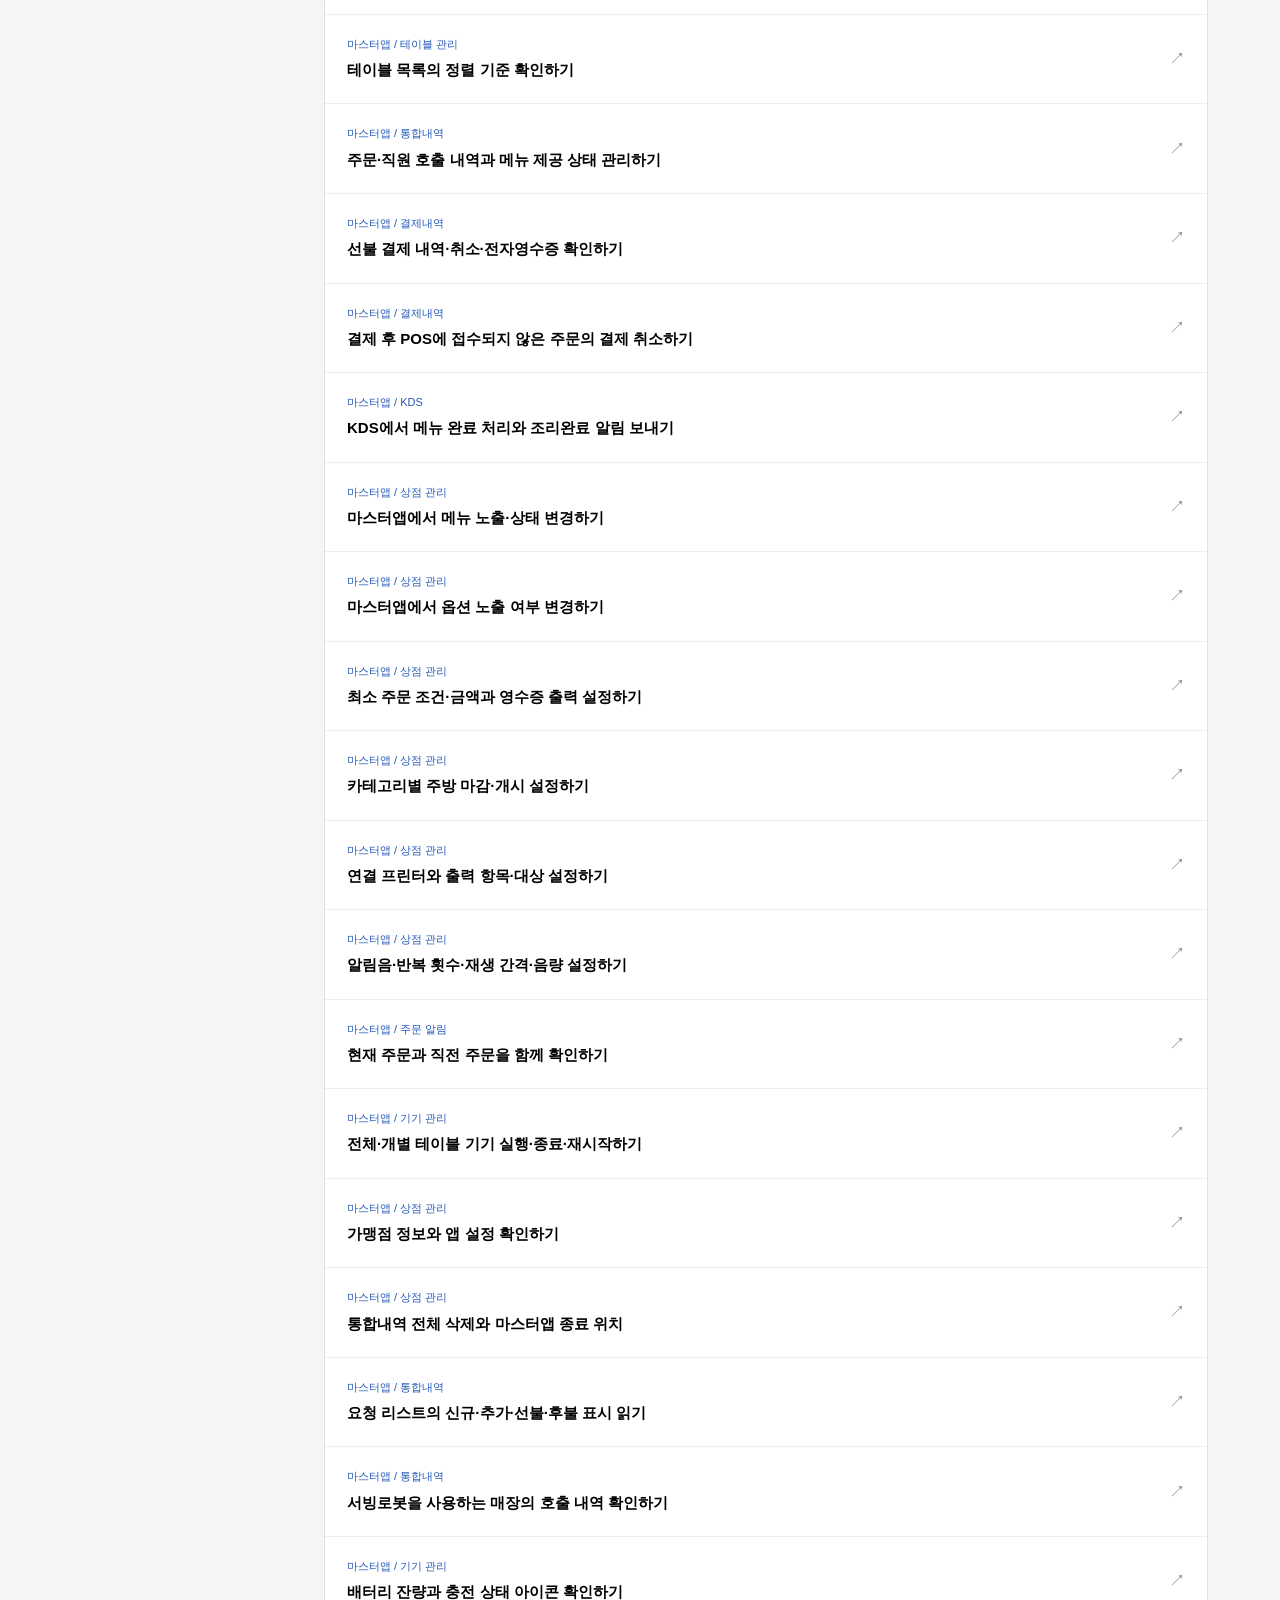
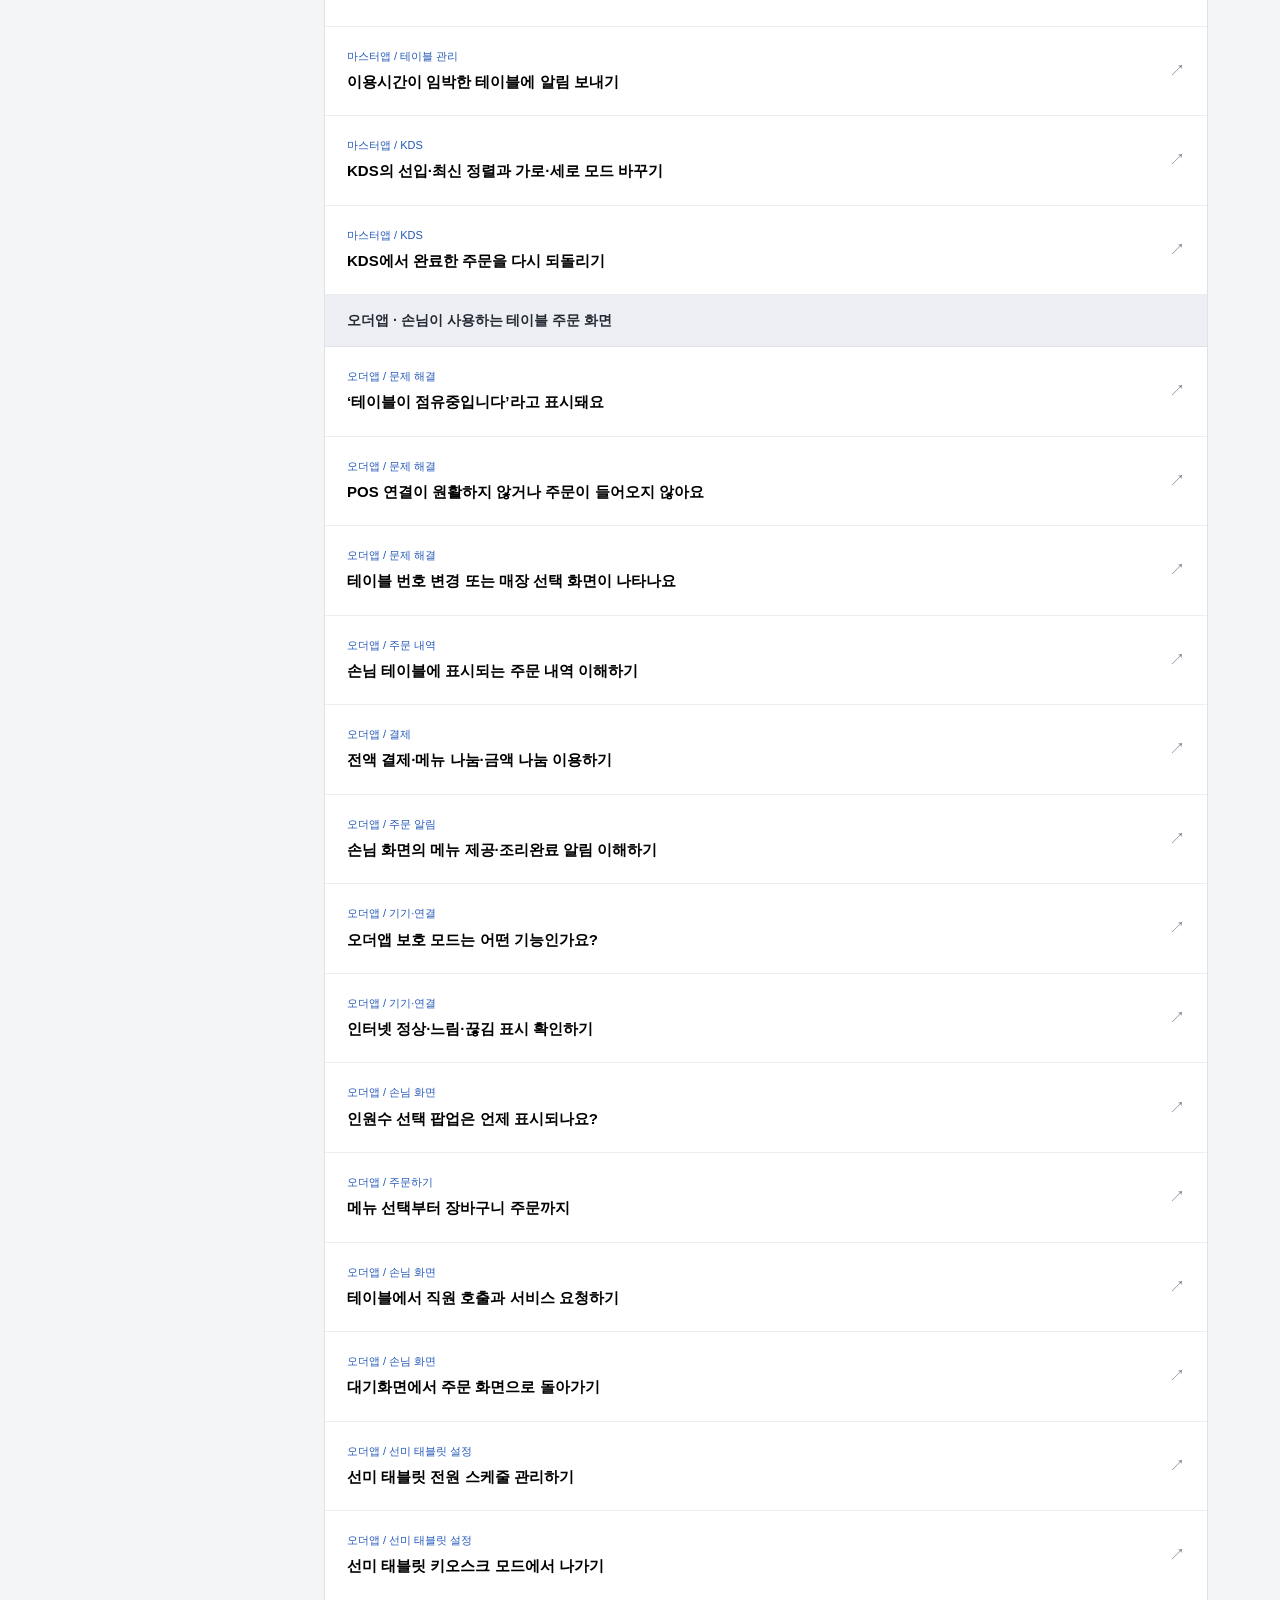
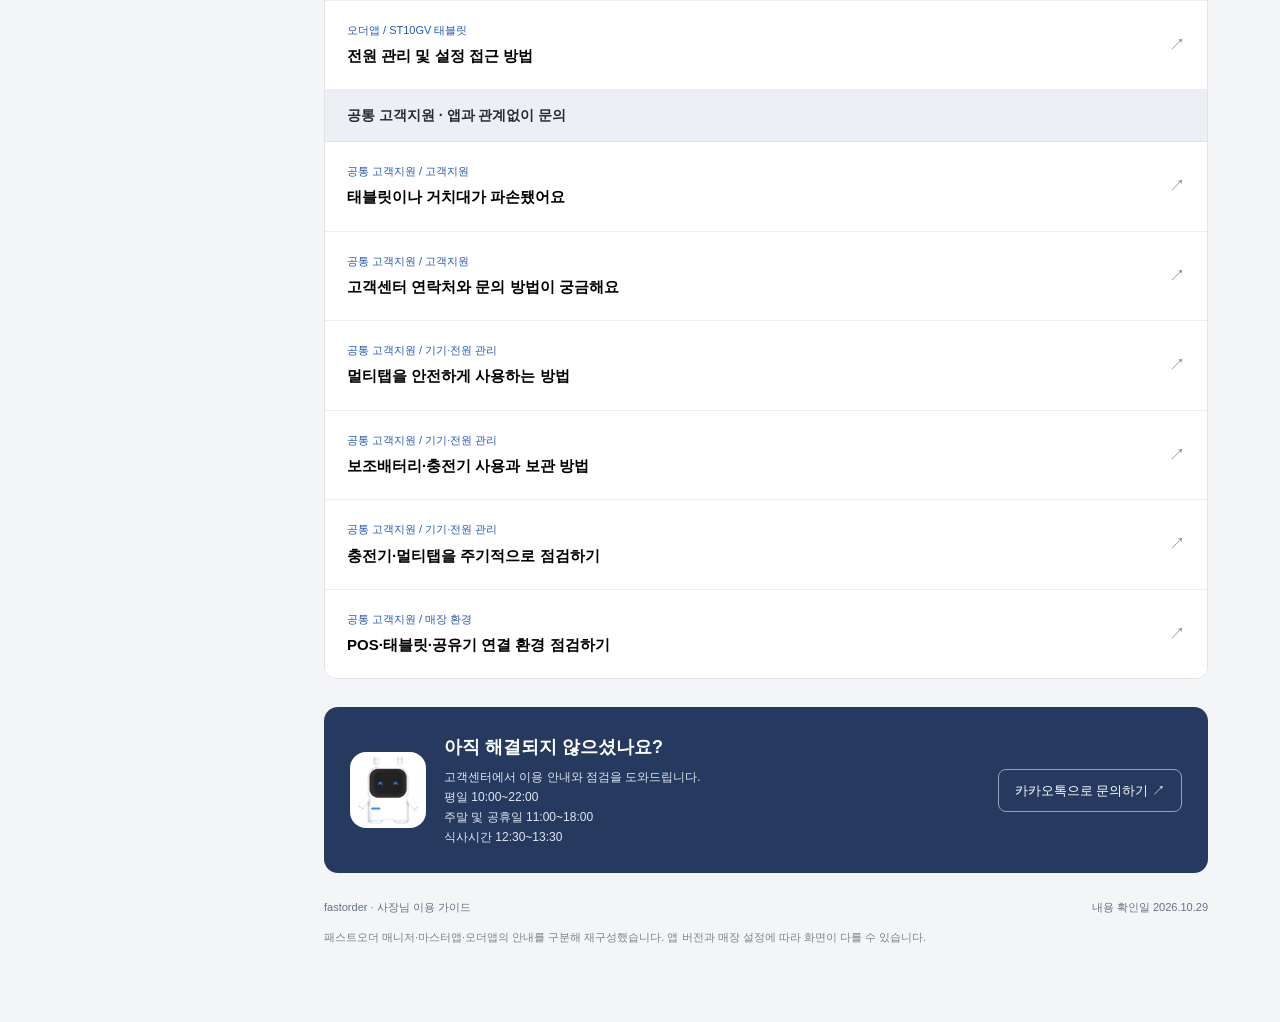
==== commit 0bc688d4: "Include public holidays in support hours" ====
--- a/index.html
+++ b/index.html
@@ -35,11 +35,11 @@
 <body>
 <a class="skip" href="#main">본문 바로가기</a>
 <header><div class="bar"><a href="./" class="brand" aria-label="패스트오더 사장님 이용 가이드"><img class="brand-logo" src="assets/fastorder-logo-black.png" alt="패스트오더"><small>사장님 이용 가이드</small></a><button type="button" class="text-size-toggle" data-text-size aria-pressed="false">큰 글씨</button><a href="#support" class="contact">도움이 필요하세요? ↗</a></div></header>
-<div class="layout"><aside><label class="mobile-app-label" for="mobile-app">가이드 선택<select id="mobile-app" aria-label="앱별 가이드 선택"></select></label><p class="label">OWNER'S GUIDE</p><nav aria-label="앱별 가이드" id="nav"></nav><div class="sidehelp">해결이 어려우신가요?<a href="tel:15332643">1533-2643 ↗</a>패스트오더 고객센터<br>평일 10:00~22:00<br>주말 11:00~18:00<br>식사시간 12:30~13:30</div></aside>
+<div class="layout"><aside><label class="mobile-app-label" for="mobile-app">가이드 선택<select id="mobile-app" aria-label="앱별 가이드 선택"></select></label><p class="label">OWNER'S GUIDE</p><nav aria-label="앱별 가이드" id="nav"></nav><div class="sidehelp">해결이 어려우신가요?<a href="tel:15332643">1533-2643 ↗</a>패스트오더 고객센터<br>평일 10:00~22:00<br>주말 및 공휴일 11:00~18:00<br>식사시간 12:30~13:30</div></aside>
 <main id="main"><section class="hero"><img class="hero-character" src="assets/fastorder-character.png" alt="" width="160" height="160"><div class="eyebrow">FASTORDER HELP CENTER</div><h1>사장님의 매장 운영,<br>조금 더 쉽게.</h1><p>먼저 사용 중인 앱을 선택하세요. 앱마다 할 수 있는 일이 달라요.</p><div class="searchbox"><span aria-hidden="true">⌕</span><input id="search" type="search" placeholder="선택한 앱에서 검색하기" aria-label="가이드 검색"><button id="clear" aria-label="검색어 지우기" hidden>×</button></div><div class="tags"><button data-query="메뉴">메뉴 관리</button><button data-query="주문">주문 내역</button><button data-query="연결">연결 문제</button></div></section>
 <details class="app-chooser" id="app-chooser" open><summary>앱별 화면과 사용 대상 확인하기 <span aria-hidden="true">⌄</span></summary><div class="appcards" id="appcards"></div></details>
 <section aria-label="선택한 앱의 안내"><div class="appcontext" id="appcontext"></div><div class="filters" id="filters" aria-label="선택한 앱 내 분류"></div><div class="sectiontop"><h2 id="listtitle">이용 가이드</h2><span id="count" role="status" aria-live="polite"></span></div><div id="results" class="list"></div></section>
-<section class="support" id="support"><img class="support-character" src="assets/fastorder-character-smile.png" alt="" width="76" height="76" loading="lazy"><div><h2>아직 해결되지 않으셨나요?</h2><p>고객센터에서 이용 안내와 점검을 도와드립니다.<br>평일 10:00~22:00<br>주말 11:00~18:00<br>식사시간 12:30~13:30</p></div><a href="https://pf.kakao.com/_xoxjJxexj" target="_blank" rel="noopener noreferrer">카카오톡으로 문의하기 ↗</a></section>
+<section class="support" id="support"><img class="support-character" src="assets/fastorder-character-smile.png" alt="" width="76" height="76" loading="lazy"><div><h2>아직 해결되지 않으셨나요?</h2><p>고객센터에서 이용 안내와 점검을 도와드립니다.<br>평일 10:00~22:00<br>주말 및 공휴일 11:00~18:00<br>식사시간 12:30~13:30</p></div><a href="https://pf.kakao.com/_xoxjJxexj" target="_blank" rel="noopener noreferrer">카카오톡으로 문의하기 ↗</a></section>
 <footer><span>fastorder · 사장님 이용 가이드</span><span>내용 확인일 2026.10.29</span></footer><p class="note">패스트오더 매니저·마스터앱·오더앱의 안내를 구분해 재구성했습니다. 앱 버전과 매장 설정에 따라 화면이 다를 수 있습니다.</p>
 </main></div>
 <dialog id="detail" aria-labelledby="article-title"><div class="dialogtop"><span id="article-category"></span><button type="button" class="text-size-toggle" data-text-size aria-pressed="false">큰 글씨</button><button class="close" aria-label="안내 닫기">×</button></div><article class="article" id="article"></article></dialog>
@@ -61,7 +61,7 @@
 const scope=guides.filter(g=>!g.hidden&&(selectedApp==='all'||g.app===selectedApp)),cats=['전체',...new Set(scope.map(g=>g.category))],filters=document.querySelector('#filters');filters.replaceChildren();cats.forEach(c=>{const b=document.createElement('button');b.textContent=c;b.classList.toggle('active',c===selected);b.setAttribute('aria-pressed',String(c===selected));b.onclick=()=>{selected=c;render()};filters.append(b)});
 const filtered=scope.filter(g=>(selected==='전체'||g.category===selected)&&[apps[g.app].name,apps[g.app].official,g.title,g.keywords,g.intro,...g.steps,g.tip||''].join(' ').toLowerCase().includes(q));document.querySelector('#count').textContent=filtered.length+'개의 안내';results.replaceChildren();if(!filtered.length){const p=document.createElement('p');p.className='empty';p.textContent='선택한 앱에 일치하는 안내가 없습니다. 다른 검색어나 ‘모든 앱에서 검색’을 이용해 주세요.';results.append(p)}
 Object.keys(apps).forEach(app=>{const group=filtered.filter(g=>g.app===app);if(!group.length)return;if(selectedApp==='all'){const h=document.createElement('h3');h.className='groupheading';h.textContent=apps[app].name+' · '+apps[app].official;results.append(h)}group.forEach(g=>{const b=document.createElement('button');b.className='row';b.innerHTML='<span><span class="category">'+apps[g.app].name+' / '+escapeHTML(g.category)+'</span><strong>'+escapeHTML(g.title)+'</strong></span><span class="arrow" aria-hidden="true">↗</span>';b.onclick=()=>openGuide(g.id);results.append(b)})})}
-function openGuide(id){const g=guides.find(g=>g.id===id&&!g.hidden);if(!g)return;const a=apps[g.app];selectedApp=g.app;selected='전체';render();document.querySelector('#article-category').textContent=a.name+' / '+g.category;document.querySelector('#article').innerHTML='<h2 id="article-title">'+escapeHTML(g.title)+'</h2><div class="device"><strong>사용하는 앱: '+a.name+'</strong><br>'+a.official+'<br>'+a.device+'</div><p>'+escapeHTML(g.intro)+'</p><ol>'+g.steps.map((s,i)=>'<li><span class="stepdevice">'+escapeHTML(g.devices?g.devices[i]:a.name)+'</span>'+escapeHTML(s)+mediaHTML(g,i+1)+'</li>').join('')+'</ol>'+(g.tip?'<div class="tip">'+escapeHTML(g.tip)+'</div>':'')+'<p><a href="tel:15332643">전화 문의 1533-2643</a> · <a href="https://pf.kakao.com/_xoxjJxexj" target="_blank" rel="noopener noreferrer">카카오톡으로 문의하기 ↗</a><br>고객센터 운영시간: 평일 10:00~22:00 · 주말 11:00~18:00<br>식사시간 12:30~13:30</p>';document.querySelectorAll('[data-gif]').forEach(b=>b.onclick=()=>{const playing=b.getAttribute('aria-pressed')==='true';document.getElementById(b.dataset.image).src=assetURL(playing?b.dataset.poster:b.dataset.gif);b.setAttribute('aria-pressed',String(!playing));b.textContent=playing?'▶ GIF 시연 재생':'Ⅱ GIF 시연 멈추기'});dialog.showModal();dialog.scrollTop=0;history.replaceState(null,'','#guide-'+id)}
+function openGuide(id){const g=guides.find(g=>g.id===id&&!g.hidden);if(!g)return;const a=apps[g.app];selectedApp=g.app;selected='전체';render();document.querySelector('#article-category').textContent=a.name+' / '+g.category;document.querySelector('#article').innerHTML='<h2 id="article-title">'+escapeHTML(g.title)+'</h2><div class="device"><strong>사용하는 앱: '+a.name+'</strong><br>'+a.official+'<br>'+a.device+'</div><p>'+escapeHTML(g.intro)+'</p><ol>'+g.steps.map((s,i)=>'<li><span class="stepdevice">'+escapeHTML(g.devices?g.devices[i]:a.name)+'</span>'+escapeHTML(s)+mediaHTML(g,i+1)+'</li>').join('')+'</ol>'+(g.tip?'<div class="tip">'+escapeHTML(g.tip)+'</div>':'')+'<p><a href="tel:15332643">전화 문의 1533-2643</a> · <a href="https://pf.kakao.com/_xoxjJxexj" target="_blank" rel="noopener noreferrer">카카오톡으로 문의하기 ↗</a><br>고객센터 운영시간: 평일 10:00~22:00 · 주말 및 공휴일 11:00~18:00<br>식사시간 12:30~13:30</p>';document.querySelectorAll('[data-gif]').forEach(b=>b.onclick=()=>{const playing=b.getAttribute('aria-pressed')==='true';document.getElementById(b.dataset.image).src=assetURL(playing?b.dataset.poster:b.dataset.gif);b.setAttribute('aria-pressed',String(!playing));b.textContent=playing?'▶ GIF 시연 재생':'Ⅱ GIF 시연 멈추기'});dialog.showModal();dialog.scrollTop=0;history.replaceState(null,'','#guide-'+id)}
 search.addEventListener('input',render);document.querySelector('#clear').onclick=()=>{search.value='';render();search.focus()};document.querySelectorAll('[data-query]').forEach(b=>b.onclick=()=>{selectedApp=b.dataset.query==='연결'?'order':'owner';selected='전체';search.value=b.dataset.query;render();search.focus()});document.querySelector('.close').onclick=()=>dialog.close();dialog.addEventListener('click',e=>{if(e.target===dialog){const r=dialog.getBoundingClientRect();if(e.clientX<r.left||e.clientX>r.right||e.clientY<r.top||e.clientY>r.bottom)dialog.close()}});dialog.addEventListener('close',()=>history.replaceState(null,'',location.pathname+location.search));render();if(location.hash.startsWith('#guide-'))openGuide(location.hash.slice(7));
 
 })().catch(()=>{document.querySelector('#results').textContent='안내를 불러오지 못했습니다. 페이지를 새로고침해 주세요.'});
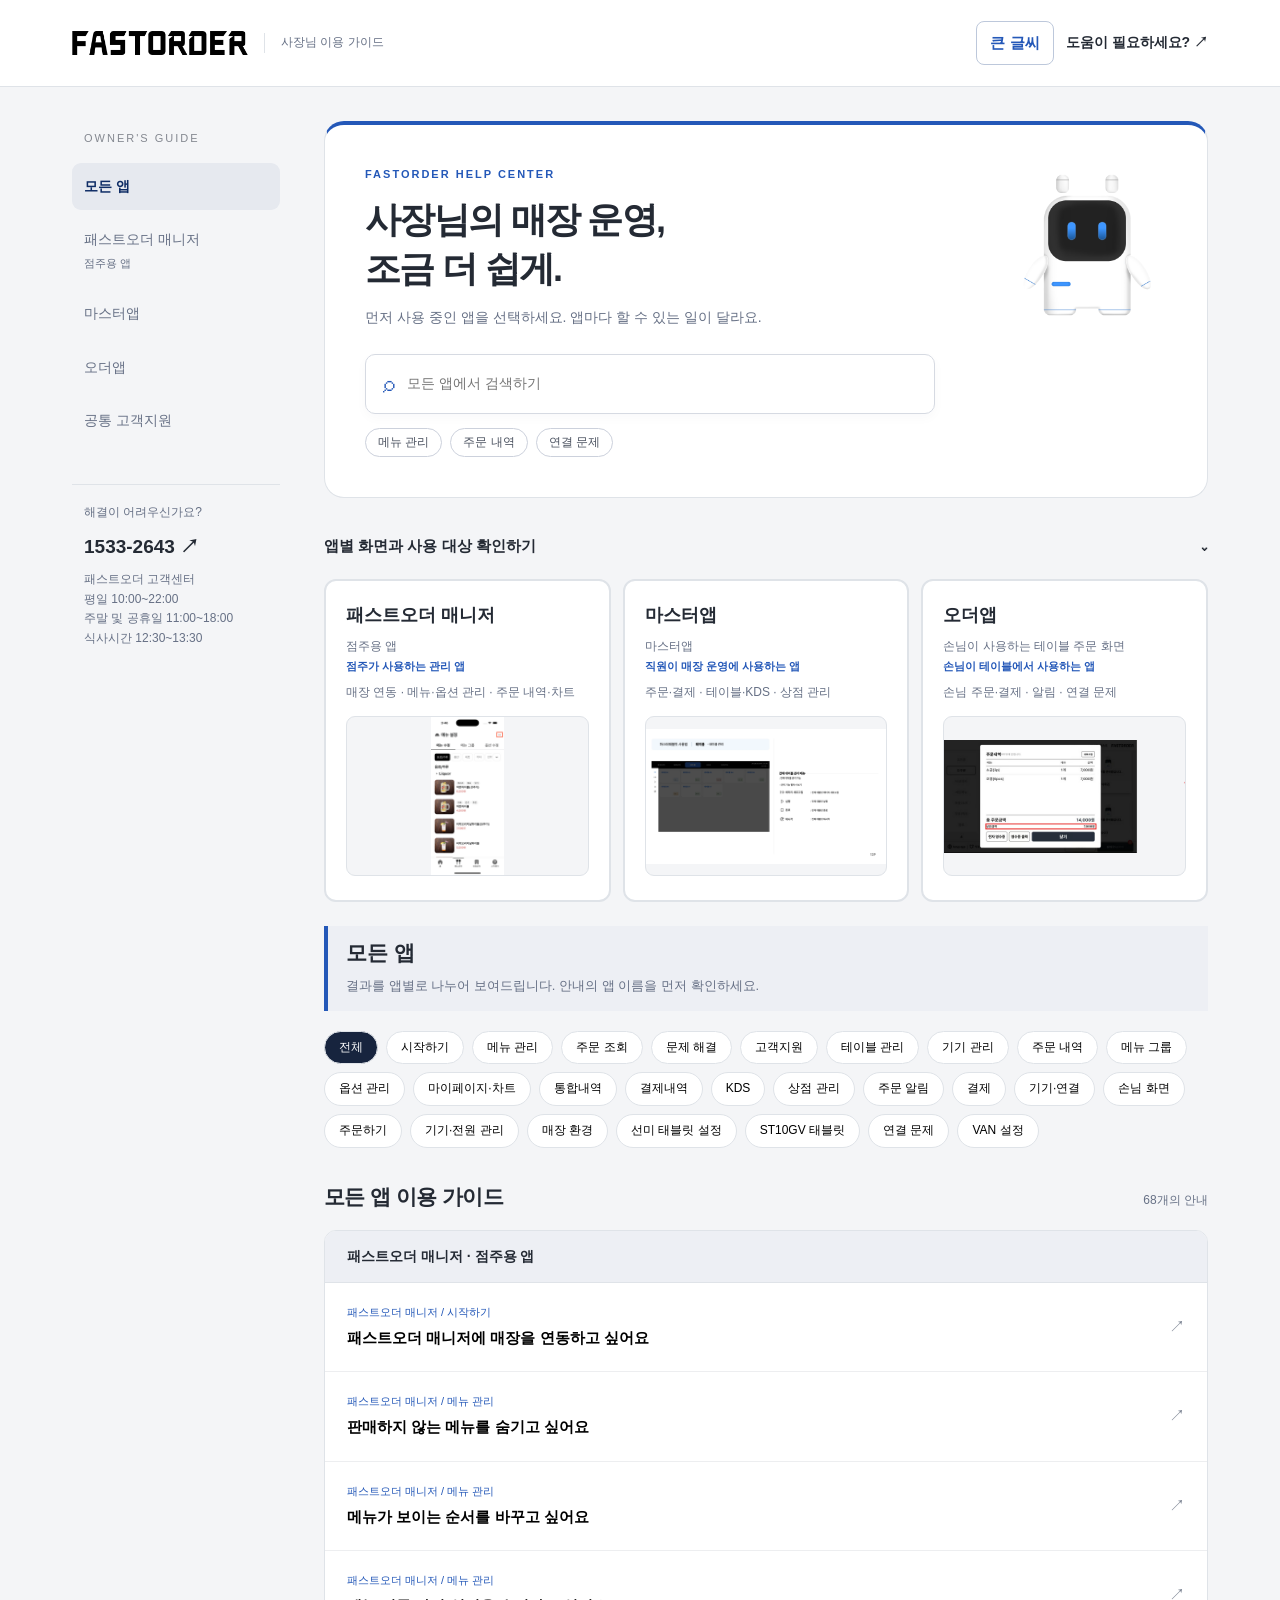
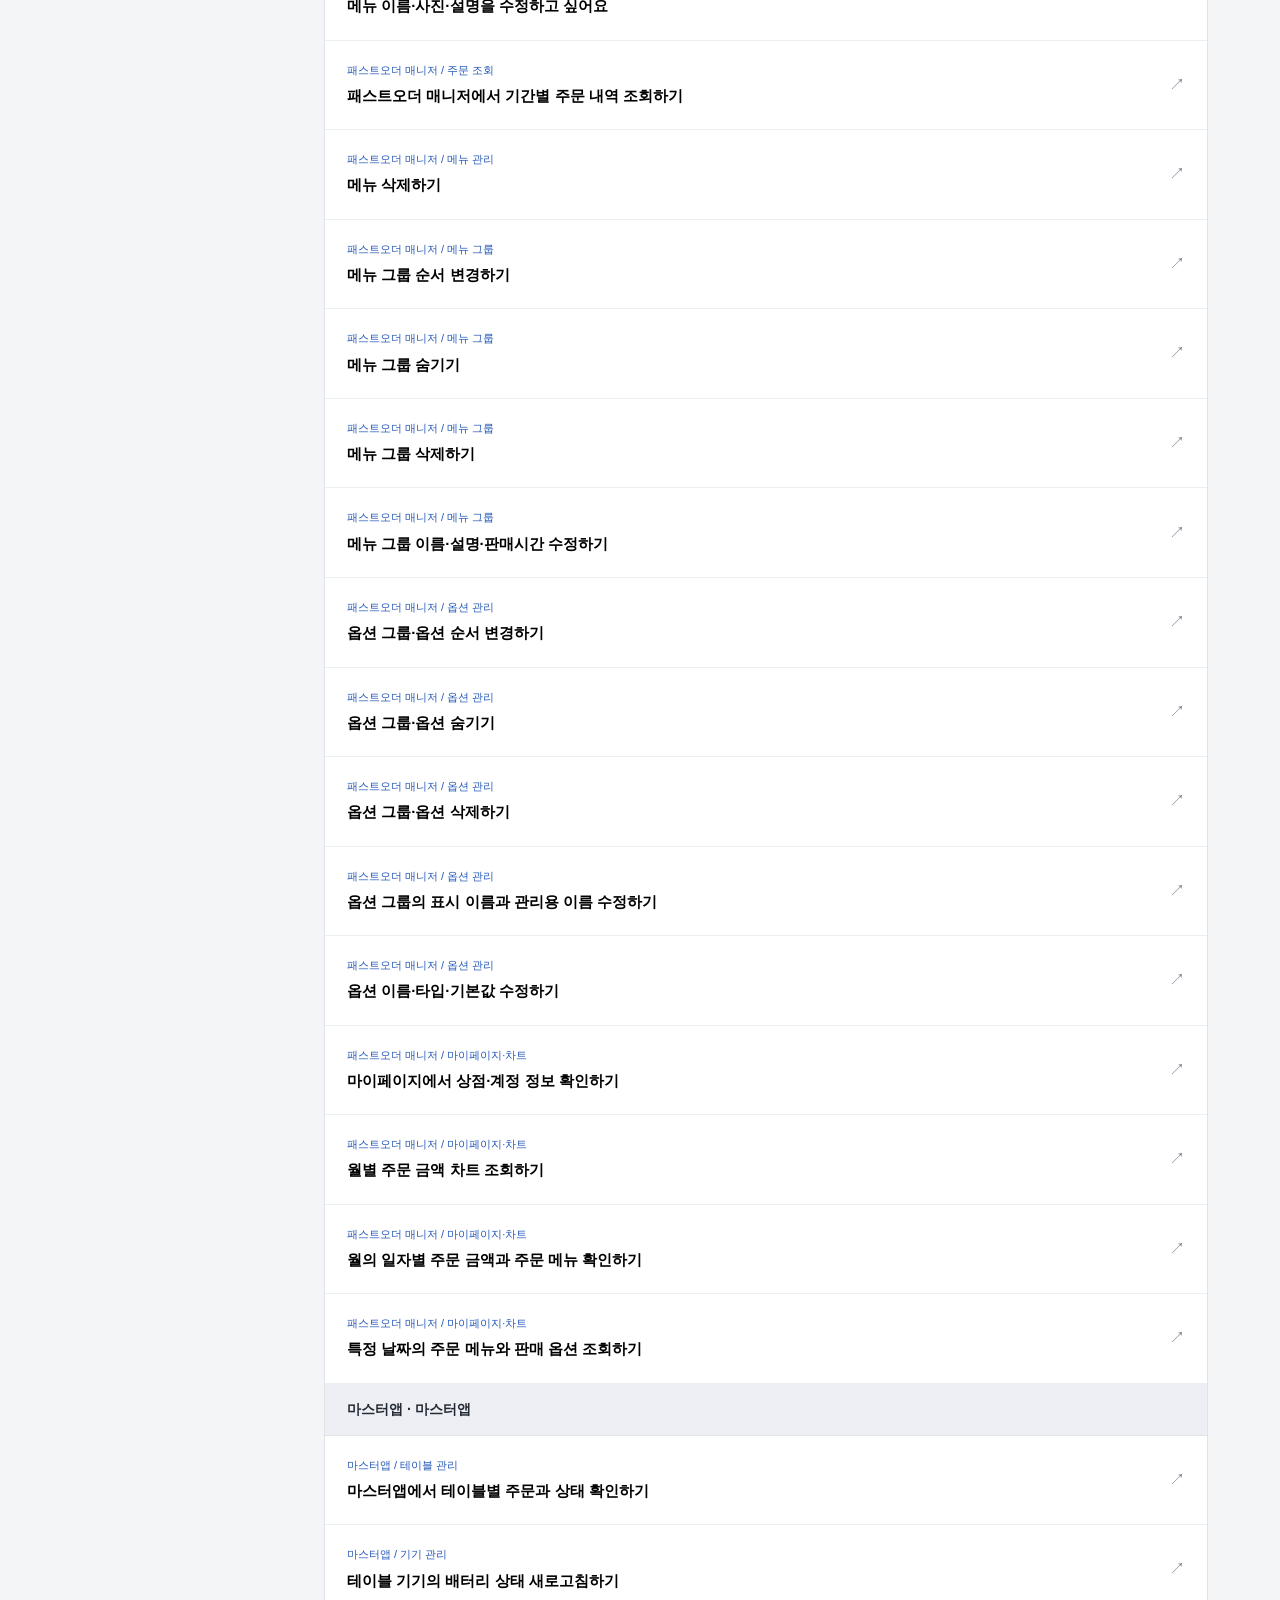
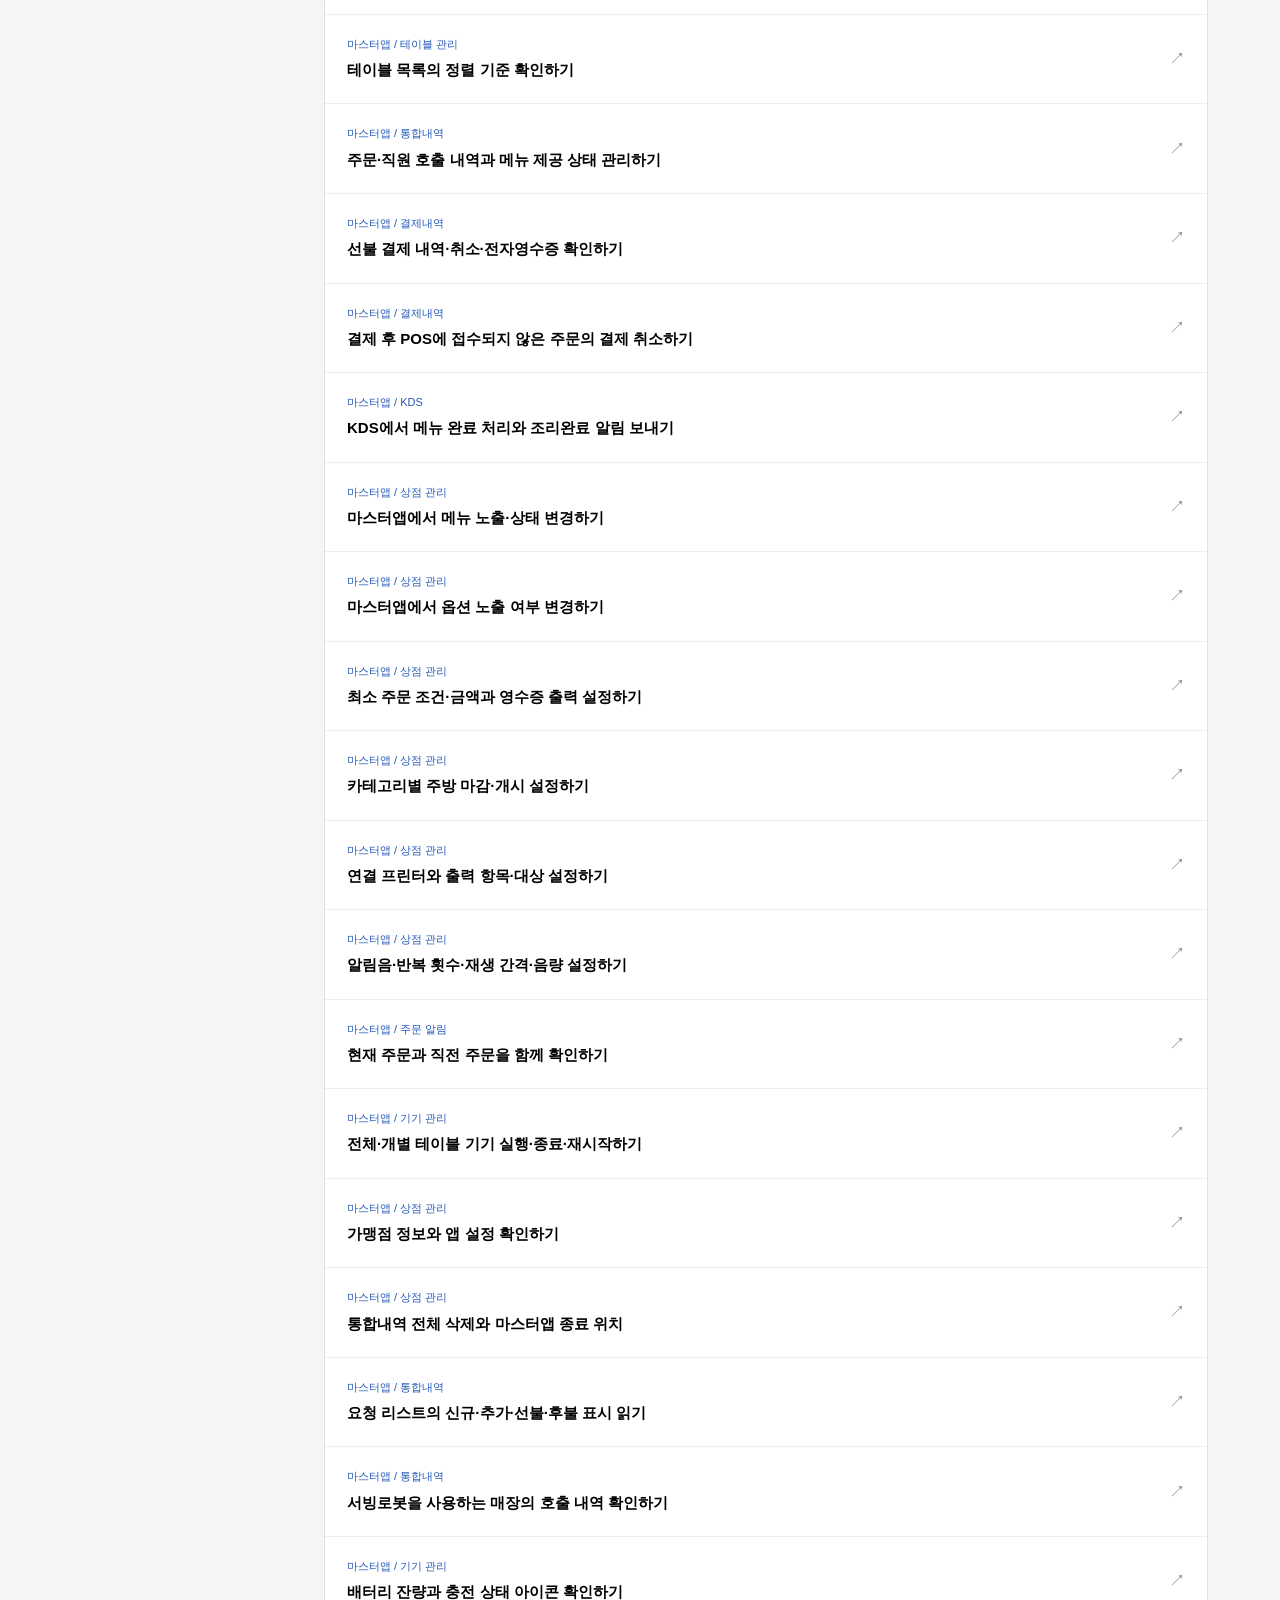
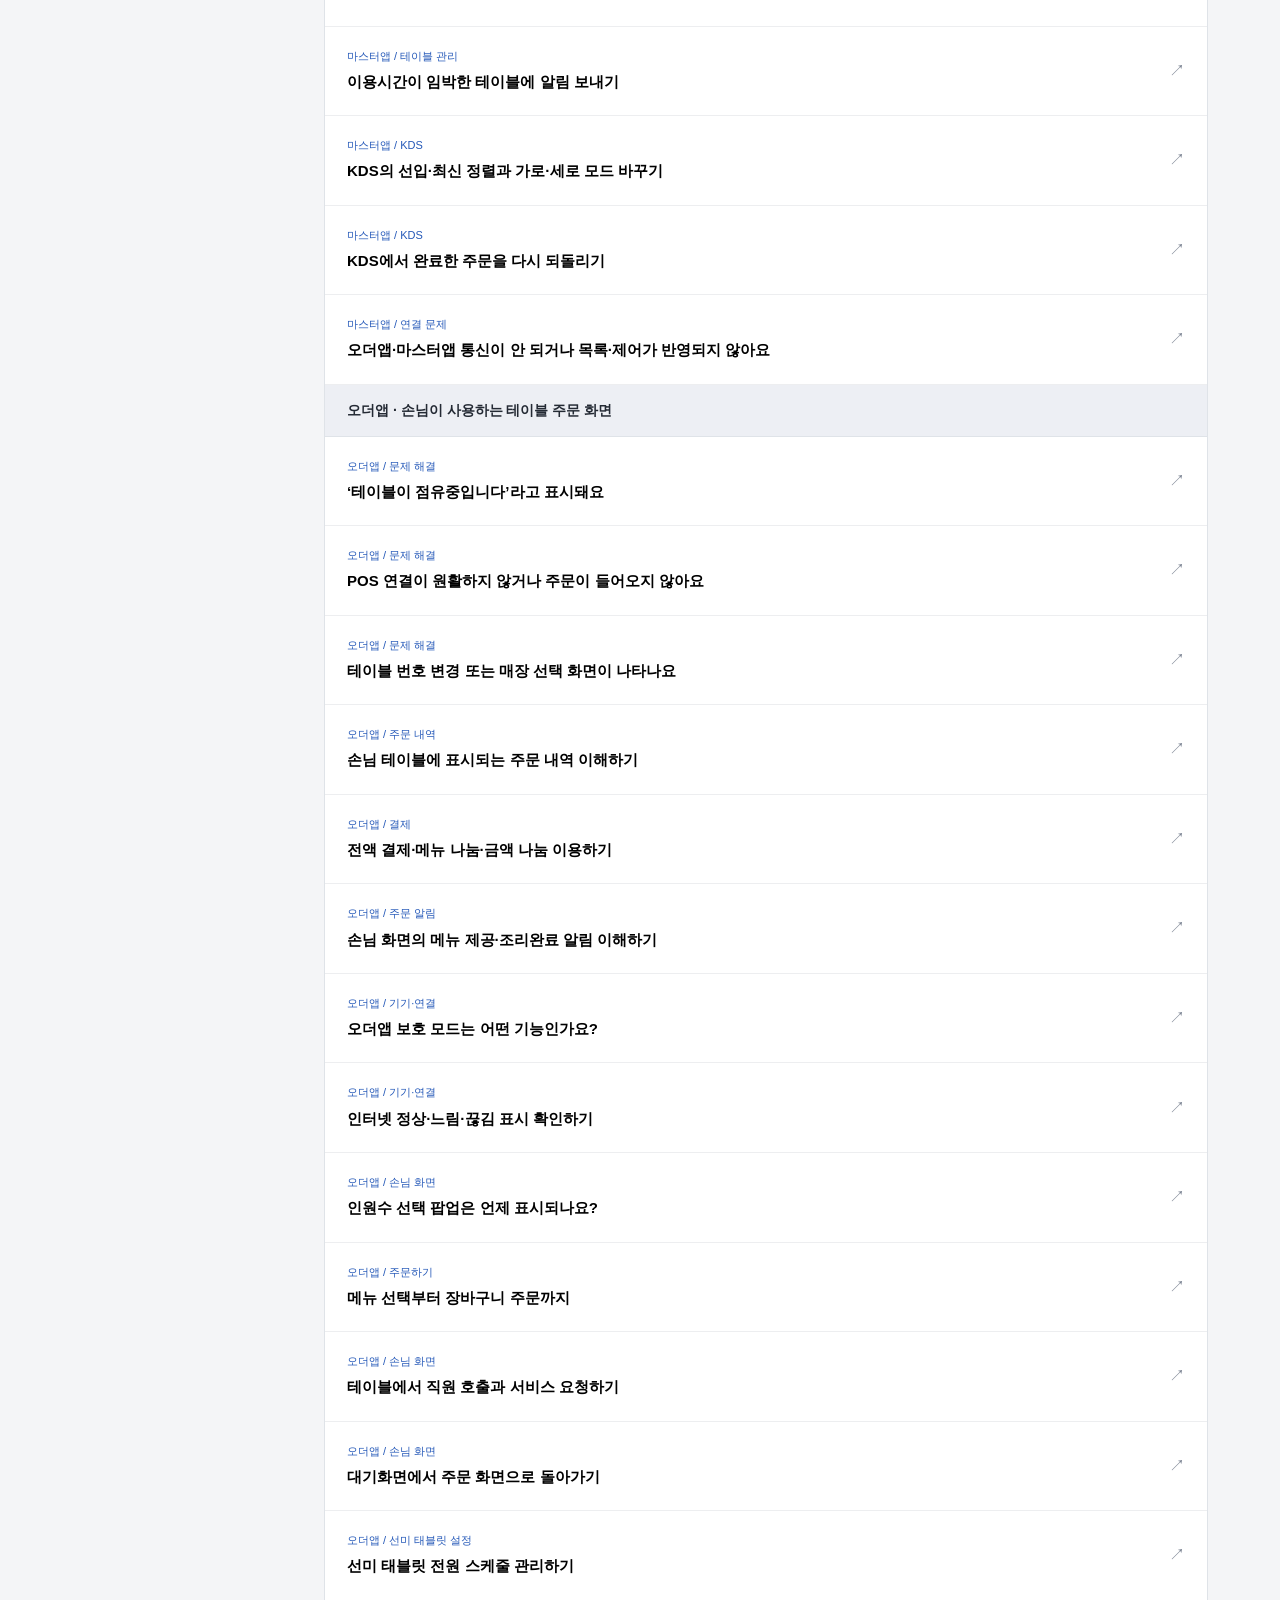
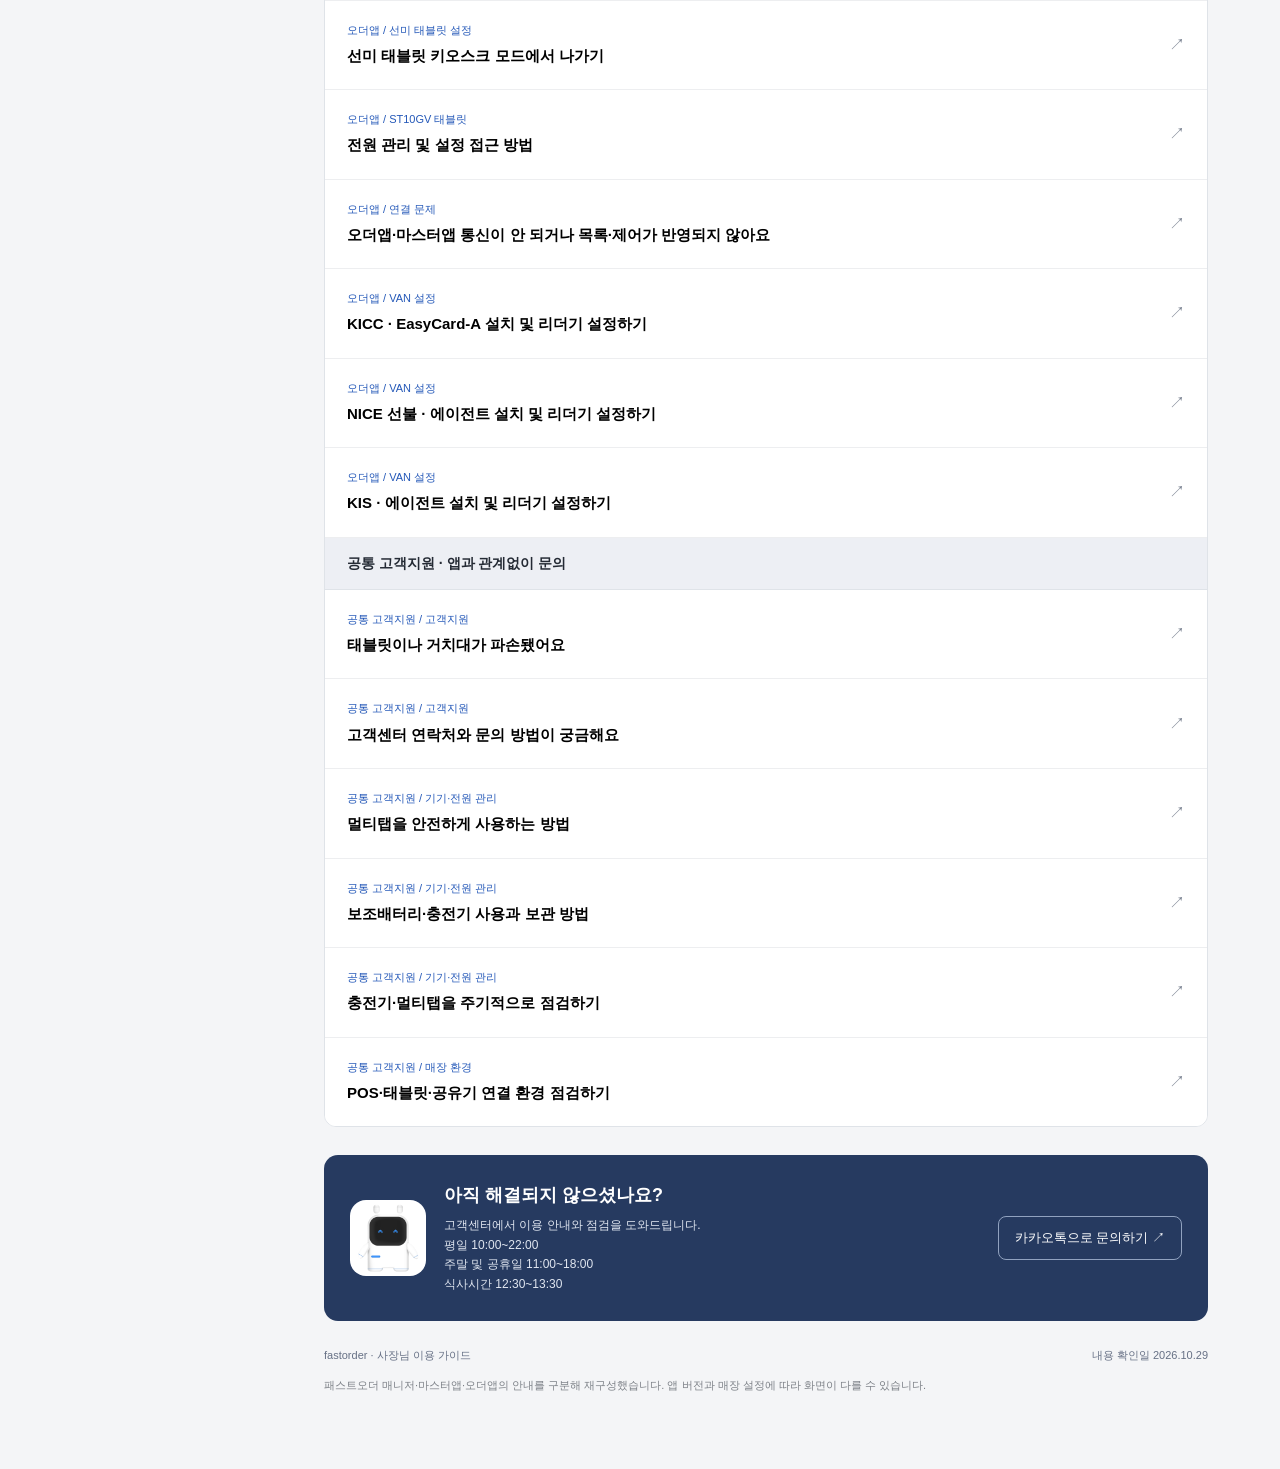
==== commit 5ee76426: "Consolidate NICE and publish approved KIS setup guide" ====
--- a/index.html
+++ b/index.html
@@ -61,7 +61,7 @@
 const scope=guides.filter(g=>!g.hidden&&(selectedApp==='all'||g.app===selectedApp)),cats=['전체',...new Set(scope.map(g=>g.category))],filters=document.querySelector('#filters');filters.replaceChildren();cats.forEach(c=>{const b=document.createElement('button');b.textContent=c;b.classList.toggle('active',c===selected);b.setAttribute('aria-pressed',String(c===selected));b.onclick=()=>{selected=c;render()};filters.append(b)});
 const filtered=scope.filter(g=>(selected==='전체'||g.category===selected)&&[apps[g.app].name,apps[g.app].official,g.title,g.keywords,g.intro,...g.steps,g.tip||''].join(' ').toLowerCase().includes(q));document.querySelector('#count').textContent=filtered.length+'개의 안내';results.replaceChildren();if(!filtered.length){const p=document.createElement('p');p.className='empty';p.textContent='선택한 앱에 일치하는 안내가 없습니다. 다른 검색어나 ‘모든 앱에서 검색’을 이용해 주세요.';results.append(p)}
 Object.keys(apps).forEach(app=>{const group=filtered.filter(g=>g.app===app);if(!group.length)return;if(selectedApp==='all'){const h=document.createElement('h3');h.className='groupheading';h.textContent=apps[app].name+' · '+apps[app].official;results.append(h)}group.forEach(g=>{const b=document.createElement('button');b.className='row';b.innerHTML='<span><span class="category">'+apps[g.app].name+' / '+escapeHTML(g.category)+'</span><strong>'+escapeHTML(g.title)+'</strong></span><span class="arrow" aria-hidden="true">↗</span>';b.onclick=()=>openGuide(g.id);results.append(b)})})}
-function openGuide(id){const g=guides.find(g=>g.id===id&&!g.hidden);if(!g)return;const a=apps[g.app];selectedApp=g.app;selected='전체';render();document.querySelector('#article-category').textContent=a.name+' / '+g.category;document.querySelector('#article').innerHTML='<h2 id="article-title">'+escapeHTML(g.title)+'</h2><div class="device"><strong>사용하는 앱: '+a.name+'</strong><br>'+a.official+'<br>'+a.device+'</div><p>'+escapeHTML(g.intro)+'</p><ol>'+g.steps.map((s,i)=>'<li><span class="stepdevice">'+escapeHTML(g.devices?g.devices[i]:a.name)+'</span>'+escapeHTML(s)+mediaHTML(g,i+1)+'</li>').join('')+'</ol>'+(g.tip?'<div class="tip">'+escapeHTML(g.tip)+'</div>':'')+'<p><a href="tel:15332643">전화 문의 1533-2643</a> · <a href="https://pf.kakao.com/_xoxjJxexj" target="_blank" rel="noopener noreferrer">카카오톡으로 문의하기 ↗</a><br>고객센터 운영시간: 평일 10:00~22:00 · 주말 및 공휴일 11:00~18:00<br>식사시간 12:30~13:30</p>';document.querySelectorAll('[data-gif]').forEach(b=>b.onclick=()=>{const playing=b.getAttribute('aria-pressed')==='true';document.getElementById(b.dataset.image).src=assetURL(playing?b.dataset.poster:b.dataset.gif);b.setAttribute('aria-pressed',String(!playing));b.textContent=playing?'▶ GIF 시연 재생':'Ⅱ GIF 시연 멈추기'});dialog.showModal();dialog.scrollTop=0;history.replaceState(null,'','#guide-'+id)}
+function openGuide(id){id=({'van-nice-hardware':'van-nice-setup','van-nice-check':'van-nice-setup','van-kis-install':'van-kis-setup','van-kis-reinstall':'van-kis-setup'})[id]||id;const g=guides.find(g=>g.id===id&&!g.hidden);if(!g)return;const a=apps[g.app];selectedApp=g.app;selected='전체';render();document.querySelector('#article-category').textContent=a.name+' / '+g.category;document.querySelector('#article').innerHTML='<h2 id="article-title">'+escapeHTML(g.title)+'</h2><div class="device"><strong>사용하는 앱: '+a.name+'</strong><br>'+a.official+'<br>'+a.device+'</div><p>'+escapeHTML(g.intro)+'</p><ol>'+g.steps.map((s,i)=>'<li><span class="stepdevice">'+escapeHTML(g.devices?g.devices[i]:a.name)+'</span>'+escapeHTML(s)+mediaHTML(g,i+1)+'</li>').join('')+'</ol>'+(g.tip?'<div class="tip">'+escapeHTML(g.tip)+'</div>':'')+'<p><a href="tel:15332643">전화 문의 1533-2643</a> · <a href="https://pf.kakao.com/_xoxjJxexj" target="_blank" rel="noopener noreferrer">카카오톡으로 문의하기 ↗</a><br>고객센터 운영시간: 평일 10:00~22:00 · 주말 및 공휴일 11:00~18:00<br>식사시간 12:30~13:30</p>';document.querySelectorAll('[data-gif]').forEach(b=>b.onclick=()=>{const playing=b.getAttribute('aria-pressed')==='true';document.getElementById(b.dataset.image).src=assetURL(playing?b.dataset.poster:b.dataset.gif);b.setAttribute('aria-pressed',String(!playing));b.textContent=playing?'▶ GIF 시연 재생':'Ⅱ GIF 시연 멈추기'});dialog.showModal();dialog.scrollTop=0;history.replaceState(null,'','#guide-'+id)}
 search.addEventListener('input',render);document.querySelector('#clear').onclick=()=>{search.value='';render();search.focus()};document.querySelectorAll('[data-query]').forEach(b=>b.onclick=()=>{selectedApp=b.dataset.query==='연결'?'order':'owner';selected='전체';search.value=b.dataset.query;render();search.focus()});document.querySelector('.close').onclick=()=>dialog.close();dialog.addEventListener('click',e=>{if(e.target===dialog){const r=dialog.getBoundingClientRect();if(e.clientX<r.left||e.clientX>r.right||e.clientY<r.top||e.clientY>r.bottom)dialog.close()}});dialog.addEventListener('close',()=>history.replaceState(null,'',location.pathname+location.search));render();if(location.hash.startsWith('#guide-'))openGuide(location.hash.slice(7));
 
 })().catch(()=>{document.querySelector('#results').textContent='안내를 불러오지 못했습니다. 페이지를 새로고침해 주세요.'});
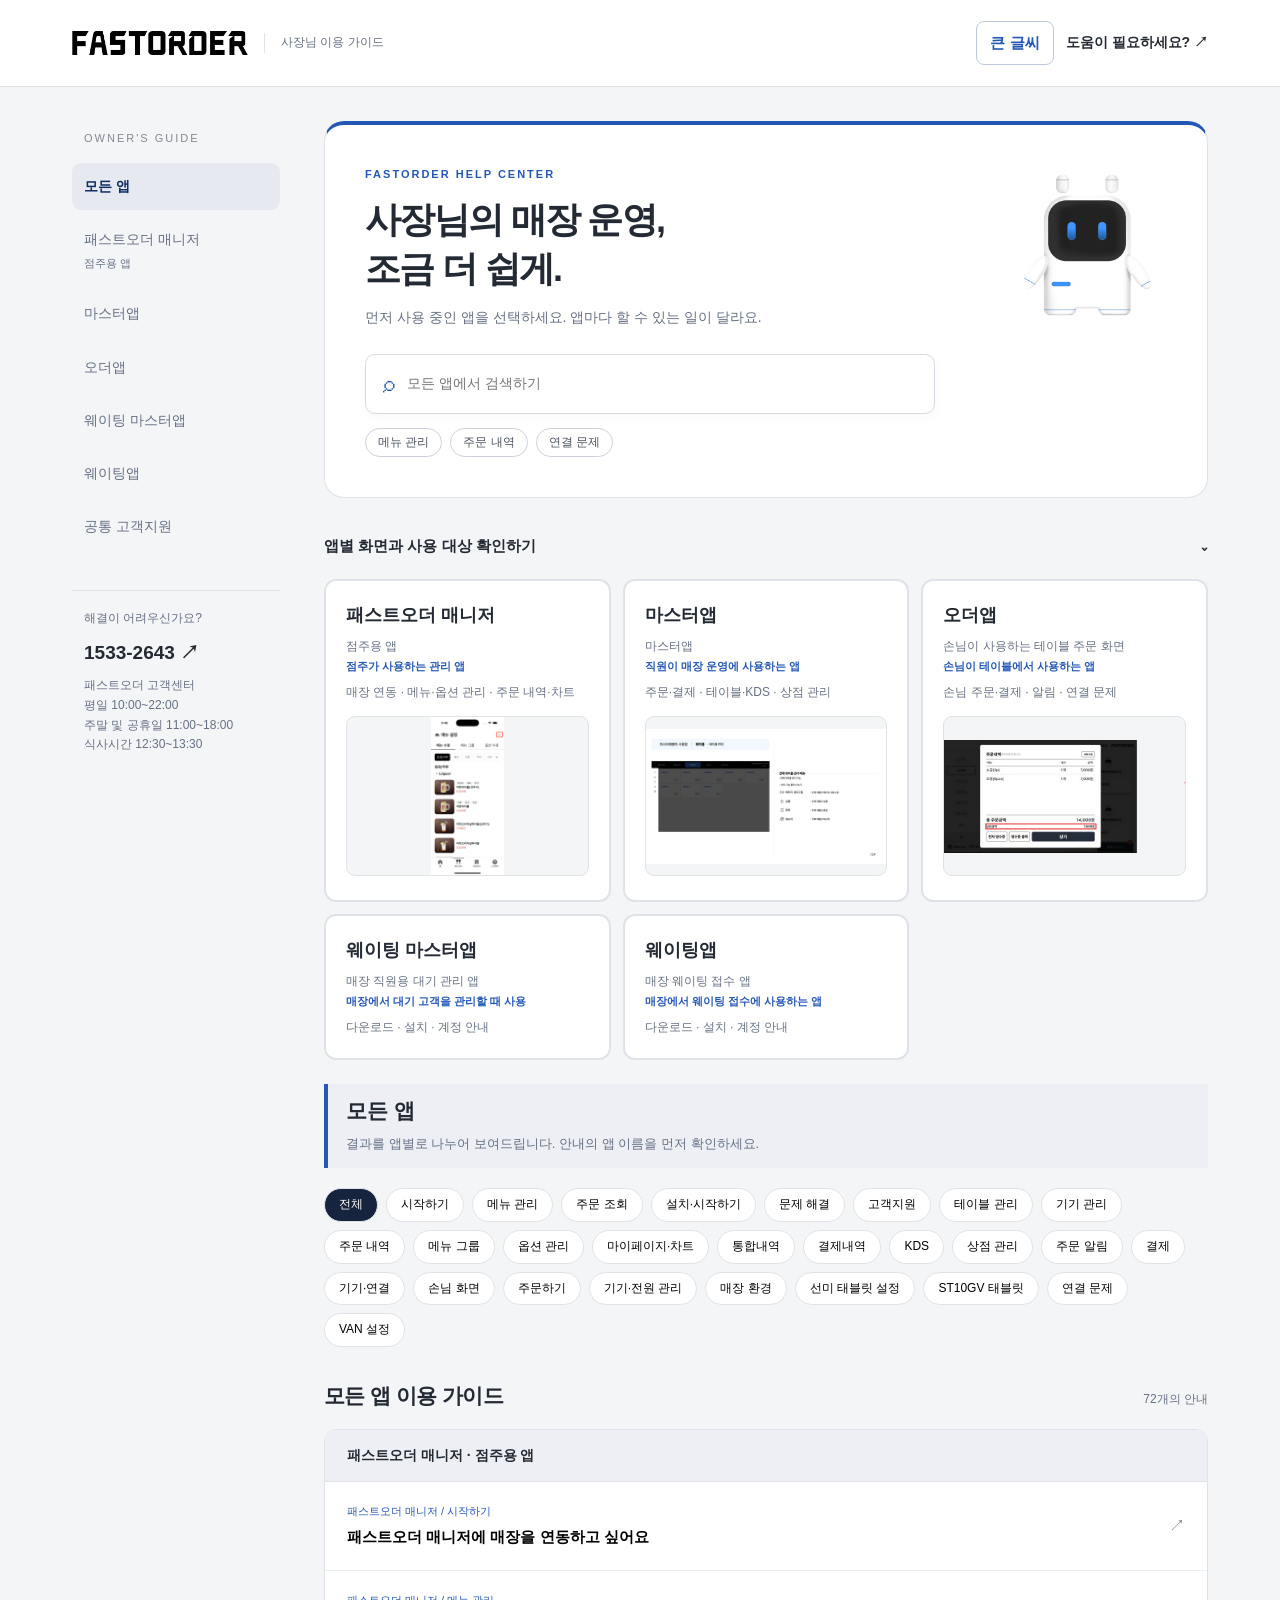
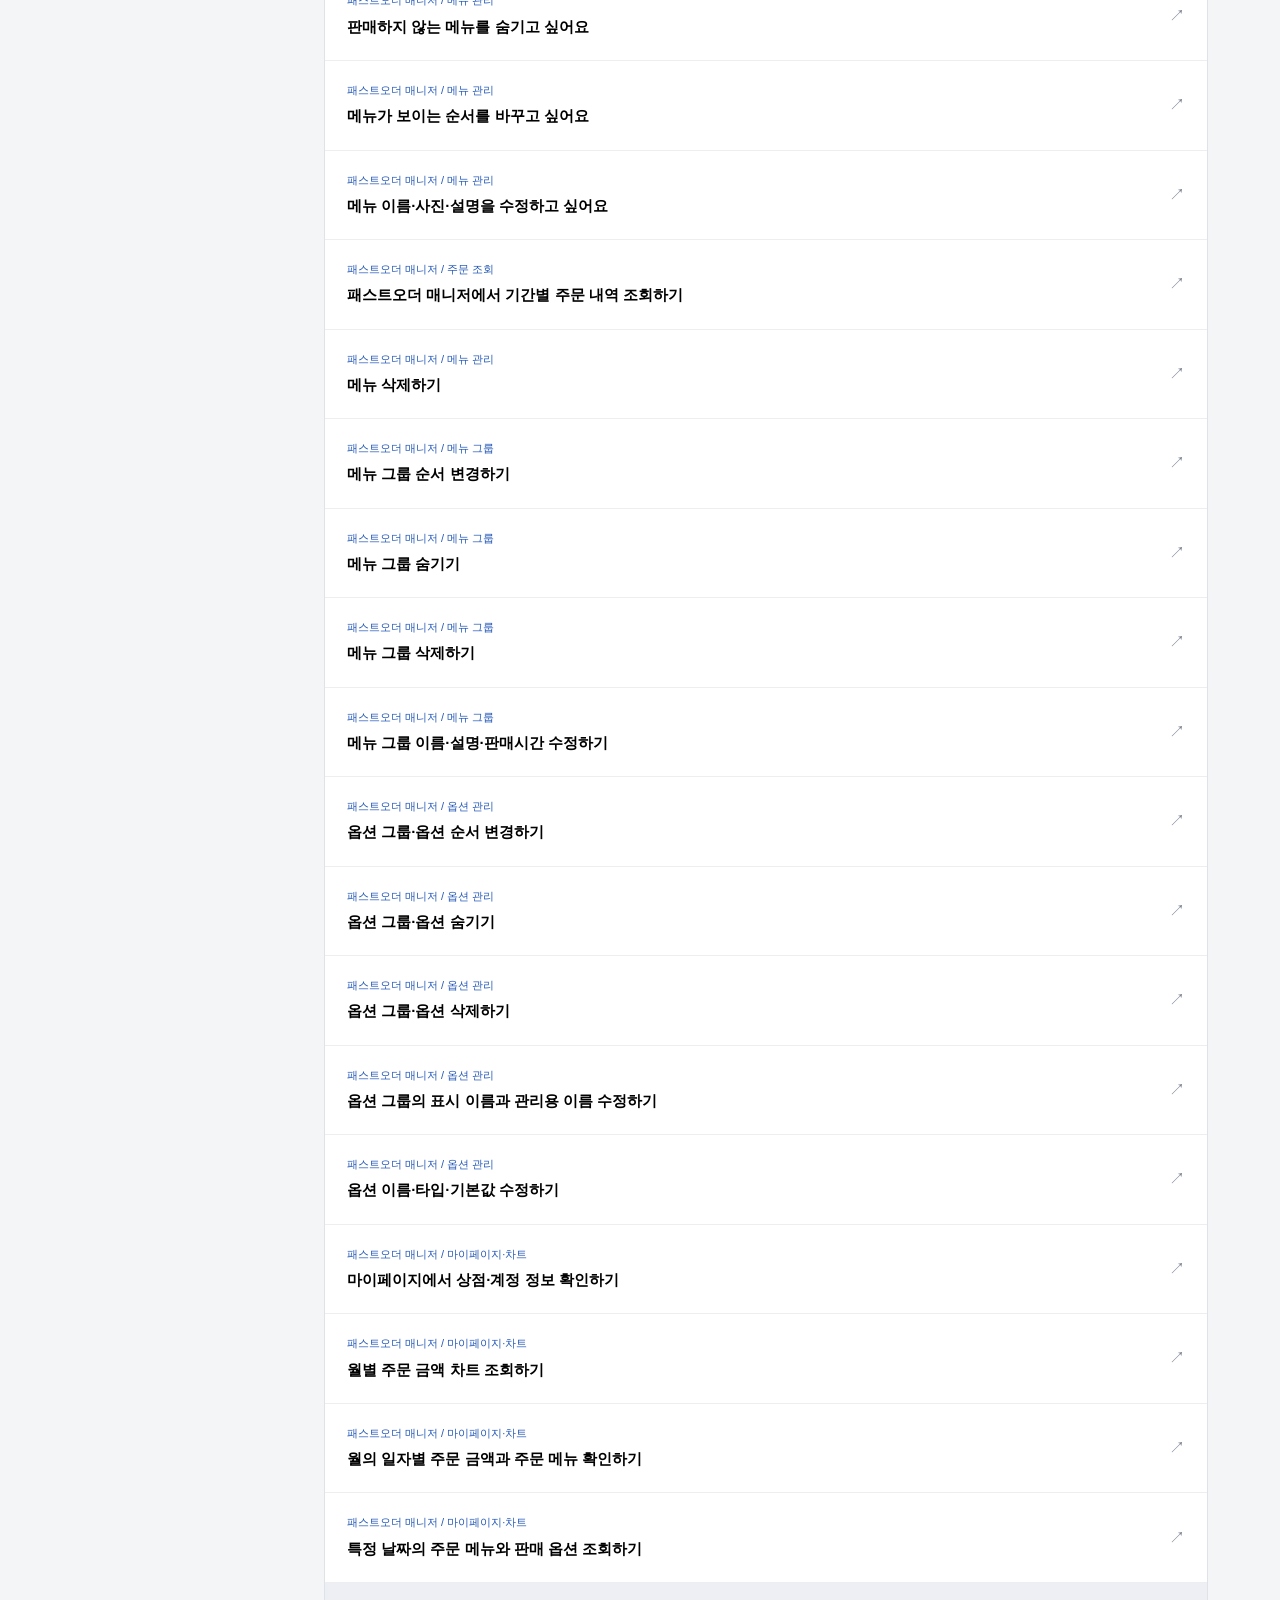
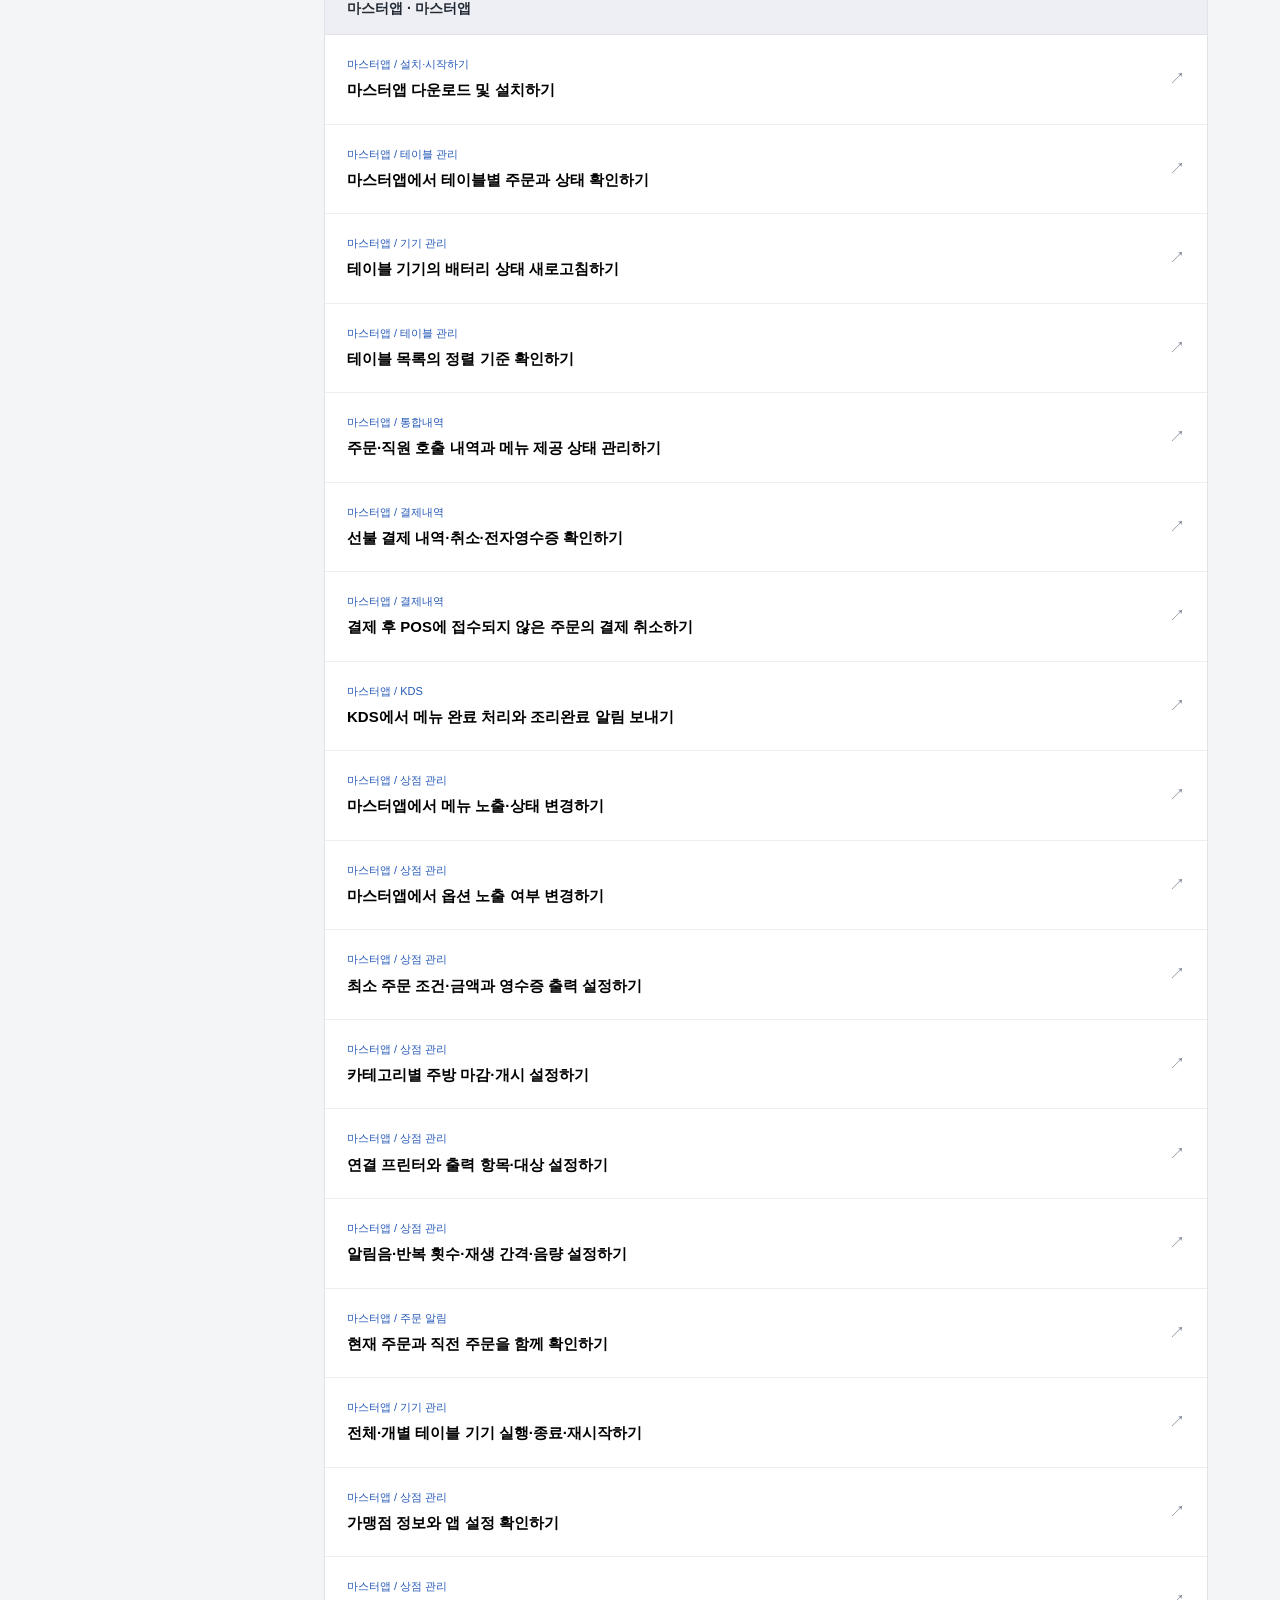
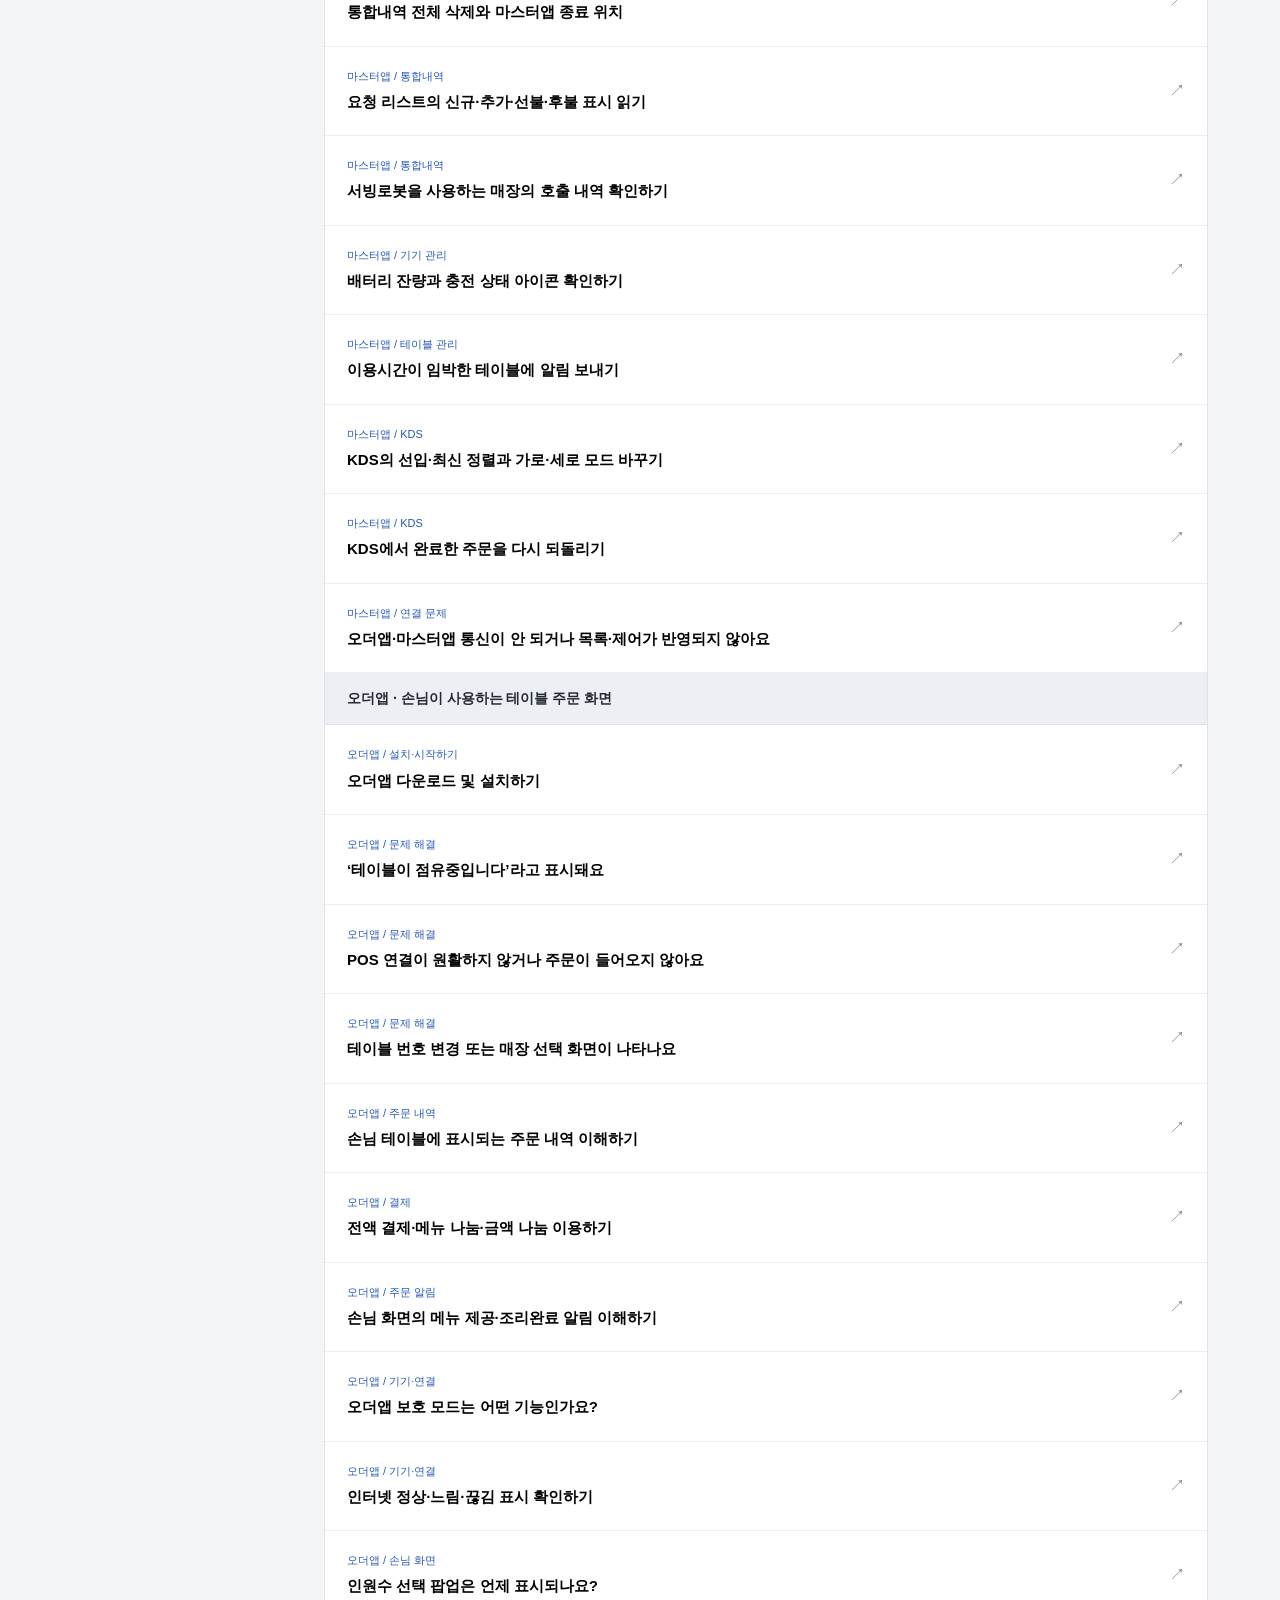
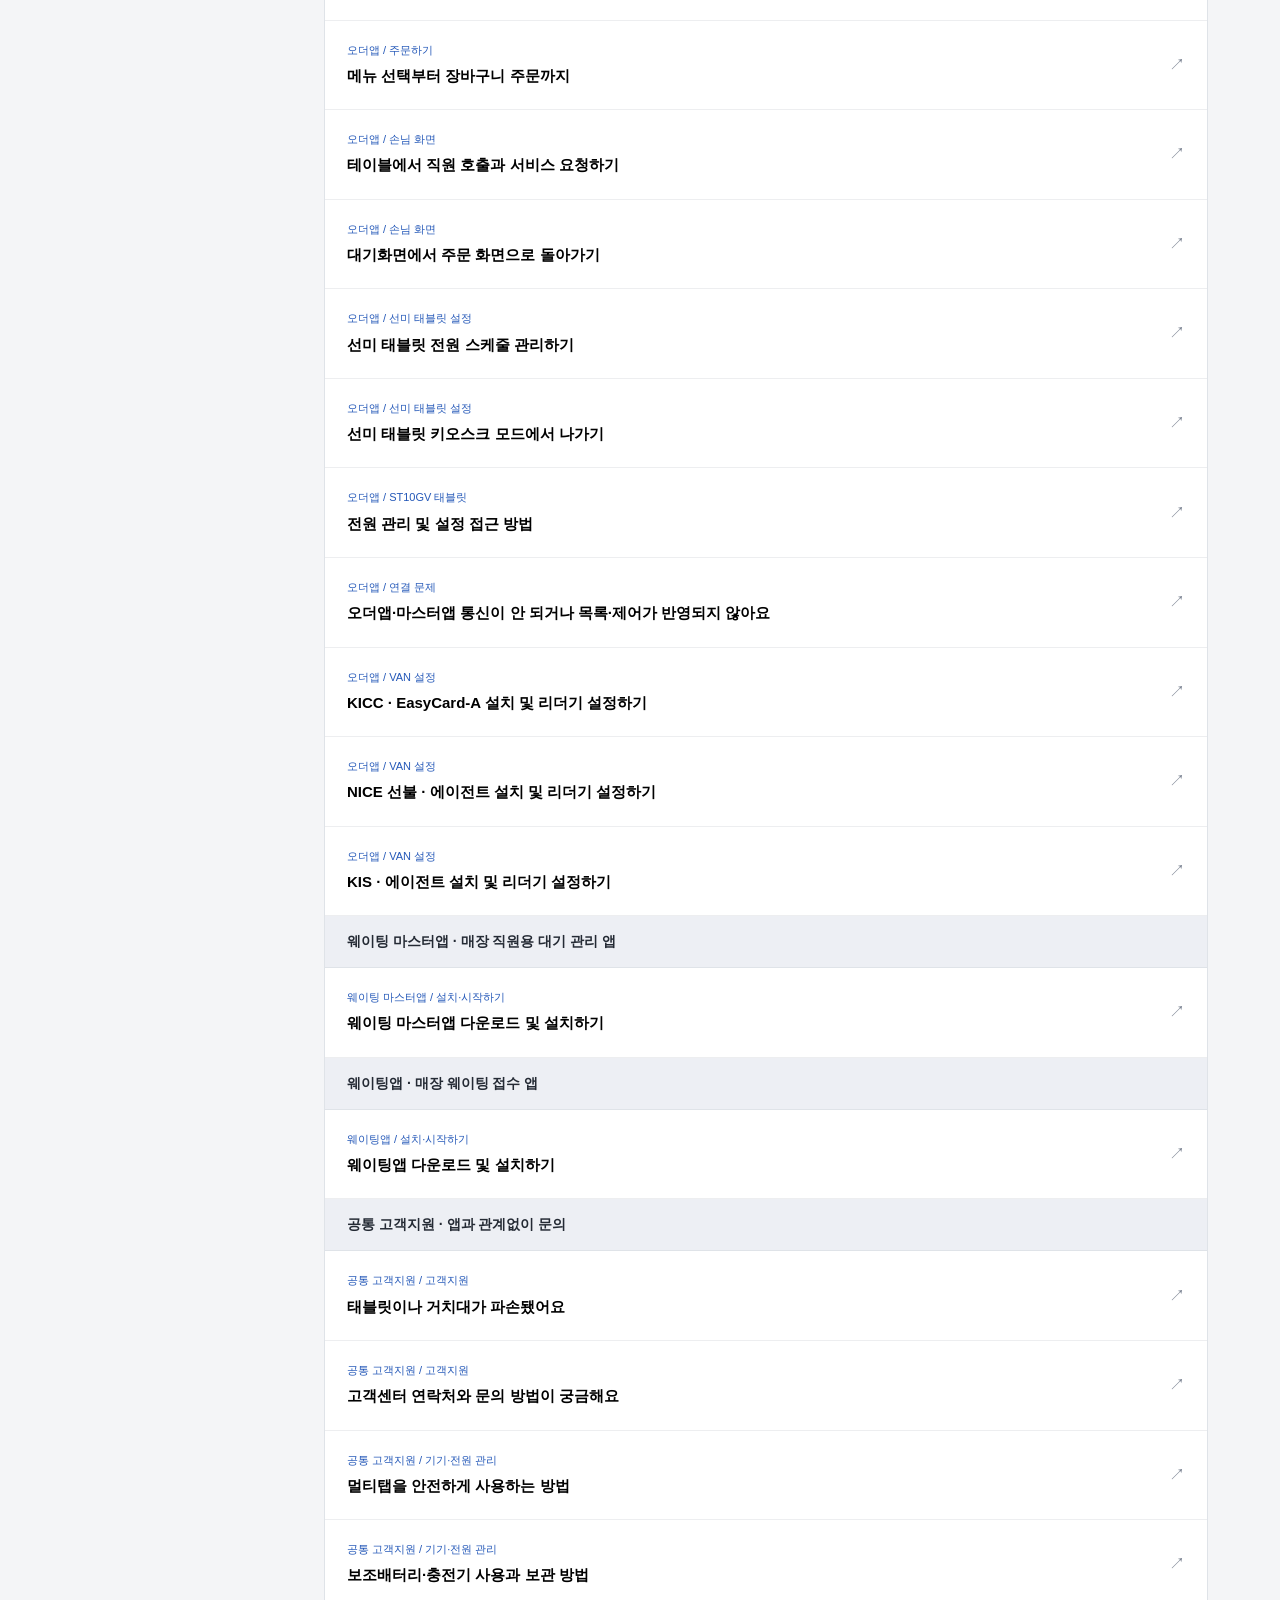
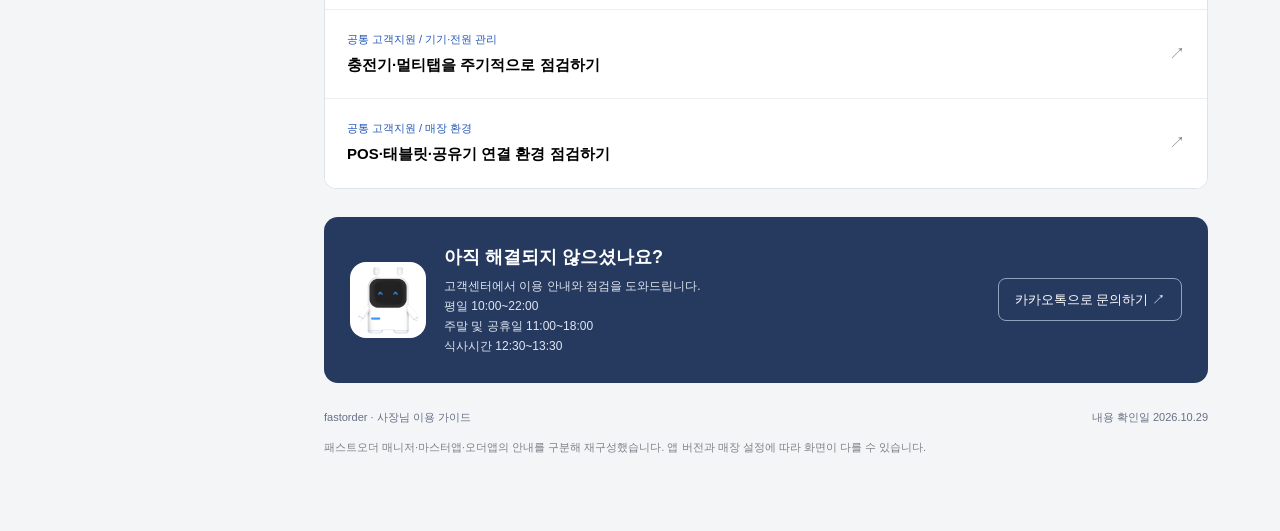
==== commit 5978a149: "Add waiting apps installation and support account guidance" ====
--- a/index.html
+++ b/index.html
@@ -43,7 +43,7 @@
 <footer><span>fastorder · 사장님 이용 가이드</span><span>내용 확인일 2026.10.29</span></footer><p class="note">패스트오더 매니저·마스터앱·오더앱의 안내를 구분해 재구성했습니다. 앱 버전과 매장 설정에 따라 화면이 다를 수 있습니다.</p>
 </main></div>
 <dialog id="detail" aria-labelledby="article-title"><div class="dialogtop"><span id="article-category"></span><button type="button" class="text-size-toggle" data-text-size aria-pressed="false">큰 글씨</button><button class="close" aria-label="안내 닫기">×</button></div><article class="article" id="article"></article></dialog>
-<script src="large-text.js?v=1"></script><script src="content-default.js?v=step-media-2"></script><script src="content-schema.js?v=step-media-2"></script><script>
+<script src="large-text.js?v=1"></script><script src="content-default.js?v=waiting-1"></script><script src="content-schema.js?v=waiting-1"></script><script>
 (async()=>{
 let content=window.GUIDE_DEFAULT;try{const response=await fetch('content.json',{cache:'no-store'});if(response.ok){const candidate=await response.json();validateContent(candidate);content=candidate}}catch(error){console.info('기본 안내를 표시합니다.')}
 const {guides,media,apps,appShots}=content;
@@ -54,7 +54,7 @@
 const nav=document.querySelector('#nav'),search=document.querySelector('#search'),results=document.querySelector('#results'),dialog=document.querySelector('#detail');
 const escapeHTML=s=>s.replace(/[&<>"']/g,c=>({'&':'&amp;','<':'&lt;','>':'&gt;','"':'&quot;',"'":'&#39;'}[c]));
 function selectApp(id){selectedApp=id;selected='전체';search.value='';render()}
-Object.entries(apps).forEach(([id,a])=>{const b=document.createElement('button');b.innerHTML=id==='owner'?a.name+'<small style="display:block;font-size:11px;margin-top:3px">점주용 앱</small>':a.name;b.dataset.app=id;b.onclick=()=>selectApp(id);nav.append(b);if(id==='common')return;const card=document.createElement('button');card.className='appcard';card.dataset.app=id;card.innerHTML='<strong>'+a.name+'</strong><span>'+a.official+'</span><span class="who">'+a.who+'</span><span>'+a.desc+'</span><img class="appshot" src="assets/'+appShots[id]+'" alt="'+a.name+' 실제 화면 예시" loading="lazy">';card.onclick=()=>selectApp(id);document.querySelector('#appcards').append(card)});
+Object.entries(apps).forEach(([id,a])=>{const b=document.createElement('button');b.innerHTML=id==='owner'?a.name+'<small style="display:block;font-size:11px;margin-top:3px">점주용 앱</small>':a.name;b.dataset.app=id;b.onclick=()=>selectApp(id);nav.append(b);if(id==='common')return;const card=document.createElement('button');card.className='appcard';card.dataset.app=id;card.innerHTML='<strong>'+a.name+'</strong><span>'+a.official+'</span><span class="who">'+a.who+'</span><span>'+a.desc+'</span>'+(appShots[id]?'<img class="appshot" src="assets/'+appShots[id]+'" alt="'+a.name+' 실제 화면 예시" loading="lazy">':'');card.onclick=()=>selectApp(id);document.querySelector('#appcards').append(card)});
 const mobileApp=document.querySelector('#mobile-app');[['all','모든 앱'],...Object.entries(apps).map(([id,a])=>[id,a.name])].forEach(([id,label])=>{const option=document.createElement('option');option.value=id;option.textContent=label;mobileApp.append(option)});mobileApp.onchange=()=>selectApp(mobileApp.value);const mobileLayout=matchMedia('(max-width:850px)');function fitChooser(){document.querySelector('#app-chooser').open=!mobileLayout.matches}fitChooser();mobileLayout.addEventListener('change',fitChooser);
 const all=document.createElement('button');all.textContent='모든 앱';all.dataset.app='all';all.onclick=()=>selectApp('all');nav.prepend(all);
 function render(){document.querySelector('#mobile-app').value=selectedApp;const q=search.value.trim().toLowerCase(),a=apps[selectedApp];document.querySelectorAll('[data-app]').forEach(b=>{b.classList.toggle('active',b.dataset.app===selectedApp);b.setAttribute('aria-pressed',String(b.dataset.app===selectedApp))});document.querySelector('#appcontext').innerHTML=a?'<h2>'+a.name+' <small style="font-size:12px;font-weight:400">'+a.official+'</small></h2><p>'+a.device+'</p>':'<h2>모든 앱</h2><p>결과를 앱별로 나누어 보여드립니다. 안내의 앱 이름을 먼저 확인하세요.</p>';search.placeholder=a?a.name+'에서 검색하기':'모든 앱에서 검색하기';document.querySelector('#listtitle').textContent=(a?a.name:'모든 앱')+(q?' 검색 결과':' 이용 가이드');document.querySelector('#clear').hidden=!q;
